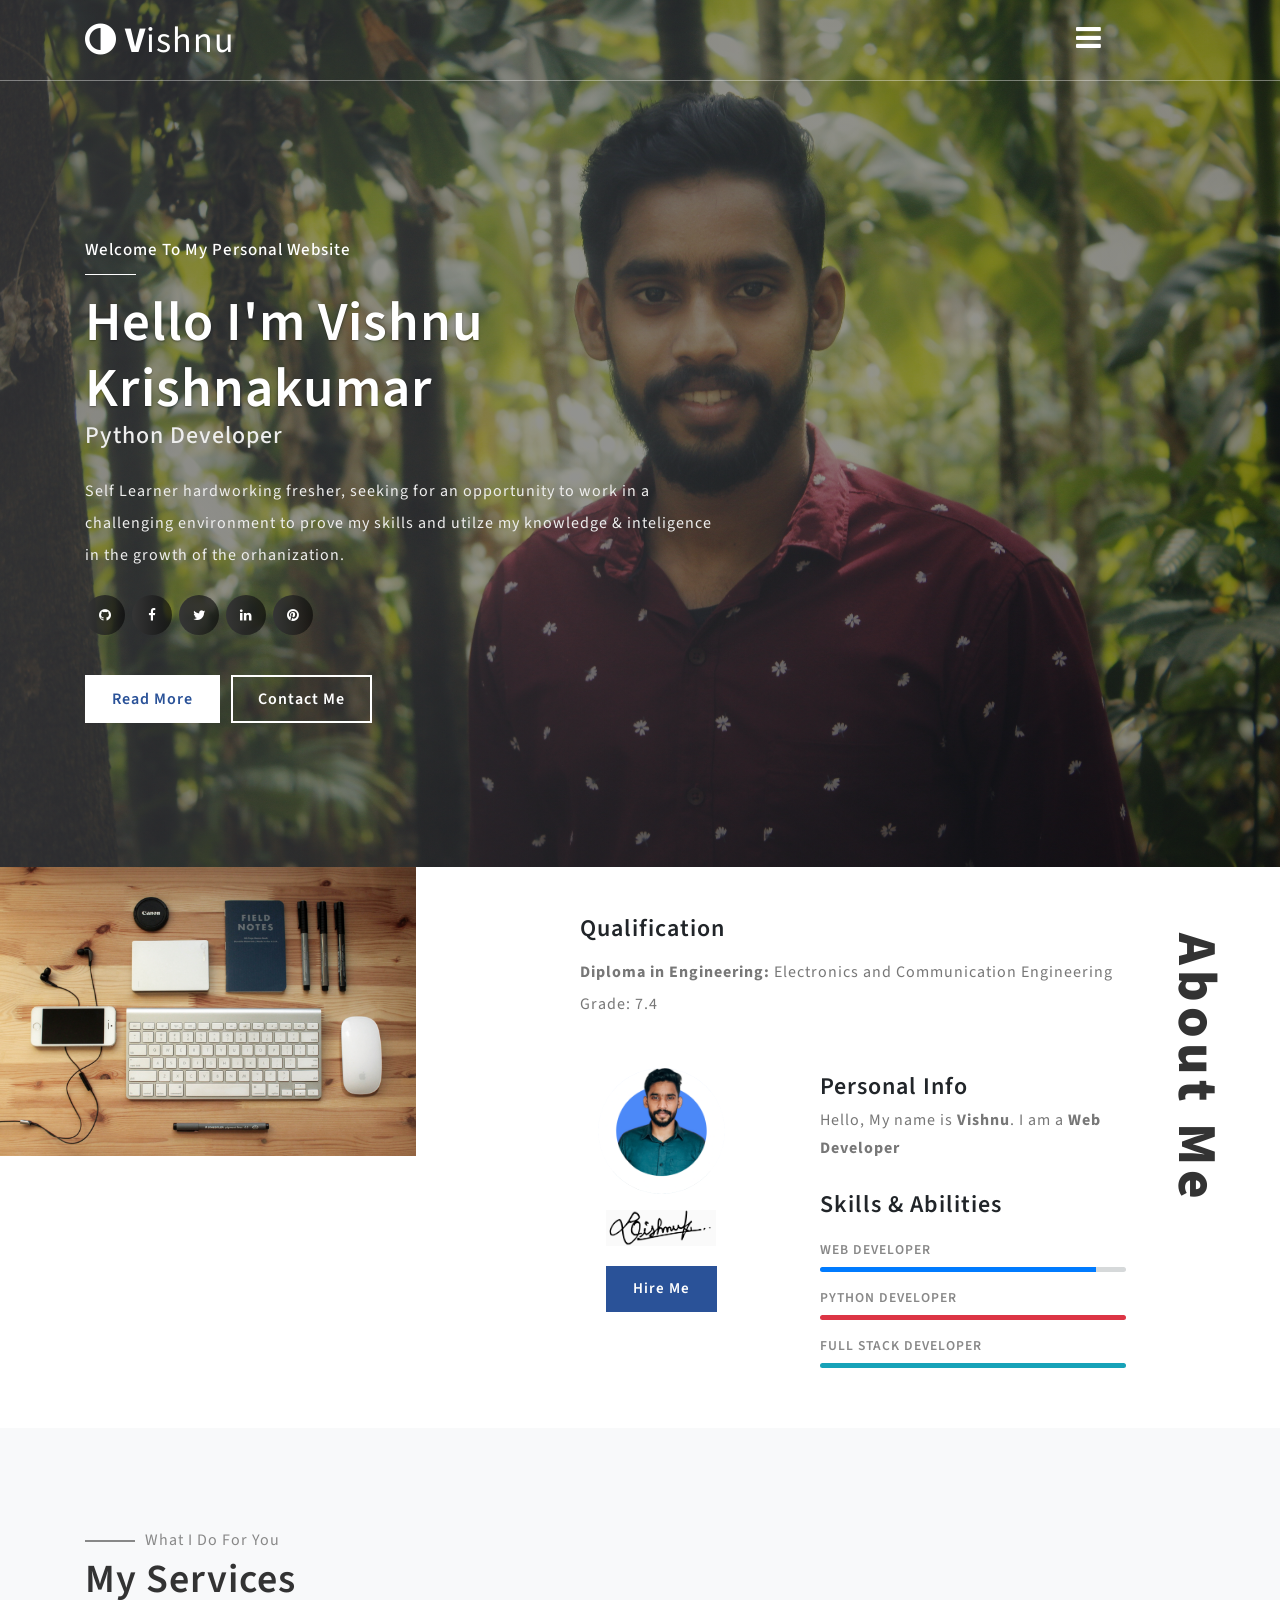
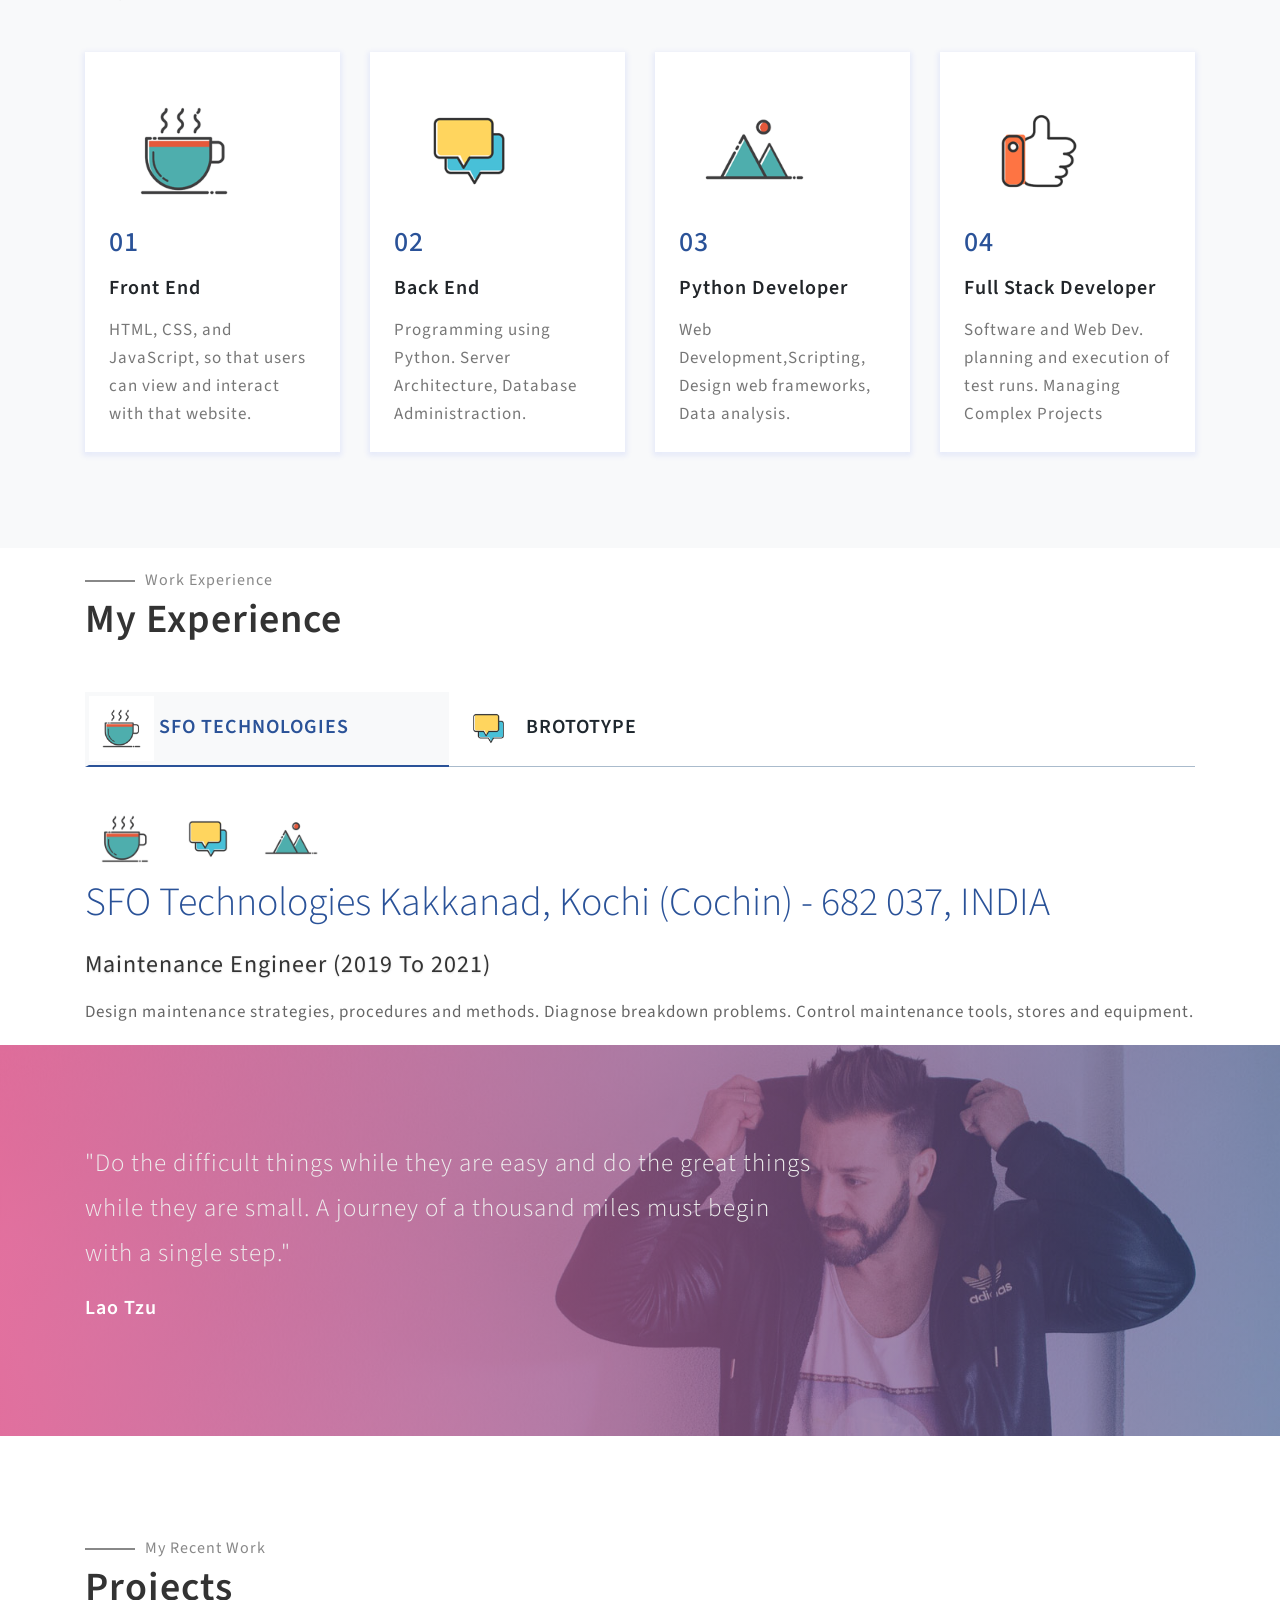
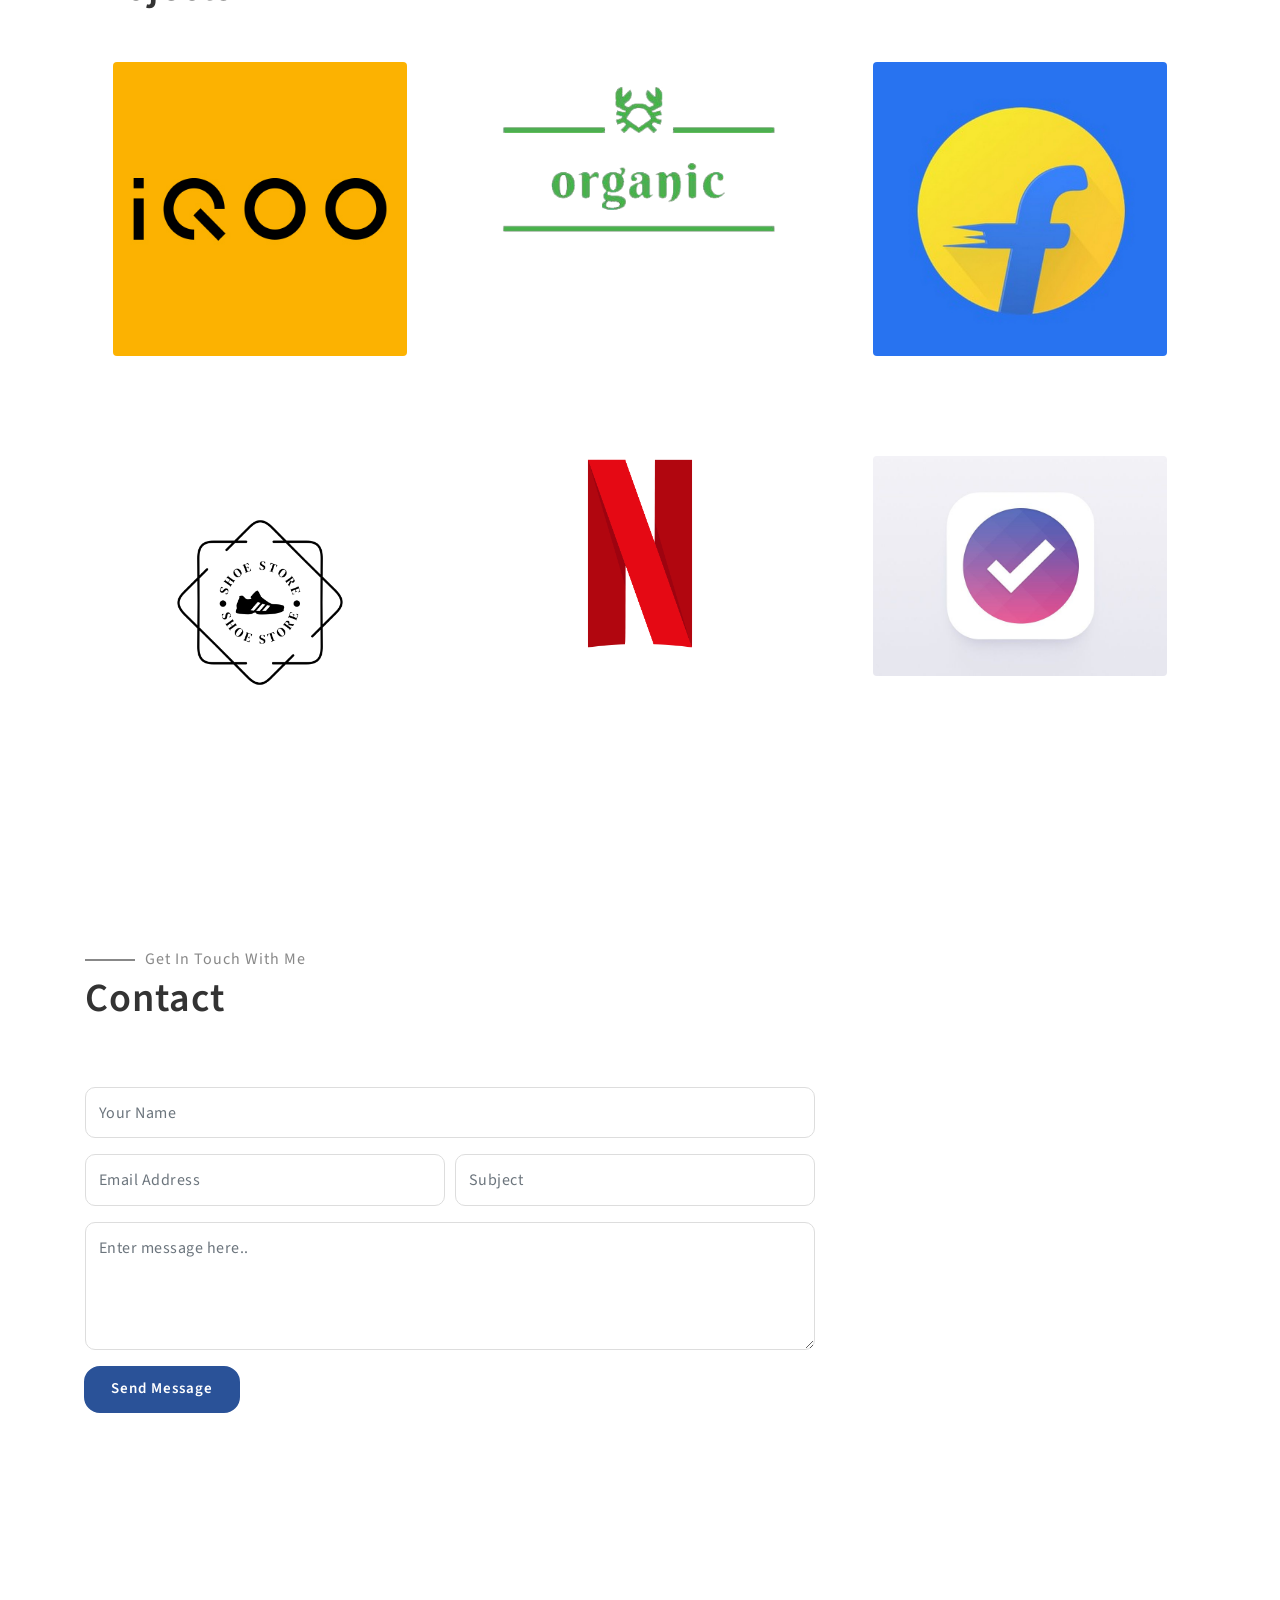
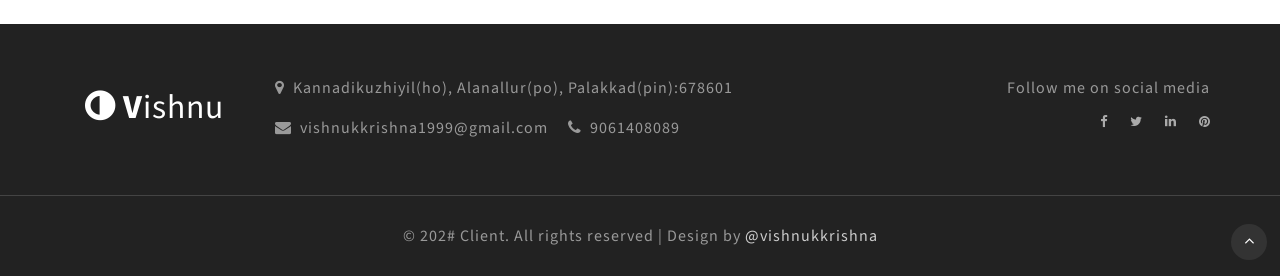
==== index.html @ 96fee119 "some changes" ====
<!DOCTYPE html>
<html lang="en">
  <head>
    <title>Personal Website</title>
    <link rel="icon" href="Images/logo-black.png" />
    <!-- For-Mobile-Apps -->
    <meta name="viewport" content="width=device-width, initial-scale=1" />
    <meta http-equiv="Content-Type" content="text/html; charset=utf-8" />
    <meta
      name="keywords"
      content="Client Responsive web template, Bootstrap Web Templates, Flat Web Templates, Android Compatible web template, 
Smartphone Compatible web template, free webdesigns for Nokia, Samsung, LG, SonyEricsson, Motorola web design"
    />
    <link
      rel="stylesheet"
      href="https://cdnjs.cloudflare.com/ajax/libs/font-awesome/4.7.0/css/font-awesome.min.css"
    />

    <script>
      addEventListener(
        "load",
        function () {
          setTimeout(hideURLbar, 0);
        },
        false
      );

      function hideURLbar() {
        window.scrollTo(0, 1);
      }
    </script>

    <!-- CSS Files -->
    <link href="/Css/bootstrap.css" rel="stylesheet" type="text/css" />
    <!-- Bootstrap CSS -->
    <link href="/Css/style.css" rel="stylesheet" type="text/css" />
    <!-- Custom CSS -->
    <link href="/Css/font-awesome.min.css" rel="stylesheet" />
    <!-- Fontawesome CSS -->
    <!-- CSS Files -->

    <!-- Google Fonts -->
    <link
      href="//fonts.googleapis.com/css?family=Source+Sans+Pro:200,200i,300,300i,400,400i,600,600i,700,700i,900,900i&amp;subset=cyrillic,cyrillic-ext,greek,greek-ext,latin-ext,vietnamese"
      rel="stylesheet"
    />
    <!-- Google Fonts -->
    <!-- Ajax File -->
    <script src="https://ajax.googleapis.com/ajax/libs/jquery/3.5.1/jquery.min.js"></script>
  </head>

  <body>
    <!-- Header -->
    <header>
      <nav class="navbar">
        <div class="container">
          <h1 class="wthree-logo">
            <a href="index.html" id="logoLink"
              ><i class="fa fa-adjust"></i> <span>V</span>ishnu</a
            >
          </h1>

          <!-- Menu -->
          <ul id="menu">
            <li>
              <input id="check02" type="checkbox" name="menu" />
              <label for="check02"
                ><span class="fa fa-bars" aria-hidden="true"></span
              ></label>
              <ul class="submenu">
                <li><a href="index.html" class="active">Home</a></li>
                <li><a href="#about">About Me</a></li>
                <li><a href="#services">Services</a></li>
                <li><a href="#experience">Experience</a></li>
                <li><a href="#portfolio">Projects</a></li>
                <li><a href="#contact">Contact Me</a></li>
              </ul>
            </li>
          </ul>
          <!-- Menu -->
        </div>
      </nav>
    </header>
    <!-- Header -->

    <!-- Banner -->
    <div id="home" class="banner-w3pvt d-flex">
      <div class="container">
        <div class="row">
          <div class="col-lg-7 bnr-txt-w3pvt">
            <div class="bnr-w3pvt-txt mt-sm-5">
              <h6>Welcome to my Personal Website</h6>
              <h2>Hello <span>I'm Vishnu Krishnakumar</span></h2>
              <h4>Python Developer</h4>
              <p class="mt-4">
                Self Learner hardworking fresher, seeking for an opportunity to
                work in a challenging environment to prove my skills and utilze
                my knowledge & inteligence in the growth of the orhanization.
              </p>
              <ul class="social_section_1info mt-4">
                <li class="mb-2 facebook">
                  <a
                    href="https://www.facebook.com/profile.php?id=100008371385629"
                    ><span class="fa fa-github"></span
                  ></a>
                </li>
                <li class="mb-2 facebook">
                  <a
                    href="https://www.facebook.com/profile.php?id=100008371385629"
                    ><span class="fa fa-facebook"></span
                  ></a>
                </li>
                <li class="mb-2 twitter">
                  <a
                    href="https://twitter.com/_v_i_c_h_o_o_z_?t=UkZoMVhnokA70HrqZ5mY7g&s=09"
                    ><span class="fa fa-twitter"></span
                  ></a>
                </li>
                <li class="linkedin">
                  <a href="https://www.linkedin.com/in/vishnukrishnakumar"
                    ><span class="fa fa-linkedin"></span
                  ></a>
                </li>
                <li class="pinterest">
                  <a href="https://pin.it/4A92TUC"
                    ><span class="fa fa-pinterest"></span
                  ></a>
                </li>
              </ul>
              <a href="#about" class="scroll bnr-btn mr-2">Read more </a>
              <a href="#contact" class="scroll bnr-btn1">Contact Me </a>
            </div>
          </div>
        </div>
      </div>
    </div>
    <!-- Banner -->

    <!-- About -->
    <section class="about" id="about">
      <div class="container-fluid">
        <div class="row">
          <div class="col-lg-5 p-0">
            <img
              src="Images/about11.jpeg.jpg"
              alt=""
              class="img-fluid border-5"
            />
          </div>
          <div class="col-lg-6">
            <div class="about-right">
              <h4 class="main">Qualification</h4>
              <p>
                <strong>Diploma in Engineering:</strong> Electronics and
                Communication Engineering<br />
                Grade: 7.4
              </p>
              <div class="row mt-sm-5 mt-4 about-right-inner">
                <div class="col-sm-4 col-6 myphoto-sign text-center">
                  <img
                    src="Images/profile-pic.jpg"
                    alt=""
                    class="img-fluid rounded-circle"
                  />
                  <img
                    src="Images/signature1.png"
                    alt=""
                    class="img-fluid mt-3 vishnu bg-white"
                  />
                  <a href="#contact" class="scroll abt-btn">Hire Me </a>
                </div>
                <div class="col-sm-7 offset-lg-1">
                  <h4>Personal Info</h4>
                  <p>
                    Hello, My name is <strong>Vishnu</strong>. I am a
                    <strong>Web Developer</strong>
                  </p>
                  <h4 class="mt-4">Skills & Abilities</h4>
                  <div class="progress-one mt-3">
                    <h4 class="progress-tittle">Web Developer</h4>
                    <div class="progress">
                      <div
                        class="progress-bar"
                        role="progressbar"
                        style="width: 90%"
                        aria-valuenow="80"
                        aria-valuemin="0"
                        aria-valuemax="100"
                      ></div>
                    </div>
                  </div>
                  <div class="progress-one my-lg-3">
                    <h4 class="progress-tittle">Python Developer</h4>
                    <div class="progress">
                      <div
                        class="progress-bar bg-danger"
                        role="progressbar"
                        style="width: 100%"
                        aria-valuenow="65"
                        aria-valuemin="0"
                        aria-valuemax="100"
                      ></div>
                    </div>
                  </div>
                  <div class="progress-one">
                    <h4 class="progress-tittle">Full Stack Developer</h4>
                    <div class="progress">
                      <div
                        class="progress-bar bg-info"
                        role="progressbar"
                        style="width: 100%"
                        aria-valuenow="100"
                        aria-valuemin="0"
                        aria-valuemax="100"
                      ></div>
                    </div>
                  </div>
                </div>
              </div>
            </div>
          </div>
          <h3 class="position">About Me</h3>
        </div>
      </div>
    </section>
    <!-- About -->

    <!-- Services-->
    <section class="services pt-5" id="services">
      <div class="container py-lg-5">
        <p class="paragraph">What I do for you</p>
        <h3 class="heading mb-sm-5 mb-4">My Services</h3>
        <div class="row">
          <div class="col-lg-3 col-sm-6 mb-5">
            <div class="panel panel-default">
              <div class="panel-thumbnail">
                <img src="Images/s1.png" alt="" class="img-fluid" />
                <h3>01</h3>
                <h4 class="mt-3">Front End</h4>
                <p class="mt-3">
                  HTML, CSS, and JavaScript, so that users can view and interact
                  with that website.
                </p>
              </div>
            </div>
          </div>
          <div class="col-lg-3 col-sm-6 mb-5">
            <div class="panel panel-default">
              <div class="panel-thumbnail">
                <img src="Images/s2.png" alt="" class="img-fluid" />
                <h3>02</h3>
                <h4 class="mt-3">Back End</h4>
                <p class="mt-3">
                  Programming using Python. Server Architecture, Database
                  Administraction.
                </p>
              </div>
            </div>
          </div>
          <div class="col-lg-3 col-sm-6 mb-5">
            <div class="panel panel-default">
              <div class="panel-thumbnail">
                <img src="Images/s3.png" alt="" class="img-fluid" />
                <h3>03</h3>
                <h4 class="mt-3">Python Developer</h4>
                <p class="mt-3">
                  Web Development,Scripting, Design web frameworks, Data
                  analysis.
                </p>
              </div>
            </div>
          </div>
          <div class="col-lg-3 col-sm-6 mb-5">
            <div class="panel panel-default">
              <div class="panel-thumbnail">
                <img src="Images/s4.png" alt="" class="img-fluid" />
                <h3>04</h3>
                <h4 class="mt-3">Full Stack Developer</h4>
                <p class="mt-3">
                  Software and Web Dev. planning and execution of test runs.
                  Managing Complex Projects
                </p>
              </div>
            </div>
          </div>
        </div>
      </div>
    </section>
    <!-- Services -->

    <!-- Process -->
    <section class="experience py-6" id="experience">
      <div class="container py-3">
        <p class="paragraph">work experience</p>
        <h3 class="heading mb-sm-5 mb-4">My Experience</h3>
        <div class="middile-inner-con">
          <div class="tab-main mx-auto">
            <input id="tab1" type="radio" name="tabs" checked />
            <label for="tab1"
              ><img src="Images/s1.png" alt="" class="img-fluid" /> SFO
              Technologies</label
            >

            <input id="tab2" type="radio" name="tabs" />
            <label for="tab2"
              ><img src="Images/s2.png" alt="" class="img-fluid" />
              Brototype</label
            >

            <section id="content1">
              <div class="menu-grids">
                <div class="t-in">
                  <div class="text-info-sec">
                    <div class="service-in text-left">
                      <div class="card">
                        <div class="card-body p-0">
                          <img src="Images/s1.png" alt="" class="img-fluid" />
                          <img src="Images/s2.png" alt="" class="img-fluid" />
                          <img src="Images/s3.png" alt="" class="img-fluid" />
                          <h3 class="mb-md-4">
                            SFO Technologies Kakkanad, Kochi (Cochin) - 682 037,
                            INDIA
                          </h3>
                          <h5 class="my-3 card-title" data-aos="fade-left">
                            Maintenance Engineer (2019 to 2021)
                          </h5>
                          <p class="card-text" data-aos="fade-left">
                            Design maintenance strategies, procedures and
                            methods. Diagnose breakdown problems. Control
                            maintenance tools, stores and equipment.
                          </p>
                        </div>
                      </div>
                    </div>
                  </div>
                </div>
              </div>
            </section>

            <section id="content2">
              <div class="menu-grids">
                <div class="t-in">
                  <div class="text-info-sec">
                    <div class="service-in text-left">
                      <div class="card">
                        <div class="card-body p-0">
                          <img src="Images/s2.png" alt="" class="img-fluid" />
                          <img src="Images/s3.png" alt="" class="img-fluid" />
                          <img src="Images/s4.png" alt="" class="img-fluid" />
                          <h3 class="mb-md-4">Brototype KINFRA Calicut</h3>
                          <h5 class="my-3 card-title">
                            Python Developer Intern
                          </h5>
                          <p class="card-text">
                            Self Learner hardworking fresher, seeking for an
                            opportunity to work in a challenging environment to
                            prove my skills and utilze my knowledge &
                            inteligence in the growth of the orhanization.
                          </p>
                        </div>
                      </div>
                    </div>
                  </div>
                </div>
              </div>
            </section>
          </div>
        </div>
      </div>
    </section>
    <!-- Process -->

    <!-- Quote -->
    <section class="quote py-5">
      <div class="container py-lg-5">
        <div class="row">
          <div class="col-lg-8">
            <h4>
              "Do the difficult things while they are easy and do the great
              things while they are small. A journey of a thousand miles must
              begin with a single step."
            </h4>
            <h5>Lao Tzu</h5>
          </div>
        </div>
      </div>
    </section>
    <!-- Quote -->

    <!-- Projects -->
    <section class="portfolio py-5" id="portfolio">
      <div class="container py-lg-5">
        <p class="paragraph">My recent Work</p>
        <h3 class="heading mb-sm-5 mb-4">Projects</h3>
        <div class="row" style="justify-content: space-around">
          <div class="col-lg-4 col-md-4 col-12 p-0">
            <div class="box9">
              <img
                src="Images/iQOO cards 01.jpg"
                alt="portfolio"
                class="img-fluid rounded"
              />
              <div class="box-content">
                <h3 class="title">iQOO Project</h3>
                <ul class="icon">
                  <li>
                    <!-- <a href="#"><i class="fa fa-search"></i></a> -->
                  </li>
                  <li>
                    <a href="https://github.com/vishnukkrishna/iQOO"
                      ><i class="fa fa-link"></i
                    ></a>
                  </li>
                </ul>
              </div>
            </div>
          </div>
          <div class="col-lg-4 col-md-4 col-6 p-0">
            <div class="box9">
              <img
                src="Images/logo.png"
                alt="portfolio"
                class="img-fluid rounded"
              />
              <div class="box-content">
                <h3 class="title">Organic Vegitables</h3>
                <ul class="icon">
                  <!-- <li>
                    <a href="#"><i class="fa fa-search"></i></a>
                  </li> -->
                  <li>
                    <a
                      href="https://github.com/vishnukkrishna/Organic-Vegetables.git"
                      ><i class="fa fa-link"></i
                    ></a>
                  </li>
                </ul>
              </div>
            </div>
          </div>
          <div class="col-lg-4 col-md-4 col-6 p-0">
            <div class="box9">
              <img
                src="Images/flipkart_profile.jpg"
                alt="portfolio"
                class="img-fluid rounded"
              />
              <div class="box-content">
                <h3 class="title">Flipkart Project</h3>
                <ul class="icon">
                  <li>
                    <!-- <a href="#"><i class="fa fa-search"></i></a> -->
                  </li>
                  <li>
                    <a href="https://github.com/vishnukkrishna/Flipkart-"
                      ><i class="fa fa-link"></i
                    ></a>
                  </li>
                </ul>
              </div>
            </div>
          </div>
        </div>
      </div>
      <!-- .................................. -->
      <div class="container py-lg-5">
        <div class="row" style="justify-content: space-around">
          <div class="col-lg-4 col-md-4 col-12 p-0">
            <div class="box9">
              <img
                src="Images/shoe-logo-black.png"
                alt="portfolio"
                class="img-fluid rounded"
              />
              <div class="box-content">
                <h3 class="title">Shoe Store</h3>
                <ul class="icon">
                  <li>
                    <!-- <a href="#"><i class="fa fa-search"></i></a> -->
                  </li>
                  <li>
                    <a href="https://github.com/vishnukkrishna/ShoeStore.git"
                      ><i class="fa fa-link"></i
                    ></a>
                  </li>
                </ul>
              </div>
            </div>
          </div>
          <div class="col-lg-4 col-md-4 col-6 p-0">
            <div class="box9">
              <img
                src="Images/Netflix-Logo-2006.png"
                alt="portfolio"
                class="img-fluid rounded"
              />
              <div class="box-content">
                <h3 class="title">Netflix React JS</h3>
                <ul class="icon">
                  <!-- <li>
                    <a href="#"><i class="fa fa-search"></i></a>
                  </li> -->
                  <li>
                    <a
                      href="https://github.com/vishnukkrishna/Netflix_ReactJS.git"
                      ><i class="fa fa-link"></i
                    ></a>
                  </li>
                </ul>
              </div>
            </div>
          </div>
          <div class="col-lg-4 col-md-4 col-6 p-0">
            <div class="box9">
              <img
                src="Images/todo-list.jpg"
                alt="portfolio"
                class="img-fluid rounded"
              />
              <div class="box-content">
                <h3 class="title">TODO List</h3>
                <ul class="icon">
                  <li>
                    <!-- <a href="#"><i class="fa fa-search"></i></a> -->
                  </li>
                  <li>
                    <a
                      href="https://github.com/vishnukkrishna/Todo-React-JS.git"
                      ><i class="fa fa-link"></i
                    ></a>
                  </li>
                </ul>
              </div>
            </div>
          </div>
        </div>
      </div>
    </section>
    <!-- Projects -->

    <!-- Contact -->
    <section class="contact py-5" id="contact">
      <div class="container py-lg-5">
        <p class="paragraph">Get in touch with me</p>
        <h3 class="heading mb-sm-5 mb-4">Contact</h3>
        <div class="contact-form">
          <div class="row">
            <div class="col-lg-8">
              <form id="submit-form" action=" " class="vg-contact-form">
                <div class="form-row">
                  <div class="col-12 mt-3 wow fadeInUp">
                    <input
                      class="form-control"
                      type="text"
                      name="Name"
                      placeholder="Your Name"
                      required
                    />
                  </div>
                  <div class="col-6 mt-3 wow fadeInUp">
                    <input
                      class="form-control"
                      type="email"
                      name="Email"
                      placeholder="Email Address"
                      required
                    />
                  </div>
                  <div class="col-6 mt-3 wow fadeInUp">
                    <input
                      class="form-control"
                      type="text"
                      name="Subject"
                      placeholder="Subject"
                    />
                  </div>
                  <div class="col-12 mt-3 wow fadeInUp">
                    <textarea
                      class="form-control"
                      name="Message"
                      rows="6"
                      placeholder="Enter message here.."
                    ></textarea>
                  </div>
                  <button
                    type="submit"
                    class="btn btn-default mt-3 wow fadeInUp ml-1"
                  >
                    Send Message
                  </button>
                </div>
              </form>
            </div>
            <section class="w3layouts-map col-lg-4 mt-lg-0 mt-5">
              <iframe
                src="https://www.google.com/maps/embed?pb=!1m18!1m12!1m3!1d7832.754788098518!2d76.34390827347545!3d11.010285418652208!2m3!1f0!2f0!3f0!3m2!1i1024!2i768!4f13.1!3m3!1m2!1s0x3ba7d341c7f0a67b%3A0x54dc5a855e55698f!2sAlanallur%2C%20Kerala%20678601!5e0!3m2!1sen!2sin!4v1672317649282!5m2!1sen!2sin"
                width="750"
                height="450"
                style="border: 0"
                allowfullscreen=""
                loading="lazy"
                referrerpolicy="no-referrer-when-downgrade"
              ></iframe>
            </section>
          </div>
        </div>
      </div>
    </section>
    <!-- Contact -->

    <!-- Footer -->
    <footer class="py-lg-5 py-4">
      <div class="container">
        <div class="row">
          <div class="col-lg-2">
            <h3 class="wthree-logo mt-3">
              <a href="index.html" id="logoLink1"
                ><span class="fa fa-adjust"></span> <span>V</span>ishnu</a
              >
            </h3>
          </div>
          <div class="col-lg-7 my-lg-0 my-4">
            <p>
              <span class="fa mr-2 fa-map-marker"></span>Kannadikuzhiyil(ho),
              Alanallur(po), Palakkad(pin):678601
            </p>
            <p class="mt-2">
              <span class="fa mr-2 fa-envelope"></span
              ><a href="mailto:info@example.com"
                >vishnukkrishna1999@gmail.com</a
              >
              <span class="fa ml-3 mr-2 fa-phone"></span
              ><a href="tel:+9061408089">9061408089</a>
            </p>
          </div>
          <div class="col-lg-3 copy-right p-0 text-lg-right">
            <p>Follow me on social media</p>
            <ul class="social_section_1info">
              <li class="mb-2 facebook">
                <a
                  href="https://www.facebook.com/profile.php?id=100008371385629"
                  ><span class="fa fa-facebook"></span
                ></a>
              </li>
              <li class="mb-2 twitter">
                <a
                  href="https://twitter.com/_v_i_c_h_o_o_z_?t=UkZoMVhnokA70HrqZ5mY7g&s=09"
                  ><span class="fa fa-twitter"></span
                ></a>
              </li>
              <li class="linkedin">
                <a href="https://www.linkedin.com/in/vishnukrishnakumar"
                  ><span class="fa fa-linkedin"></span
                ></a>
              </li>
              <li class="pinterest">
                <a href="https://pin.it/4A92TUC"
                  ><span class="fa fa-pinterest"></span
                ></a>
              </li>
            </ul>
          </div>
        </div>
      </div>
    </footer>
    <!-- Footer -->

    <!-- Copyright -->
    <div class="copyright py-3 text-center">
      <div class="container">
        <p class="my-2">
          © 202# Client. All rights reserved | Design by
          <a href="http://vishnukrishnakumar.com">@vishnukkrishna</a>
        </p>
      </div>
    </div>
    <!-- Copyright -->

    <!-- Move Top -->
    <div class="move-top text-right">
      <a href="#home" class="move-top">
        <span class="fa fa-angle-up mb-3" aria-hidden="true"></span>
      </a>
    </div>
    <!-- Move Top -->

    <!-- Ajax Script -->
    <script>
      $("#submit-form").submit((e) => {
        e.preventDefault();
        $.ajax({
          url: "https://script.google.com/macros/s/AKfycbxtSYzDKdiF8xdVVs_VVRP2DTp5fQOgh6qrbH05cgFijpYvUh_BZBqx8NzioUMwyo2JpA/exec",
          data: $("#submit-form").serialize(),
          method: "post",
          success: function (response) {
            alert("Conatct Form submitted successfully");
            window.location.reload();
          },
          error: function (err) {
            alert("Something Error");
          },
        });
      });
    </script>
    <!-- Ajax Script -->
  </body>
</html>
---- Css/style.css ----
/*--
Author: W3layouts
Author URL: http://w3layouts.com
License: Creative Commons Attribution 3.0 Unported
License URL: http://creativecommons.org/licenses/by/3.0/
--*/
html,
body {
    margin: 0;
    font-size: 100%;
    background: #fff;
	font-family: 'Source Sans Pro', sans-serif;
}

body a {
    text-decoration: none;
    transition: 0.5s all;
    -webkit-transition: 0.5s all;
    -moz-transition: 0.5s all;
    -o-transition: 0.5s all;
    -ms-transition: 0.5s all;

}
html {
  scroll-behavior: smooth;
}
body img {
    max-width: 100%;
}
.img-fluid {
    max-width: 78%;
    height: auto;
}
a:hover {
    text-decoration: none;
}

input[type="button"],
input[type="submit"],
input[type="text"],
input[type="email"],
input[type="search"] {
    transition: 0.5s all;
    -webkit-transition: 0.5s all;
    -moz-transition: 0.5s all;
    -o-transition: 0.5s all;
    -ms-transition: 0.5s all;
}

h1,
h2,
h3,
h4,
h5,
h6 {
    margin: 0;
    letter-spacing: 1px;
}

p {
    margin: 0;
    line-height: 2em;
    letter-spacing: 1px;
}

ul {
    margin: 0;
    padding: 0;
    list-style-type: none;
}

/*--/navbar--*/
header {
    position: absolute;
    width: 100%;
    z-index: 9;
}

/* menu */
ul#menu {
    position: absolute;
    /* top: 2%; */
    /* width: 3em; */
    /* height: 3em; */
    margin: 0;
    /* background: rgba(21, 30, 37, 0.32); */
    color: #fff;
    z-index: 99;
    right: 14%;
    font-size: 29px;
}

ul#menu>li {
    float: left;
    list-style-type: none;
    position: relative;
    width: 100%;
}

ul#menu label {
    position: relative;
    display: block;
    transition: background 0.3s;
    cursor: pointer;
    text-align: center;
    margin: 0;
}

ul#menu label span {
    line-height: 1em;
}

ul#menu input {
    display: none
}

/*show the second levele menu of the selected voice*/

ul#menu input:checked~ul.submenu {
    max-height: 360px;
    transition: max-height 0.5s ease-in;
}

/*style for the second level menu*/

ul.submenu {
    max-height: 0;
    padding: 0;
    overflow: hidden;
    list-style-type: none;
    background: #f7f7f7;
    transition: max-height 0.5s ease-out;
    position: absolute;
    min-width: 8em;
    right: 0;
    border-radius: 4px;
    -webkit-border-radius: 4px;
    -o-border-radius: 4px;
    -ms-border-radius: 4px;
    -moz-border-radius: 4px;
    box-shadow: 0 1px 8px rgba(20, 21, 21, 0.37);
    -webkit-box-shadow: 0 1px 8px rgba(20, 21, 21, 0.37);
    -moz-box-shadow: 0 1px 8px rgba(20, 21, 21, 0.37);
}

ul.submenu li a {
    display: block;
    padding: 9px;
    color: #000;
    text-align: center;
	text-transform: uppercase;
    color: #3b5fa1;
    letter-spacing: 1px;
    font-size: 16px;
    font-weight: 600;
}

ul.submenu li a:hover,
ul.submenu li a.active {
    color: #2a5298;
}

/* //menu */
.navbar {
	padding: 1em 2em;
	border-bottom: 1px solid rgba(243, 242, 242, 0.41);
}

h1.wthree-logo a {
	text-transform: capitalize;
	font-size: 0.9em;
	font-weight: 400;
	color: #fff;
}

h1.wthree-logo a span {
	font-weight: 800;
}

a.scroll.bnr-btn{
    background: #fff;
    border: 2px solid #fff;
    text-transform: capitalize;
    color: #2a5298;
    padding: 10px 25px;
    display: inline-block;
    margin-top: 2em;
    letter-spacing: 1px;
    font-size: 16px;
    font-weight: 600;
}
a.scroll.bnr-btn1 {
    background: transparent;
    border: 2px solid #fff;
    text-transform: capitalize;
    color: #fff;
    padding: 10px 25px;
    display: inline-block;
    margin-top: 2em;
    letter-spacing: 1px;
    font-size: 16px;
    font-weight: 600;
}

a.scroll.bnr-btn i{
    vertical-align: middle;
}


.bnr-w3pvt-txt {
	margin-left: 0em;
}

/* banner */

.banner-w3pvt {
	background: url(../Images/vk.jpeg.jpg) no-repeat center;
	background-size: cover;
	position: relative;
}

.bnr-txt-w3pvt {
    margin: 12em 0 9em;
}
.banner-w3pvt:before {
	content: '';
	position: absolute;
	width: 100%;
	height: 100%;
	top: 0;
	left: 0;
	background: rgba(0, 0, 0, 0.5);
	background-size: cover;
	opacity: 0.9;
	background: #1e3c72;  /* fallback for old browsers */
	background: -webkit-linear-gradient(to right, #2a5298, rgba(30, 60, 114, 0.59));  /* Chrome 10-25, Safari 5.1-6 */
	/* background: linear-gradient(to right, #2a5298, rgba(30, 60, 114, 0.59)); W3C, IE 10+/ Edge, Firefox 16+, Chrome 26+, Opera 12+, Safari 7+ */
    background: linear-gradient(to right, rgb(64 64 64 / 64%), rgb(0 0 0 / 47%));

}
.bnr-w3pvt-txt h2 {
    font-size: 60px;
    font-weight: 600;
    color: #fff;
	text-shadow: 0 1px 2px rgba(0, 0, 0, 0.37);
}
.bnr-w3pvt-txt p {
    color: #eee;
}

.bnr-w3pvt-txt h6 {
    font-size: 17px;
    color: #fff;
    margin-bottom: 30px;
    position: relative;
    text-transform: capitalize;
}

.bnr-w3pvt-txt h6:after {
    position: absolute;
    content: '';
    width: 8%;
	height: 1px;
    background: #fff;
    left: 0;
	bottom: -70%
}
/* .bnr-w3pvt-txt h2 span{
} */
.bnr-w3pvt-txt h4 {
    text-transform: capitalize;
    color: #eee;
    letter-spacing: 1px;
    font-size: 26px;
}
ul.social_section_1info li {
    display: inline-block;
}
ul.social_section_1info a {
    margin-right: 4px;
    width: 40px;
    height: 40px;
    display: block;
    /* background: #3b5fa1; */
    background: linear-gradient(to right, rgb(53 53 53), rgb(0 0 0 / 59%));
    text-align: center;
    line-height: 40px;
    border-radius: 50%;
    -webkit-border-radius: 50%;
    -moz-border-radius: 50%;
    -ms-border-radius: 50%;
    -o-border-radius: 50%;
}
ul.social_section_1info a span.fa {
    color: #fff;
    font-size: 13.5px;
    line-height: 40px;
}
/* //banner */

/*-- about --*/

.about{
	position: relative;
}
h3.position {
    position: absolute;
    font-size: 60px;
    font-weight: 800;
    letter-spacing: 5px;
    transform: rotate(90deg);
    right: -2%;
    top: 30%;
    color: #333;
}
.about-right h4.main {
    font-size: 24px;
    text-transform: capitalize;
    font-weight: 600;
    margin: 1em 0;
}
.about-right {
    padding: 3em;
}
.about-right p {
    font-size: 16px;
    color: #777;
}
a.abt-btn {
    background: #2a5298;
    border: 2px solid #2a5298;
    text-transform: capitalize;
    color: #fff;
    padding: 10px 25px;
    display: inline-block;
    margin-top: 2em;
    letter-spacing: 1px;
    font-size: 15px;
    font-weight: 600;
}
.about-right-inner h4 {
    font-size: 24px;
    text-transform: capitalize;
    font-weight: 600;
    line-height: 38px;
}
.about-right-inner p {
    line-height: 28px;
}
.progress-one .progress {
    height: 0.3rem;
}
.progress {
    font-size: 0.75em;
    line-height: 8em;
    text-align: center;
    background-color: #d6d9da;
    border-radius: 0.25rem;
    margin-bottom: 1em;
}
.about-right-inner h4.progress-tittle {
    color: #888;
    font-size: 0.85em;
    text-transform: uppercase;
    margin-bottom: .5em;
    letter-spacing: 1px;
    line-height: inherit;
}
.vishnu{
    width: 110px;
    margin-bottom: -10px;
}

/*-- //about --*/

/*-- services --*/
.services{
	background: #f8f9fa;
}
.panel-thumbnail p {
    font-size: 17px;
    color: #777;
    line-height: 28px;
}
.panel-thumbnail h4 {
    font-size: 20px;
    text-transform: capitalize;
    font-weight: 600;
}
.panel-thumbnail h3 {
    color: #2a5298;
}
.panel-thumbnail img {
    width: 150px;
}
.panel.panel-default {
    box-shadow: 0px 2px 5px 2px rgba(76, 110, 245, .1);
	background: #fff;
    padding: 1.5em;
}
h3.heading {
    font-size: 40px;
    font-weight: 600;
	color: #333;
}
/*-- //services --*/


/*--/tabs --*/

.tech-btm h5 {
	font-size: 0.9em;
	line-height: 1.4em;
	font-weight: 600;
}

.menu-img-info h5 {
	font-size: 1.8em;
	color: #7b7d80;
	text-shadow: 0 1px 2px rgba(0, 0, 0, 0.37);
	line-height: 1.4em;
}

p.sub-meta {
	color: #1cbbb4;
	font-size: 1.2em;
	font-weight: 600;
}

.text-info-sec p {
	color: #666;
	font-size: 17px;
}

.text-info-sec h3 {
    font-size: 2.5em;
    color: #2a5298;
    font-weight: 300;
    text-transform: capitalize;
    letter-spacing: 0;
}
.text-info-sec h5 {
	font-size: 1.4em;
	color: #333;
	text-shadow: 0 1px 2px rgba(18, 18, 19, 0.13);
	font-weight: 600;
	text-transform: uppercase;
}
.text-info-sec i {
    color: #333;
    font-size: 50px;
}
.card {
    border: none;
}
.tab-main img {
    width: 65px;
}
.tab-main .card img {
    width: 80px;
}
.middile-inner-con h5 {
    font-size: 24px;
    text-transform: capitalize;
    font-weight: 400;
    color: #333;
}
.tab-main section {
    display: none;
    padding: 2em 0 0;
    border-top: 1px solid #abc;
}

.tab-main input {
    display: none;
}

.tab-main label {
    display: inline-block;
    margin: 0 0 -1px;
    width: 32.8%;
    text-align: left;
    color: #1e272e;
    padding: 0.2em 0em;
    letter-spacing: 1px;
    background: bottom;
    font-size: 20px;
    border-left: 4px solid transparent;
    font-weight: 600;
    text-transform: uppercase;
}

.tab-main span {
    margin-right: 0.5em;
}

.tab-main label:before {
    font-family: fontawesome;
    font-weight: normal;
    margin-right: 10px;
    opacity: 0;
}

.tab-main label:hover {
    cursor: pointer;
}

.tab-main input:checked + label {
    border-bottom: 1px solid #fff;
    color: #2a5298;
    border-bottom: 2px solid;
    background: #f8f9fa;
    font-size: 20px;
    padding: 0.2em 0em;
    font-weight: 600;
    text-transform: uppercase;
}

.tab-main #tab1:checked ~ #content1,
.tab-main #tab2:checked ~ #content2,
.tab-main #tab3:checked ~ #content3,
.tab-main #tab4:checked ~ #content4 {
    display: block;
}

@media screen and (max-width: 800px) {
    .tab-main label:before {
        margin: 0;
        font-size: 18px;
    }
}

@media screen and (max-width: 500px) {
    .tab-main label {
        padding: 15px;
    }
}

/*--//tabs--*/

/*-- gallery --*/

/*********************** Demo - 9 *******************/
.box9 .box-content,.box9 .icon li,.box9 img{transition:all .35s ease 0s}
.box9 .icon,.box9 .title{width:100%;font-size:22px}
.box9{background:#fff;text-align:center;position:relative;padding: 2px}
.box9 img{width:100%;height:auto}
.box9:hover img{opacity:.5}
.box9 .box-content{padding:30px 10px 30px 0;background: rgb(0 0 0 / 46%);position:absolute;top:0;left:0;bottom:0;right:0;opacity:0}
.box9:hover .box-content{top:10px;left:10px;bottom:10px;right:10px;opacity:1}
.box9 .title{color:#fff;line-height:17px;margin:5px 0;position:absolute;bottom:55%}
.box10 .icon li a,.box9 .icon li a{line-height:38px;border-radius:50%}
.box9 .icon{list-style:none;padding:0;margin:0;position:absolute;top:50%}
.box9 .icon li{display:inline-block;opacity:0;transform:translateY(40px)}
.box9:hover .icon li{opacity:1;transform:translateY(0)}
.box9:hover .icon li:first-child{transition-delay:.1s}
.box9:hover .icon li:nth-child(2){transition-delay:.2s}
.box9 .icon li a{display:block;width:38px;height:38px;background:#f39c12;font-size:15px;color:#fff;margin-right:5px;transition:all .35s ease 0s;-webkit-transition:all .35s ease 0s}
.box9 .icon a:hover{background:#fff;color:#f39c12;}
@media only screen and (max-width:990px){}

p.paragraph {
    color: #888;
    font-size: 16px;
    text-transform: capitalize;
	position: relative;
    margin-left: 60px;
}
p.paragraph:after {
    position: absolute;
    content: '';
    width: 50px;
    height: 2px;
    background: #888;
    left: -60px;
    top: 50%;
}
/*-- //gallery --*/

/*-- quote --*/
.quote{
    background: url(../Images/banner.jpg) 0px 0px;
    background-size: cover;
    position: relative;
}

.quote:before {
	content: '';
	position: absolute;
	width: 100%;
	height: 100%;
	top: 0;
	left: 0;
	background: rgba(0, 0, 0, 0.5);
	background-size: cover;
	opacity: 0.9;
	background: #1e3c72;  /* fallback for old browsers */
	background: -webkit-linear-gradient(to right, #e36596, rgba(30, 60, 114, 0.59));  /* Chrome 10-25, Safari 5.1-6 */
	background: linear-gradient(to right, #e36596, rgba(30, 60, 114, 0.59)); /* W3C, IE 10+/ Edge, Firefox 16+, Chrome 26+, Opera 12+, Safari 7+ */

}
.quote h4 {
    font-size: 25px;
    color: #eee;
    line-height: 45px;
    font-weight: 300;
}
.quote h5 {
    text-transform: capitalize;
    color: #fff;
    letter-spacing: 1px;
    font-size: 20px;
    margin: 20px 0;
    font-weight: 600;
}

/*-- quote --*/


/*-- clients --*/
.client{
	background: #f8f9fa;
}
.clients-info-grid p{
    color: #666;
    font-size: 17px;
}
.clients-txt-info p{
    font-size: 16px;
}
.clients-info-grid h4{
    font-size: 20px;
    text-transform: capitalize;
    font-weight: 600;
}
.clients-info-grid {
    background: #fff;
    padding: 1.5em;
	box-shadow: 0px 2px 15px 0px rgba(76, 110, 245, .1);
}
.img-position img {
	border-radius: 50%;
    width: 100px;
}
/*-- //clients --*/

/*-- contact --*/
.contact-form label {
    font-weight: 600;
    letter-spacing: 1px;
    color: #333;
}
.contact-form .form-control {
    padding: 0.8rem;
    color: #495057;
    border: 1px solid #ddd;
    border-radius: 0rem;
    letter-spacing: .5px;
    font-size: 16px;
    border-radius: 10px;
}
.contact-form textarea {
    overflow: auto;
    resize: vertical;
    height: 8em;
}
.contact-form button.btn.btn-default {
    background: #2a5298;
    border: 2px solid #2a5298;
    text-transform: capitalize;
    color: #fff;
    padding: 10px 25px;
    display: inline-block;
    letter-spacing: 1px;
    font-size: 15px;
    font-weight: 600;
    border-radius: 1rem;
    margin-left: 1em;
}

.w3layouts-map iframe {
    width: 100%;
    min-height: 420px;
    padding: 10px;
    border: 4px solid #eee;
}

/*-- //contact --*/


/*-- footer --*/

footer {
    background: #222;
}
.copyright {
    background: #222;
    border-top: 1px solid #444;
}
footer p ,footer p a,.copyright p{
    color: #999;
}
.copyright p a{
    color: #ccc;
}
footer ul.social_section_1info a {
    background: none;
    margin: 0;
    line-height: initial;
    width: auto;
    height: auto;
    font-size: 13px;
    margin-left: 20px;
}
footer ul.social_section_1info a span.fa{
    color: #aaa;
    line-height: 35px;
    font-size: 13px;
}
h3.wthree-logo a {
    text-transform: capitalize;
    font-size: 1.2em;
    font-weight: 400;
    color: #fff;
}
h3.wthree-logo a span {
    font-weight: 800;
}
/*-- //footer --*/

/*-- move top --*/
.move-top {
    position: relative;
}

a.move-top {
    text-align: center;
    position: absolute;
    right: 1%;
    bottom: 0%;
}

a.move-top span{
    color: #fff;
    width: 36px;
    height: 36px;
    border: transparent;
    line-height: 2em;
    background: #333;
    border-radius: 50px;
    -webkit-border-radius: 50px;
    -o-border-radius: 50px;
    -moz-border-radius: 50px;
    -ms-border-radius: 50px;
}

/*-- //move top --*/


/*-- responsive design --*/

@media(max-width:1440px) {
    
}
@media(max-width:1280px) {
    .about-right h4.main {
		margin: 0em 0 .5em;
	}
	.bnr-w3pvt-txt h2 {
		font-size: 55px;
	}
	.bnr-w3pvt-txt h4 {
		font-size: 24px;
	}
	.about-right {
		padding: 3em 2em;
	}
	h3.position {
		font-size: 55px;
		right: -4%;
	}
}
@media(max-width:1080px) {
	.text-info-sec h3 {
		font-size: 2.3em;
	}
	.middile-inner-con h5 {
		font-size: 22px;
	}
	.quote h4 {
		font-size: 21px;
	}
}
@media(max-width:1024px) {
    .bnr-w3pvt-txt h2 {
		font-size: 50px;
	}
	.bnr-w3pvt-txt h4 {
		font-size: 21px;
	}
	.bnr-w3pvt-txt p {
		font-size: 15px;
	}
	.bnr-txt-w3pvt {
		margin: 10em 0 8em;
	}
	.about-right h4.main {
		font-size: 22px;
		letter-spacing: 0px;
	}
	.about-right {
		padding: 3em 0em 3em 2em;
	}
	h3.position {
		font-size: 50px;
		right: -6%;
	}
	.about-right-inner h4 {
		font-size: 21px;
		letter-spacing: 0px;
	}
}
@media(max-width:991px) {
    h3.position {
		font-size: 50px;
		right: 0%;
	}
	.tab-main img {
		width: 50px;
	}
	.tab-main label,.tab-main input:checked + label {
		font-size: 16px;
	}
	.text-info-sec p {
		font-size: 16px;
	}
	.clients-info-grid p {
		font-size: 16px;
	}
	footer {
		text-align: center;
	}
	.w3layouts-map iframe {
		min-height: 380px;
	}
}
@media(max-width:800px) {
    h3.position {
		right: -5%;
		top: 20%;
	}
}
@media(max-width:768px) {
    .bnr-w3pvt-txt h2 {
		font-size: 45px;
	}
	.bnr-txt-w3pvt {
		margin: 9em 0 6em;
	}
	a.scroll.bnr-btn,a.scroll.bnr-btn1 {
		font-size: 15px;
	}
	h3.position {
		right: -9%;
		top: 20%;
	}
}
@media(max-width:736px) {
    .about .col-lg-5 img {
		width: 80%;
	}
	.panel-thumbnail img {
		width: 100px;
	}
	.tab-main label img {
		display: block;
		margin: auto;
		text-align:center;
	}
	.middile-inner-con h5 {
		font-size: 20px;
		letter-spacing: 0px;
	}
	.text-info-sec h3 {
		font-size: 2em;
	}
	.clients-info-grid h4 {
		font-size: 18px;
		letter-spacing: 0px;
	}
	h3.heading {
		font-size: 35px;
	}
	h1.wthree-logo a {
		font-size: 0.8em;
	}
	h3.wthree-logo a {
		font-size: 1.1em;
	}
	.w3layouts-map iframe {
		min-height: 350px;
	}
}
@media(max-width:667px) {
    .bnr-txt-w3pvt {
		margin: 8em 0 5em;
	}
	.bnr-w3pvt-txt h2 {
		font-size: 40px;
	}
	.bnr-w3pvt-txt h4 {
		font-size: 19px;
	}
	a.scroll.bnr-btn, a.scroll.bnr-btn1 {
		margin-top: 1em;
	}
	.w3layouts-map iframe {
		min-height: 300px;
	}
}
@media(max-width:600px) {
	.quote {
		background: url(../Images/banner.jpg) center;
		background-size: cover;
	}
}
@media(max-width:568px) {
    .navbar {
		padding: 1em 1em;
	}
	ul#menu {
		right: 8%;
	}
	.bnr-txt-w3pvt {
		margin: 9em 0 4em;
	}
	.bnr-w3pvt-txt h6 {
		margin-bottom: 25px;
	}
	h3.position {
		right: -8%;
		top: 14%;
		font-size: 40px;
	}
	.myphoto-sign {
		width: 40%;
		margin-bottom: 2em;
	}
	a.abt-btn {
		background: #2a5298;
		margin-top: 1em;
	}
}
@media(max-width:480px) {
    .bnr-w3pvt-txt h2 {
		font-size: 35px;
	}
	.bnr-w3pvt-txt h4 {
		font-size: 18px;
	}
	.bnr-w3pvt-txt h6 {
		margin-bottom: 20px;
		font-size: 16px;
	}
	h3.position {
		right: -11%;
	}
	.tab-main label, .tab-main input:checked + label {
		font-size: 16px;
		padding: 10px;
		text-align: center;
	}
	.text-info-sec h3 {
		font-size: 1.8em;
	}
	.quote h4 {
		font-size: 20px;
		line-height: 35px;
	}
	.quote h5 {
		font-size: 18px;
		margin: 15px 0;
	}
	h3.heading {
		font-size: 30px;
	}
}
@media(max-width:415px) {
    .navbar {
		padding: .5em 0em;
	}
	h1.wthree-logo a {
		font-size: 0.7em;
	}
	ul#menu {
		right: 5%;
	}
	.bnr-w3pvt-txt h2 {
		font-size: 30px;
	}
	.bnr-w3pvt-txt h6 {
		font-size: 15px;
	}
	h3.position {
		font-size: 35px;
		letter-spacing: 1px;
		right: -10%;
	}
	.about-right {
		padding: 2em 0em 2em 1em;
	}
	.about-right h4.main {
		font-size: 19px;
	}
	.about-right p {
		font-size: 15px;
	}
	.tab-main label, .tab-main input:checked + label {
		font-size: 15px;
		padding: 10px;
		border-left: none;
		width: 32.6%;
	}
	.tab-main section {
		padding: 1em 0 0;
	}
	.quote h4 {
		font-size: 19px;
	}
	.box9 .icon, .box9 .title {
		font-size: 17px;
        border-radius: 50px;
	}
	.clients-info-grid p {
		font-size: 15px;
		line-height: 1.8em;
	}
	p {
		line-height: 1.8em;
	}
	footer p, footer p a, .copyright p {
		font-size: 15px;
	}
	h3.wthree-logo a {
		font-size: 1em;
	}
	a.scroll.bnr-btn, a.scroll.bnr-btn1 {
		font-size: 14px;
	}
	ul.submenu li a {
		font-size: 15px;
	}
}
@media(max-width:384px) {
    a.scroll.bnr-btn, a.scroll.bnr-btn1 {
		font-size: 13px;
	}
	.bnr-w3pvt-txt h4 {
		font-size: 16px;
		letter-spacing: 0.5px;
	}
	.bnr-w3pvt-txt h6 {
		margin-bottom: 15px;
		font-size: 14px;
	}
	.bnr-txt-w3pvt {
		margin: 8em 0 3em;
	}
	ul.submenu li a {
		letter-spacing: .5px;
		font-size: 14px;
	}
	ul.submenu {
		min-width: 6em;
	}
	.about-right {
		padding: 2em 0em 2em 0em;
	}
	h3.position {
		top: 13%;
	}
}
@media(max-width:375px) {
    
}
@media(max-width:320px) {
    
}

/*-- //responsive design --*/
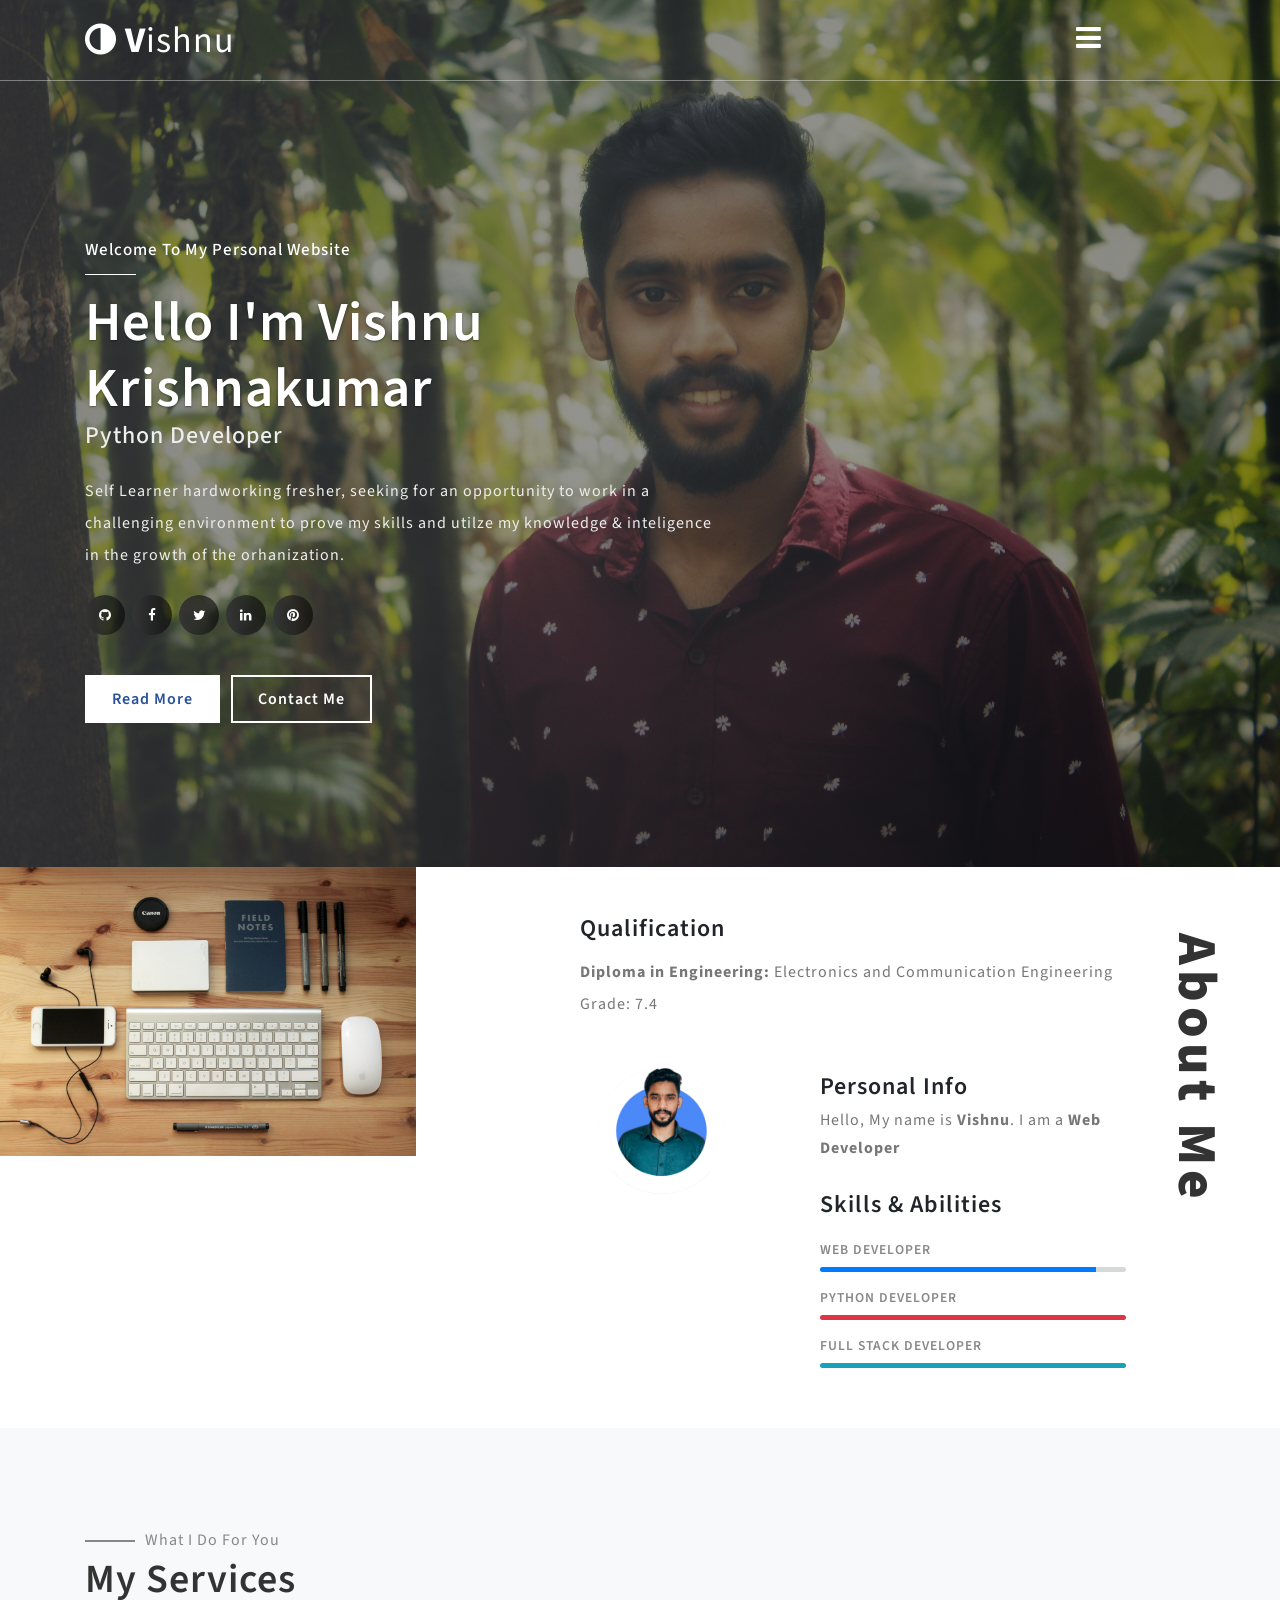
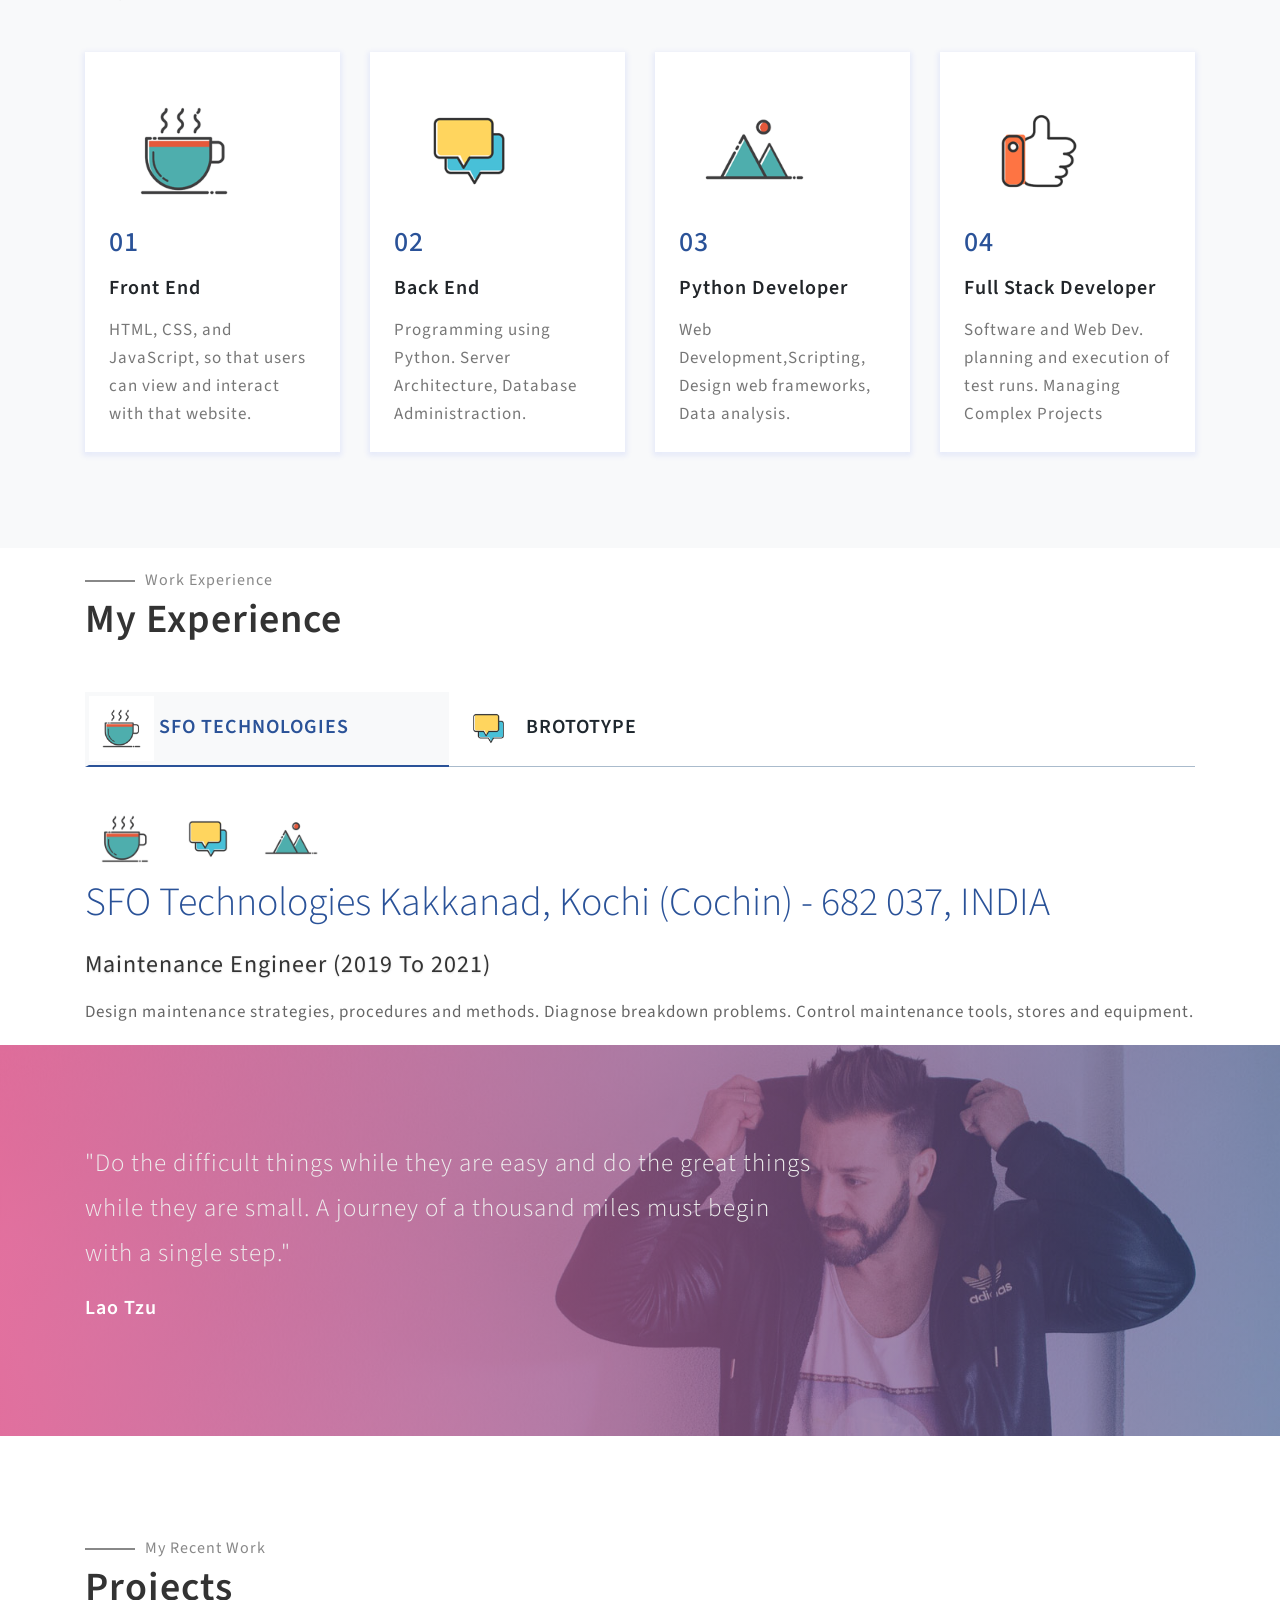
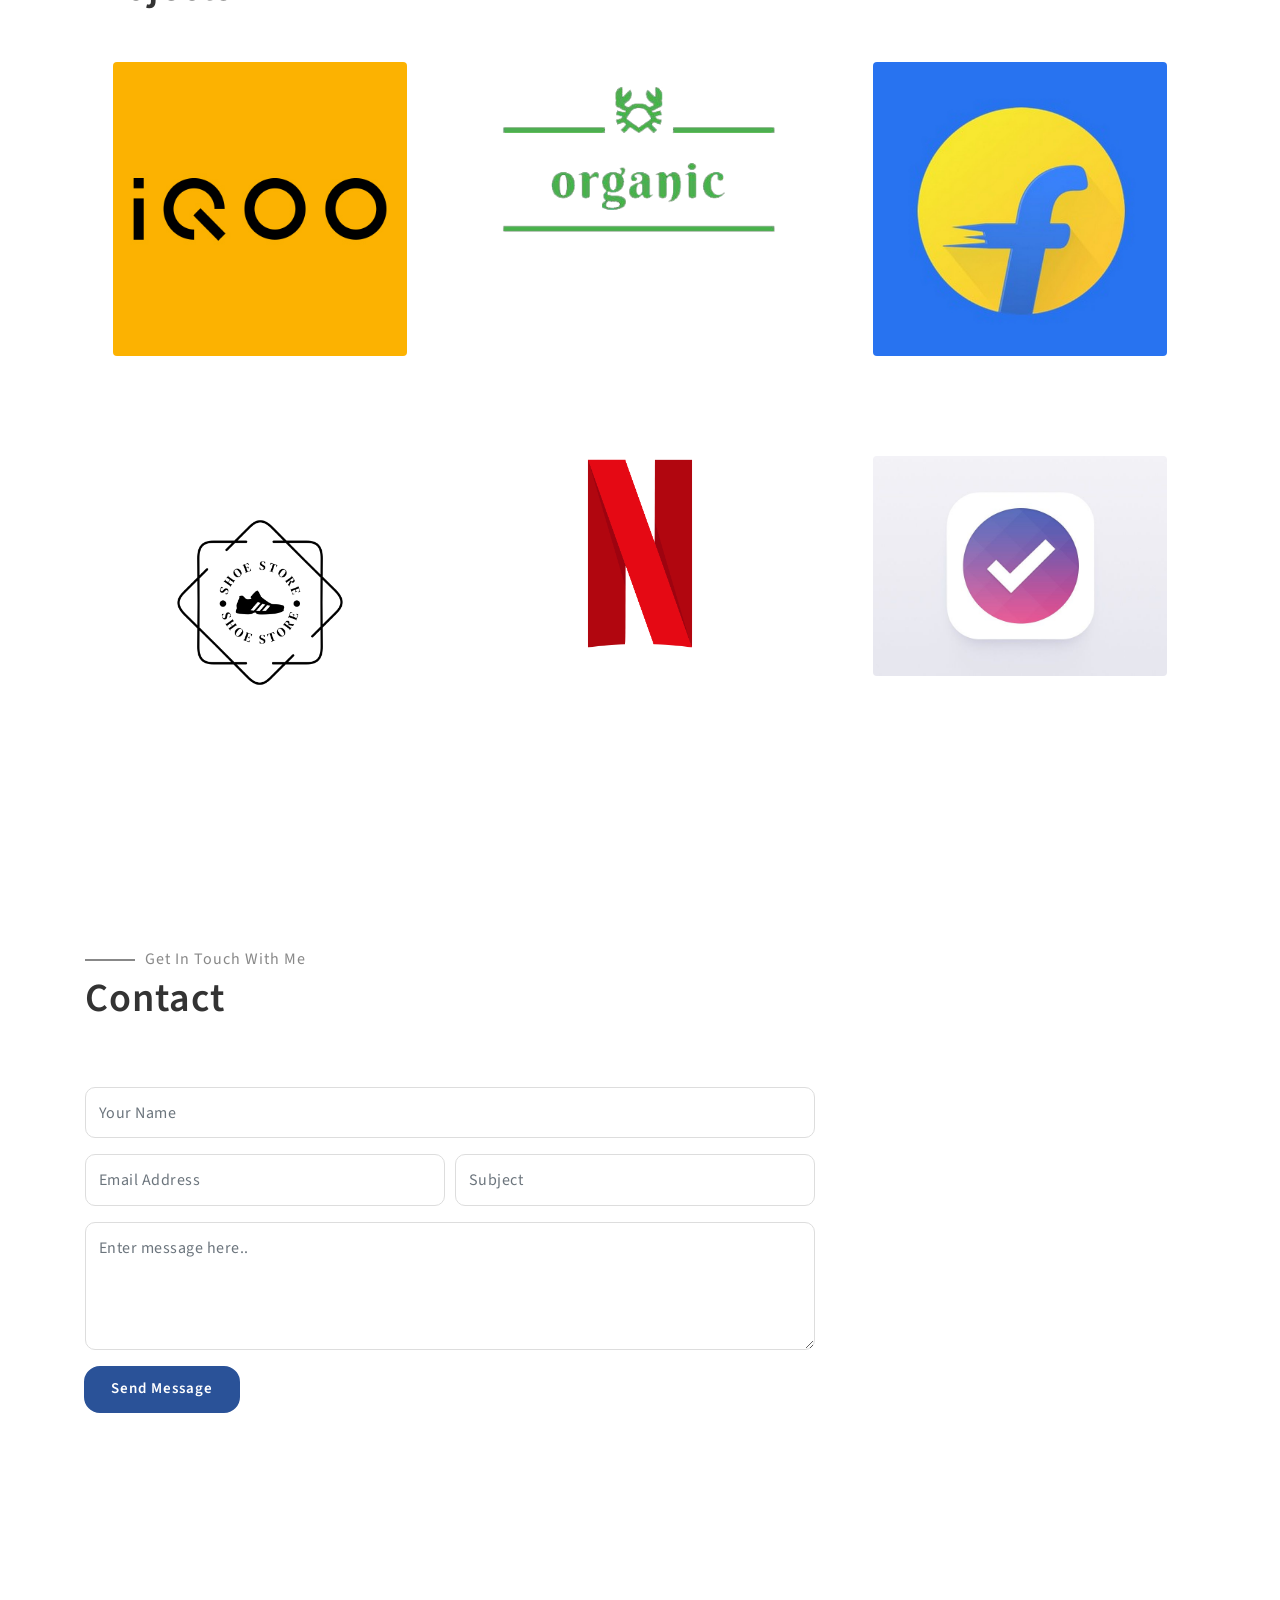
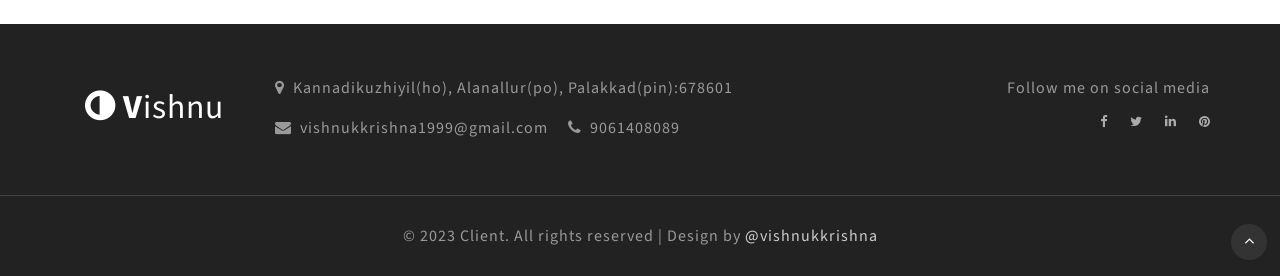
==== commit 012d54aa: "some desing changing" ====
--- a/index.html
+++ b/index.html
@@ -1,707 +1,798 @@
 <!DOCTYPE html>
 <html lang="en">
-  <head>
-    <title>Personal Website</title>
-    <link rel="icon" href="Images/logo-black.png" />
-    <!-- For-Mobile-Apps -->
-    <meta name="viewport" content="width=device-width, initial-scale=1" />
-    <meta http-equiv="Content-Type" content="text/html; charset=utf-8" />
-    <meta
-      name="keywords"
-      content="Client Responsive web template, Bootstrap Web Templates, Flat Web Templates, Android Compatible web template, 
+    <head>
+        <title>Personal Website</title>
+        <link rel="icon" href="Images/logo-black.png" />
+        <!-- For-Mobile-Apps -->
+        <meta name="viewport" content="width=device-width, initial-scale=1" />
+        <meta http-equiv="Content-Type" content="text/html; charset=utf-8" />
+        <meta
+            name="keywords"
+            content="Client Responsive web template, Bootstrap Web Templates, Flat Web Templates, Android Compatible web template, 
 Smartphone Compatible web template, free webdesigns for Nokia, Samsung, LG, SonyEricsson, Motorola web design"
-    />
-    <link
-      rel="stylesheet"
-      href="https://cdnjs.cloudflare.com/ajax/libs/font-awesome/4.7.0/css/font-awesome.min.css"
-    />
-
-    <script>
-      addEventListener(
-        "load",
-        function () {
-          setTimeout(hideURLbar, 0);
-        },
-        false
-      );
-
-      function hideURLbar() {
-        window.scrollTo(0, 1);
-      }
-    </script>
-
-    <!-- CSS Files -->
-    <link href="/Css/bootstrap.css" rel="stylesheet" type="text/css" />
-    <!-- Bootstrap CSS -->
-    <link href="/Css/style.css" rel="stylesheet" type="text/css" />
-    <!-- Custom CSS -->
-    <link href="/Css/font-awesome.min.css" rel="stylesheet" />
-    <!-- Fontawesome CSS -->
-    <!-- CSS Files -->
-
-    <!-- Google Fonts -->
-    <link
-      href="//fonts.googleapis.com/css?family=Source+Sans+Pro:200,200i,300,300i,400,400i,600,600i,700,700i,900,900i&amp;subset=cyrillic,cyrillic-ext,greek,greek-ext,latin-ext,vietnamese"
-      rel="stylesheet"
-    />
-    <!-- Google Fonts -->
-    <!-- Ajax File -->
-    <script src="https://ajax.googleapis.com/ajax/libs/jquery/3.5.1/jquery.min.js"></script>
-  </head>
-
-  <body>
-    <!-- Header -->
-    <header>
-      <nav class="navbar">
-        <div class="container">
-          <h1 class="wthree-logo">
-            <a href="index.html" id="logoLink"
-              ><i class="fa fa-adjust"></i> <span>V</span>ishnu</a
-            >
-          </h1>
-
-          <!-- Menu -->
-          <ul id="menu">
-            <li>
-              <input id="check02" type="checkbox" name="menu" />
-              <label for="check02"
-                ><span class="fa fa-bars" aria-hidden="true"></span
-              ></label>
-              <ul class="submenu">
-                <li><a href="index.html" class="active">Home</a></li>
-                <li><a href="#about">About Me</a></li>
-                <li><a href="#services">Services</a></li>
-                <li><a href="#experience">Experience</a></li>
-                <li><a href="#portfolio">Projects</a></li>
-                <li><a href="#contact">Contact Me</a></li>
-              </ul>
-            </li>
-          </ul>
-          <!-- Menu -->
+        />
+        <link
+            rel="stylesheet"
+            href="https://cdnjs.cloudflare.com/ajax/libs/font-awesome/4.7.0/css/font-awesome.min.css"
+        />
+
+        <script>
+            addEventListener(
+                "load",
+                function () {
+                    setTimeout(hideURLbar, 0);
+                },
+                false
+            );
+
+            function hideURLbar() {
+                window.scrollTo(0, 1);
+            }
+        </script>
+
+        <!-- CSS Files -->
+        <link href="/Css/bootstrap.css" rel="stylesheet" type="text/css" />
+        <!-- Bootstrap CSS -->
+        <link href="/Css/style.css" rel="stylesheet" type="text/css" />
+        <!-- Custom CSS -->
+        <link href="/Css/font-awesome.min.css" rel="stylesheet" />
+        <!-- Fontawesome CSS -->
+        <!-- CSS Files -->
+
+        <!-- Google Fonts -->
+        <link
+            href="//fonts.googleapis.com/css?family=Source+Sans+Pro:200,200i,300,300i,400,400i,600,600i,700,700i,900,900i&amp;subset=cyrillic,cyrillic-ext,greek,greek-ext,latin-ext,vietnamese"
+            rel="stylesheet"
+        />
+        <!-- Google Fonts -->
+        <!-- Ajax File -->
+        <script src="https://ajax.googleapis.com/ajax/libs/jquery/3.5.1/jquery.min.js"></script>
+    </head>
+
+    <body>
+        <!-- Header -->
+        <header>
+            <nav class="navbar">
+                <div class="container">
+                    <h1 class="wthree-logo">
+                        <a href="index.html" id="logoLink"
+                            ><i class="fa fa-adjust"></i> <span>V</span>ishnu</a
+                        >
+                    </h1>
+
+                    <!-- Menu -->
+                    <ul id="menu">
+                        <li>
+                            <input id="check02" type="checkbox" name="menu" />
+                            <label for="check02"
+                                ><span
+                                    class="fa fa-bars"
+                                    aria-hidden="true"
+                                ></span
+                            ></label>
+                            <ul class="submenu">
+                                <li>
+                                    <a href="index.html" class="active">Home</a>
+                                </li>
+                                <li><a href="#about">About Me</a></li>
+                                <li><a href="#services">Services</a></li>
+                                <li><a href="#experience">Experience</a></li>
+                                <li><a href="#portfolio">Projects</a></li>
+                                <li><a href="#contact">Contact Me</a></li>
+                            </ul>
+                        </li>
+                    </ul>
+                    <!-- Menu -->
+                </div>
+            </nav>
+        </header>
+        <!-- Header -->
+
+        <!-- Banner -->
+        <div id="home" class="banner-w3pvt d-flex">
+            <div class="container">
+                <div class="row">
+                    <div class="col-lg-7 bnr-txt-w3pvt">
+                        <div class="bnr-w3pvt-txt mt-sm-5">
+                            <h6>Welcome to my Personal Website</h6>
+                            <h2>Hello <span>I'm Vishnu Krishnakumar</span></h2>
+                            <h4>Python Developer</h4>
+                            <p class="mt-4">
+                                Self Learner hardworking fresher, seeking for an
+                                opportunity to work in a challenging environment
+                                to prove my skills and utilze my knowledge &
+                                inteligence in the growth of the orhanization.
+                            </p>
+                            <ul class="social_section_1info mt-4">
+                                <li class="mb-2 facebook">
+                                    <a
+                                        href="https://www.facebook.com/profile.php?id=100008371385629"
+                                        ><span class="fa fa-github"></span
+                                    ></a>
+                                </li>
+                                <li class="mb-2 facebook">
+                                    <a
+                                        href="https://www.facebook.com/profile.php?id=100008371385629"
+                                        ><span class="fa fa-facebook"></span
+                                    ></a>
+                                </li>
+                                <li class="mb-2 twitter">
+                                    <a
+                                        href="https://twitter.com/_v_i_c_h_o_o_z_?t=UkZoMVhnokA70HrqZ5mY7g&s=09"
+                                        ><span class="fa fa-twitter"></span
+                                    ></a>
+                                </li>
+                                <li class="linkedin">
+                                    <a
+                                        href="https://www.linkedin.com/in/vishnukrishnakumar"
+                                        ><span class="fa fa-linkedin"></span
+                                    ></a>
+                                </li>
+                                <li class="pinterest">
+                                    <a href="https://pin.it/4A92TUC"
+                                        ><span class="fa fa-pinterest"></span
+                                    ></a>
+                                </li>
+                            </ul>
+                            <a href="#about" class="scroll bnr-btn mr-2"
+                                >Read more
+                            </a>
+                            <a href="#contact" class="scroll bnr-btn1"
+                                >Contact Me
+                            </a>
+                        </div>
+                    </div>
+                </div>
+            </div>
         </div>
-      </nav>
-    </header>
-    <!-- Header -->
-
-    <!-- Banner -->
-    <div id="home" class="banner-w3pvt d-flex">
-      <div class="container">
-        <div class="row">
-          <div class="col-lg-7 bnr-txt-w3pvt">
-            <div class="bnr-w3pvt-txt mt-sm-5">
-              <h6>Welcome to my Personal Website</h6>
-              <h2>Hello <span>I'm Vishnu Krishnakumar</span></h2>
-              <h4>Python Developer</h4>
-              <p class="mt-4">
-                Self Learner hardworking fresher, seeking for an opportunity to
-                work in a challenging environment to prove my skills and utilze
-                my knowledge & inteligence in the growth of the orhanization.
-              </p>
-              <ul class="social_section_1info mt-4">
-                <li class="mb-2 facebook">
-                  <a
-                    href="https://www.facebook.com/profile.php?id=100008371385629"
-                    ><span class="fa fa-github"></span
-                  ></a>
-                </li>
-                <li class="mb-2 facebook">
-                  <a
-                    href="https://www.facebook.com/profile.php?id=100008371385629"
-                    ><span class="fa fa-facebook"></span
-                  ></a>
-                </li>
-                <li class="mb-2 twitter">
-                  <a
-                    href="https://twitter.com/_v_i_c_h_o_o_z_?t=UkZoMVhnokA70HrqZ5mY7g&s=09"
-                    ><span class="fa fa-twitter"></span
-                  ></a>
-                </li>
-                <li class="linkedin">
-                  <a href="https://www.linkedin.com/in/vishnukrishnakumar"
-                    ><span class="fa fa-linkedin"></span
-                  ></a>
-                </li>
-                <li class="pinterest">
-                  <a href="https://pin.it/4A92TUC"
-                    ><span class="fa fa-pinterest"></span
-                  ></a>
-                </li>
-              </ul>
-              <a href="#about" class="scroll bnr-btn mr-2">Read more </a>
-              <a href="#contact" class="scroll bnr-btn1">Contact Me </a>
-            </div>
-          </div>
-        </div>
-      </div>
-    </div>
-    <!-- Banner -->
-
-    <!-- About -->
-    <section class="about" id="about">
-      <div class="container-fluid">
-        <div class="row">
-          <div class="col-lg-5 p-0">
-            <img
-              src="Images/about11.jpeg.jpg"
-              alt=""
-              class="img-fluid border-5"
-            />
-          </div>
-          <div class="col-lg-6">
-            <div class="about-right">
-              <h4 class="main">Qualification</h4>
-              <p>
-                <strong>Diploma in Engineering:</strong> Electronics and
-                Communication Engineering<br />
-                Grade: 7.4
-              </p>
-              <div class="row mt-sm-5 mt-4 about-right-inner">
-                <div class="col-sm-4 col-6 myphoto-sign text-center">
-                  <img
-                    src="Images/profile-pic.jpg"
-                    alt=""
-                    class="img-fluid rounded-circle"
-                  />
-                  <img
-                    src="Images/signature1.png"
-                    alt=""
-                    class="img-fluid mt-3 vishnu bg-white"
-                  />
-                  <a href="#contact" class="scroll abt-btn">Hire Me </a>
-                </div>
-                <div class="col-sm-7 offset-lg-1">
-                  <h4>Personal Info</h4>
-                  <p>
-                    Hello, My name is <strong>Vishnu</strong>. I am a
-                    <strong>Web Developer</strong>
-                  </p>
-                  <h4 class="mt-4">Skills & Abilities</h4>
-                  <div class="progress-one mt-3">
-                    <h4 class="progress-tittle">Web Developer</h4>
-                    <div class="progress">
-                      <div
-                        class="progress-bar"
-                        role="progressbar"
-                        style="width: 90%"
-                        aria-valuenow="80"
-                        aria-valuemin="0"
-                        aria-valuemax="100"
-                      ></div>
-                    </div>
-                  </div>
-                  <div class="progress-one my-lg-3">
-                    <h4 class="progress-tittle">Python Developer</h4>
-                    <div class="progress">
-                      <div
-                        class="progress-bar bg-danger"
-                        role="progressbar"
-                        style="width: 100%"
-                        aria-valuenow="65"
-                        aria-valuemin="0"
-                        aria-valuemax="100"
-                      ></div>
-                    </div>
-                  </div>
-                  <div class="progress-one">
-                    <h4 class="progress-tittle">Full Stack Developer</h4>
-                    <div class="progress">
-                      <div
-                        class="progress-bar bg-info"
-                        role="progressbar"
-                        style="width: 100%"
-                        aria-valuenow="100"
-                        aria-valuemin="0"
-                        aria-valuemax="100"
-                      ></div>
-                    </div>
-                  </div>
-                </div>
-              </div>
-            </div>
-          </div>
-          <h3 class="position">About Me</h3>
-        </div>
-      </div>
-    </section>
-    <!-- About -->
-
-    <!-- Services-->
-    <section class="services pt-5" id="services">
-      <div class="container py-lg-5">
-        <p class="paragraph">What I do for you</p>
-        <h3 class="heading mb-sm-5 mb-4">My Services</h3>
-        <div class="row">
-          <div class="col-lg-3 col-sm-6 mb-5">
-            <div class="panel panel-default">
-              <div class="panel-thumbnail">
-                <img src="Images/s1.png" alt="" class="img-fluid" />
-                <h3>01</h3>
-                <h4 class="mt-3">Front End</h4>
-                <p class="mt-3">
-                  HTML, CSS, and JavaScript, so that users can view and interact
-                  with that website.
-                </p>
-              </div>
-            </div>
-          </div>
-          <div class="col-lg-3 col-sm-6 mb-5">
-            <div class="panel panel-default">
-              <div class="panel-thumbnail">
-                <img src="Images/s2.png" alt="" class="img-fluid" />
-                <h3>02</h3>
-                <h4 class="mt-3">Back End</h4>
-                <p class="mt-3">
-                  Programming using Python. Server Architecture, Database
-                  Administraction.
-                </p>
-              </div>
-            </div>
-          </div>
-          <div class="col-lg-3 col-sm-6 mb-5">
-            <div class="panel panel-default">
-              <div class="panel-thumbnail">
-                <img src="Images/s3.png" alt="" class="img-fluid" />
-                <h3>03</h3>
-                <h4 class="mt-3">Python Developer</h4>
-                <p class="mt-3">
-                  Web Development,Scripting, Design web frameworks, Data
-                  analysis.
-                </p>
-              </div>
-            </div>
-          </div>
-          <div class="col-lg-3 col-sm-6 mb-5">
-            <div class="panel panel-default">
-              <div class="panel-thumbnail">
-                <img src="Images/s4.png" alt="" class="img-fluid" />
-                <h3>04</h3>
-                <h4 class="mt-3">Full Stack Developer</h4>
-                <p class="mt-3">
-                  Software and Web Dev. planning and execution of test runs.
-                  Managing Complex Projects
-                </p>
-              </div>
-            </div>
-          </div>
-        </div>
-      </div>
-    </section>
-    <!-- Services -->
-
-    <!-- Process -->
-    <section class="experience py-6" id="experience">
-      <div class="container py-3">
-        <p class="paragraph">work experience</p>
-        <h3 class="heading mb-sm-5 mb-4">My Experience</h3>
-        <div class="middile-inner-con">
-          <div class="tab-main mx-auto">
-            <input id="tab1" type="radio" name="tabs" checked />
-            <label for="tab1"
-              ><img src="Images/s1.png" alt="" class="img-fluid" /> SFO
-              Technologies</label
-            >
-
-            <input id="tab2" type="radio" name="tabs" />
-            <label for="tab2"
-              ><img src="Images/s2.png" alt="" class="img-fluid" />
-              Brototype</label
-            >
-
-            <section id="content1">
-              <div class="menu-grids">
-                <div class="t-in">
-                  <div class="text-info-sec">
-                    <div class="service-in text-left">
-                      <div class="card">
-                        <div class="card-body p-0">
-                          <img src="Images/s1.png" alt="" class="img-fluid" />
-                          <img src="Images/s2.png" alt="" class="img-fluid" />
-                          <img src="Images/s3.png" alt="" class="img-fluid" />
-                          <h3 class="mb-md-4">
-                            SFO Technologies Kakkanad, Kochi (Cochin) - 682 037,
-                            INDIA
-                          </h3>
-                          <h5 class="my-3 card-title" data-aos="fade-left">
-                            Maintenance Engineer (2019 to 2021)
-                          </h5>
-                          <p class="card-text" data-aos="fade-left">
-                            Design maintenance strategies, procedures and
-                            methods. Diagnose breakdown problems. Control
-                            maintenance tools, stores and equipment.
-                          </p>
-                        </div>
-                      </div>
-                    </div>
-                  </div>
-                </div>
-              </div>
-            </section>
-
-            <section id="content2">
-              <div class="menu-grids">
-                <div class="t-in">
-                  <div class="text-info-sec">
-                    <div class="service-in text-left">
-                      <div class="card">
-                        <div class="card-body p-0">
-                          <img src="Images/s2.png" alt="" class="img-fluid" />
-                          <img src="Images/s3.png" alt="" class="img-fluid" />
-                          <img src="Images/s4.png" alt="" class="img-fluid" />
-                          <h3 class="mb-md-4">Brototype KINFRA Calicut</h3>
-                          <h5 class="my-3 card-title">
-                            Python Developer Intern
-                          </h5>
-                          <p class="card-text">
-                            Self Learner hardworking fresher, seeking for an
-                            opportunity to work in a challenging environment to
-                            prove my skills and utilze my knowledge &
-                            inteligence in the growth of the orhanization.
-                          </p>
-                        </div>
-                      </div>
-                    </div>
-                  </div>
-                </div>
-              </div>
-            </section>
-          </div>
-        </div>
-      </div>
-    </section>
-    <!-- Process -->
-
-    <!-- Quote -->
-    <section class="quote py-5">
-      <div class="container py-lg-5">
-        <div class="row">
-          <div class="col-lg-8">
-            <h4>
-              "Do the difficult things while they are easy and do the great
-              things while they are small. A journey of a thousand miles must
-              begin with a single step."
-            </h4>
-            <h5>Lao Tzu</h5>
-          </div>
-        </div>
-      </div>
-    </section>
-    <!-- Quote -->
-
-    <!-- Projects -->
-    <section class="portfolio py-5" id="portfolio">
-      <div class="container py-lg-5">
-        <p class="paragraph">My recent Work</p>
-        <h3 class="heading mb-sm-5 mb-4">Projects</h3>
-        <div class="row" style="justify-content: space-around">
-          <div class="col-lg-4 col-md-4 col-12 p-0">
-            <div class="box9">
-              <img
-                src="Images/iQOO cards 01.jpg"
-                alt="portfolio"
-                class="img-fluid rounded"
-              />
-              <div class="box-content">
-                <h3 class="title">iQOO Project</h3>
-                <ul class="icon">
-                  <li>
-                    <!-- <a href="#"><i class="fa fa-search"></i></a> -->
-                  </li>
-                  <li>
-                    <a href="https://github.com/vishnukkrishna/iQOO"
-                      ><i class="fa fa-link"></i
-                    ></a>
-                  </li>
-                </ul>
-              </div>
-            </div>
-          </div>
-          <div class="col-lg-4 col-md-4 col-6 p-0">
-            <div class="box9">
-              <img
-                src="Images/logo.png"
-                alt="portfolio"
-                class="img-fluid rounded"
-              />
-              <div class="box-content">
-                <h3 class="title">Organic Vegitables</h3>
-                <ul class="icon">
-                  <!-- <li>
+        <!-- Banner -->
+
+        <!-- About -->
+        <section class="about" id="about">
+            <div class="container-fluid">
+                <div class="row">
+                    <div class="col-lg-5 p-0">
+                        <img
+                            src="Images/about11.jpeg.jpg"
+                            alt=""
+                            class="img-fluid border-5"
+                        />
+                    </div>
+                    <div class="col-lg-6">
+                        <div class="about-right">
+                            <h4 class="main">Qualification</h4>
+                            <p>
+                                <strong>Diploma in Engineering:</strong>
+                                Electronics and Communication Engineering<br />
+                                Grade: 7.4
+                            </p>
+                            <div class="row mt-sm-5 mt-4 about-right-inner">
+                                <div
+                                    class="col-sm-4 col-6 myphoto-sign text-center"
+                                >
+                                    <img
+                                        src="Images/profile-pic.jpg"
+                                        alt=""
+                                        class="img-fluid rounded-circle"
+                                    />
+                                </div>
+                                <div class="col-sm-7 offset-lg-1">
+                                    <h4>Personal Info</h4>
+                                    <p>
+                                        Hello, My name is
+                                        <strong>Vishnu</strong>. I am a
+                                        <strong>Web Developer</strong>
+                                    </p>
+                                    <h4 class="mt-4">Skills & Abilities</h4>
+                                    <div class="progress-one mt-3">
+                                        <h4 class="progress-tittle">
+                                            Web Developer
+                                        </h4>
+                                        <div class="progress">
+                                            <div
+                                                class="progress-bar"
+                                                role="progressbar"
+                                                style="width: 90%"
+                                                aria-valuenow="80"
+                                                aria-valuemin="0"
+                                                aria-valuemax="100"
+                                            ></div>
+                                        </div>
+                                    </div>
+                                    <div class="progress-one my-lg-3">
+                                        <h4 class="progress-tittle">
+                                            Python Developer
+                                        </h4>
+                                        <div class="progress">
+                                            <div
+                                                class="progress-bar bg-danger"
+                                                role="progressbar"
+                                                style="width: 100%"
+                                                aria-valuenow="65"
+                                                aria-valuemin="0"
+                                                aria-valuemax="100"
+                                            ></div>
+                                        </div>
+                                    </div>
+                                    <div class="progress-one">
+                                        <h4 class="progress-tittle">
+                                            Full Stack Developer
+                                        </h4>
+                                        <div class="progress">
+                                            <div
+                                                class="progress-bar bg-info"
+                                                role="progressbar"
+                                                style="width: 100%"
+                                                aria-valuenow="100"
+                                                aria-valuemin="0"
+                                                aria-valuemax="100"
+                                            ></div>
+                                        </div>
+                                    </div>
+                                </div>
+                            </div>
+                        </div>
+                    </div>
+                    <h3 class="position">About Me</h3>
+                </div>
+            </div>
+        </section>
+        <!-- About -->
+
+        <!-- Services-->
+        <section class="services pt-5" id="services">
+            <div class="container py-lg-5">
+                <p class="paragraph">What I do for you</p>
+                <h3 class="heading mb-sm-5 mb-4">My Services</h3>
+                <div class="row">
+                    <div class="col-lg-3 col-sm-6 mb-5">
+                        <div class="panel panel-default">
+                            <div class="panel-thumbnail">
+                                <img
+                                    src="Images/s1.png"
+                                    alt=""
+                                    class="img-fluid"
+                                />
+                                <h3>01</h3>
+                                <h4 class="mt-3">Front End</h4>
+                                <p class="mt-3">
+                                    HTML, CSS, and JavaScript, so that users can
+                                    view and interact with that website.
+                                </p>
+                            </div>
+                        </div>
+                    </div>
+                    <div class="col-lg-3 col-sm-6 mb-5">
+                        <div class="panel panel-default">
+                            <div class="panel-thumbnail">
+                                <img
+                                    src="Images/s2.png"
+                                    alt=""
+                                    class="img-fluid"
+                                />
+                                <h3>02</h3>
+                                <h4 class="mt-3">Back End</h4>
+                                <p class="mt-3">
+                                    Programming using Python. Server
+                                    Architecture, Database Administraction.
+                                </p>
+                            </div>
+                        </div>
+                    </div>
+                    <div class="col-lg-3 col-sm-6 mb-5">
+                        <div class="panel panel-default">
+                            <div class="panel-thumbnail">
+                                <img
+                                    src="Images/s3.png"
+                                    alt=""
+                                    class="img-fluid"
+                                />
+                                <h3>03</h3>
+                                <h4 class="mt-3">Python Developer</h4>
+                                <p class="mt-3">
+                                    Web Development,Scripting, Design web
+                                    frameworks, Data analysis.
+                                </p>
+                            </div>
+                        </div>
+                    </div>
+                    <div class="col-lg-3 col-sm-6 mb-5">
+                        <div class="panel panel-default">
+                            <div class="panel-thumbnail">
+                                <img
+                                    src="Images/s4.png"
+                                    alt=""
+                                    class="img-fluid"
+                                />
+                                <h3>04</h3>
+                                <h4 class="mt-3">Full Stack Developer</h4>
+                                <p class="mt-3">
+                                    Software and Web Dev. planning and execution
+                                    of test runs. Managing Complex Projects
+                                </p>
+                            </div>
+                        </div>
+                    </div>
+                </div>
+            </div>
+        </section>
+        <!-- Services -->
+
+        <!-- Process -->
+        <section class="experience py-6" id="experience">
+            <div class="container py-3">
+                <p class="paragraph">work experience</p>
+                <h3 class="heading mb-sm-5 mb-4">My Experience</h3>
+                <div class="middile-inner-con">
+                    <div class="tab-main mx-auto">
+                        <input id="tab1" type="radio" name="tabs" checked />
+                        <label for="tab1"
+                            ><img
+                                src="Images/s1.png"
+                                alt=""
+                                class="img-fluid"
+                            />
+                            SFO Technologies</label
+                        >
+
+                        <input id="tab2" type="radio" name="tabs" />
+                        <label for="tab2"
+                            ><img
+                                src="Images/s2.png"
+                                alt=""
+                                class="img-fluid"
+                            />
+                            Brototype</label
+                        >
+
+                        <section id="content1">
+                            <div class="menu-grids">
+                                <div class="t-in">
+                                    <div class="text-info-sec">
+                                        <div class="service-in text-left">
+                                            <div class="card">
+                                                <div class="card-body p-0">
+                                                    <img
+                                                        src="Images/s1.png"
+                                                        alt=""
+                                                        class="img-fluid"
+                                                    />
+                                                    <img
+                                                        src="Images/s2.png"
+                                                        alt=""
+                                                        class="img-fluid"
+                                                    />
+                                                    <img
+                                                        src="Images/s3.png"
+                                                        alt=""
+                                                        class="img-fluid"
+                                                    />
+                                                    <h3 class="mb-md-4">
+                                                        SFO Technologies
+                                                        Kakkanad, Kochi (Cochin)
+                                                        - 682 037, INDIA
+                                                    </h3>
+                                                    <h5
+                                                        class="my-3 card-title"
+                                                        data-aos="fade-left"
+                                                    >
+                                                        Maintenance Engineer
+                                                        (2019 to 2021)
+                                                    </h5>
+                                                    <p
+                                                        class="card-text"
+                                                        data-aos="fade-left"
+                                                    >
+                                                        Design maintenance
+                                                        strategies, procedures
+                                                        and methods. Diagnose
+                                                        breakdown problems.
+                                                        Control maintenance
+                                                        tools, stores and
+                                                        equipment.
+                                                    </p>
+                                                </div>
+                                            </div>
+                                        </div>
+                                    </div>
+                                </div>
+                            </div>
+                        </section>
+
+                        <section id="content2">
+                            <div class="menu-grids">
+                                <div class="t-in">
+                                    <div class="text-info-sec">
+                                        <div class="service-in text-left">
+                                            <div class="card">
+                                                <div class="card-body p-0">
+                                                    <img
+                                                        src="Images/s2.png"
+                                                        alt=""
+                                                        class="img-fluid"
+                                                    />
+                                                    <img
+                                                        src="Images/s3.png"
+                                                        alt=""
+                                                        class="img-fluid"
+                                                    />
+                                                    <img
+                                                        src="Images/s4.png"
+                                                        alt=""
+                                                        class="img-fluid"
+                                                    />
+                                                    <h3 class="mb-md-4">
+                                                        Brototype KINFRA Calicut
+                                                    </h3>
+                                                    <h5 class="my-3 card-title">
+                                                        Python Developer Intern
+                                                    </h5>
+                                                    <p class="card-text">
+                                                        Self Learner hardworking
+                                                        fresher, seeking for an
+                                                        opportunity to work in a
+                                                        challenging environment
+                                                        to prove my skills and
+                                                        utilze my knowledge &
+                                                        inteligence in the
+                                                        growth of the
+                                                        orhanization.
+                                                    </p>
+                                                </div>
+                                            </div>
+                                        </div>
+                                    </div>
+                                </div>
+                            </div>
+                        </section>
+                    </div>
+                </div>
+            </div>
+        </section>
+        <!-- Process -->
+
+        <!-- Quote -->
+        <section class="quote py-5">
+            <div class="container py-lg-5">
+                <div class="row">
+                    <div class="col-lg-8">
+                        <h4>
+                            "Do the difficult things while they are easy and do
+                            the great things while they are small. A journey of
+                            a thousand miles must begin with a single step."
+                        </h4>
+                        <h5>Lao Tzu</h5>
+                    </div>
+                </div>
+            </div>
+        </section>
+        <!-- Quote -->
+
+        <!-- Projects -->
+        <section class="portfolio py-5" id="portfolio">
+            <div class="container py-lg-5">
+                <p class="paragraph">My recent Work</p>
+                <h3 class="heading mb-sm-5 mb-4">Projects</h3>
+                <div class="row" style="justify-content: space-around">
+                    <div class="col-lg-4 col-md-4 col-12 p-0">
+                        <div class="box9">
+                            <img
+                                src="Images/iQOO cards 01.jpg"
+                                alt="portfolio"
+                                class="img-fluid rounded"
+                            />
+                            <div class="box-content">
+                                <h3 class="title">iQOO Project</h3>
+                                <ul class="icon">
+                                    <li>
+                                        <!-- <a href="#"><i class="fa fa-search"></i></a> -->
+                                    </li>
+                                    <li>
+                                        <a
+                                            href="https://github.com/vishnukkrishna/iQOO"
+                                            ><i class="fa fa-link"></i
+                                        ></a>
+                                    </li>
+                                </ul>
+                            </div>
+                        </div>
+                    </div>
+                    <div class="col-lg-4 col-md-4 col-6 p-0">
+                        <div class="box9">
+                            <img
+                                src="Images/logo.png"
+                                alt="portfolio"
+                                class="img-fluid rounded"
+                            />
+                            <div class="box-content">
+                                <h3 class="title">Organic Vegitables</h3>
+                                <ul class="icon">
+                                    <!-- <li>
                     <a href="#"><i class="fa fa-search"></i></a>
                   </li> -->
-                  <li>
-                    <a
-                      href="https://github.com/vishnukkrishna/Organic-Vegetables.git"
-                      ><i class="fa fa-link"></i
-                    ></a>
-                  </li>
-                </ul>
-              </div>
-            </div>
-          </div>
-          <div class="col-lg-4 col-md-4 col-6 p-0">
-            <div class="box9">
-              <img
-                src="Images/flipkart_profile.jpg"
-                alt="portfolio"
-                class="img-fluid rounded"
-              />
-              <div class="box-content">
-                <h3 class="title">Flipkart Project</h3>
-                <ul class="icon">
-                  <li>
-                    <!-- <a href="#"><i class="fa fa-search"></i></a> -->
-                  </li>
-                  <li>
-                    <a href="https://github.com/vishnukkrishna/Flipkart-"
-                      ><i class="fa fa-link"></i
-                    ></a>
-                  </li>
-                </ul>
-              </div>
-            </div>
-          </div>
-        </div>
-      </div>
-      <!-- .................................. -->
-      <div class="container py-lg-5">
-        <div class="row" style="justify-content: space-around">
-          <div class="col-lg-4 col-md-4 col-12 p-0">
-            <div class="box9">
-              <img
-                src="Images/shoe-logo-black.png"
-                alt="portfolio"
-                class="img-fluid rounded"
-              />
-              <div class="box-content">
-                <h3 class="title">Shoe Store</h3>
-                <ul class="icon">
-                  <li>
-                    <!-- <a href="#"><i class="fa fa-search"></i></a> -->
-                  </li>
-                  <li>
-                    <a href="https://github.com/vishnukkrishna/ShoeStore.git"
-                      ><i class="fa fa-link"></i
-                    ></a>
-                  </li>
-                </ul>
-              </div>
-            </div>
-          </div>
-          <div class="col-lg-4 col-md-4 col-6 p-0">
-            <div class="box9">
-              <img
-                src="Images/Netflix-Logo-2006.png"
-                alt="portfolio"
-                class="img-fluid rounded"
-              />
-              <div class="box-content">
-                <h3 class="title">Netflix React JS</h3>
-                <ul class="icon">
-                  <!-- <li>
+                                    <li>
+                                        <a
+                                            href="https://github.com/vishnukkrishna/Organic-Vegetables.git"
+                                            ><i class="fa fa-link"></i
+                                        ></a>
+                                    </li>
+                                </ul>
+                            </div>
+                        </div>
+                    </div>
+                    <div class="col-lg-4 col-md-4 col-6 p-0">
+                        <div class="box9">
+                            <img
+                                src="Images/flipkart_profile.jpg"
+                                alt="portfolio"
+                                class="img-fluid rounded"
+                            />
+                            <div class="box-content">
+                                <h3 class="title">Flipkart Project</h3>
+                                <ul class="icon">
+                                    <li>
+                                        <!-- <a href="#"><i class="fa fa-search"></i></a> -->
+                                    </li>
+                                    <li>
+                                        <a
+                                            href="https://github.com/vishnukkrishna/Flipkart-"
+                                            ><i class="fa fa-link"></i
+                                        ></a>
+                                    </li>
+                                </ul>
+                            </div>
+                        </div>
+                    </div>
+                </div>
+            </div>
+            <!-- .................................. -->
+            <div class="container py-lg-5">
+                <div class="row" style="justify-content: space-around">
+                    <div class="col-lg-4 col-md-4 col-12 p-0">
+                        <div class="box9">
+                            <img
+                                src="Images/shoe-logo-black.png"
+                                alt="portfolio"
+                                class="img-fluid rounded"
+                            />
+                            <div class="box-content">
+                                <h3 class="title">Shoe Store</h3>
+                                <ul class="icon">
+                                    <li>
+                                        <!-- <a href="#"><i class="fa fa-search"></i></a> -->
+                                    </li>
+                                    <li>
+                                        <a
+                                            href="https://github.com/vishnukkrishna/ShoeStore.git"
+                                            ><i class="fa fa-link"></i
+                                        ></a>
+                                    </li>
+                                </ul>
+                            </div>
+                        </div>
+                    </div>
+                    <div class="col-lg-4 col-md-4 col-6 p-0">
+                        <div class="box9">
+                            <img
+                                src="Images/Netflix-Logo-2006.png"
+                                alt="portfolio"
+                                class="img-fluid rounded"
+                            />
+                            <div class="box-content">
+                                <h3 class="title">Netflix React JS</h3>
+                                <ul class="icon">
+                                    <!-- <li>
                     <a href="#"><i class="fa fa-search"></i></a>
                   </li> -->
-                  <li>
-                    <a
-                      href="https://github.com/vishnukkrishna/Netflix_ReactJS.git"
-                      ><i class="fa fa-link"></i
-                    ></a>
-                  </li>
-                </ul>
-              </div>
-            </div>
-          </div>
-          <div class="col-lg-4 col-md-4 col-6 p-0">
-            <div class="box9">
-              <img
-                src="Images/todo-list.jpg"
-                alt="portfolio"
-                class="img-fluid rounded"
-              />
-              <div class="box-content">
-                <h3 class="title">TODO List</h3>
-                <ul class="icon">
-                  <li>
-                    <!-- <a href="#"><i class="fa fa-search"></i></a> -->
-                  </li>
-                  <li>
-                    <a
-                      href="https://github.com/vishnukkrishna/Todo-React-JS.git"
-                      ><i class="fa fa-link"></i
-                    ></a>
-                  </li>
-                </ul>
-              </div>
-            </div>
-          </div>
+                                    <li>
+                                        <a
+                                            href="https://github.com/vishnukkrishna/Netflix_ReactJS.git"
+                                            ><i class="fa fa-link"></i
+                                        ></a>
+                                    </li>
+                                </ul>
+                            </div>
+                        </div>
+                    </div>
+                    <div class="col-lg-4 col-md-4 col-6 p-0">
+                        <div class="box9">
+                            <img
+                                src="Images/todo-list.jpg"
+                                alt="portfolio"
+                                class="img-fluid rounded"
+                            />
+                            <div class="box-content">
+                                <h3 class="title">TODO List</h3>
+                                <ul class="icon">
+                                    <li>
+                                        <!-- <a href="#"><i class="fa fa-search"></i></a> -->
+                                    </li>
+                                    <li>
+                                        <a
+                                            href="https://github.com/vishnukkrishna/Todo-React-JS.git"
+                                            ><i class="fa fa-link"></i
+                                        ></a>
+                                    </li>
+                                </ul>
+                            </div>
+                        </div>
+                    </div>
+                </div>
+            </div>
+        </section>
+        <!-- Projects -->
+
+        <!-- Contact -->
+        <section class="contact py-5" id="contact">
+            <div class="container py-lg-5">
+                <p class="paragraph">Get in touch with me</p>
+                <h3 class="heading mb-sm-5 mb-4">Contact</h3>
+                <div class="contact-form">
+                    <div class="row">
+                        <div class="col-lg-8">
+                            <form
+                                id="submit-form"
+                                action=" "
+                                class="vg-contact-form"
+                            >
+                                <div class="form-row">
+                                    <div class="col-12 mt-3 wow fadeInUp">
+                                        <input
+                                            class="form-control"
+                                            type="text"
+                                            name="Name"
+                                            placeholder="Your Name"
+                                            required
+                                        />
+                                    </div>
+                                    <div class="col-6 mt-3 wow fadeInUp">
+                                        <input
+                                            class="form-control"
+                                            type="email"
+                                            name="Email"
+                                            placeholder="Email Address"
+                                            required
+                                        />
+                                    </div>
+                                    <div class="col-6 mt-3 wow fadeInUp">
+                                        <input
+                                            class="form-control"
+                                            type="text"
+                                            name="Subject"
+                                            placeholder="Subject"
+                                        />
+                                    </div>
+                                    <div class="col-12 mt-3 wow fadeInUp">
+                                        <textarea
+                                            class="form-control"
+                                            name="Message"
+                                            rows="6"
+                                            placeholder="Enter message here.."
+                                        ></textarea>
+                                    </div>
+                                    <button
+                                        type="submit"
+                                        class="btn btn-default mt-3 wow fadeInUp ml-1"
+                                    >
+                                        Send Message
+                                    </button>
+                                </div>
+                            </form>
+                        </div>
+                        <section class="w3layouts-map col-lg-4 mt-lg-0 mt-5">
+                            <iframe
+                                src="https://www.google.com/maps/embed?pb=!1m18!1m12!1m3!1d7832.754788098518!2d76.34390827347545!3d11.010285418652208!2m3!1f0!2f0!3f0!3m2!1i1024!2i768!4f13.1!3m3!1m2!1s0x3ba7d341c7f0a67b%3A0x54dc5a855e55698f!2sAlanallur%2C%20Kerala%20678601!5e0!3m2!1sen!2sin!4v1672317649282!5m2!1sen!2sin"
+                                width="750"
+                                height="450"
+                                style="border: 0"
+                                allowfullscreen=""
+                                loading="lazy"
+                                referrerpolicy="no-referrer-when-downgrade"
+                            ></iframe>
+                        </section>
+                    </div>
+                </div>
+            </div>
+        </section>
+        <!-- Contact -->
+
+        <!-- Footer -->
+        <footer class="py-lg-5 py-4">
+            <div class="container">
+                <div class="row">
+                    <div class="col-lg-2">
+                        <h3 class="wthree-logo mt-3">
+                            <a href="index.html" id="logoLink1"
+                                ><span class="fa fa-adjust"></span>
+                                <span>V</span>ishnu</a
+                            >
+                        </h3>
+                    </div>
+                    <div class="col-lg-7 my-lg-0 my-4">
+                        <p>
+                            <span class="fa mr-2 fa-map-marker"></span
+                            >Kannadikuzhiyil(ho), Alanallur(po),
+                            Palakkad(pin):678601
+                        </p>
+                        <p class="mt-2">
+                            <span class="fa mr-2 fa-envelope"></span
+                            ><a href="mailto:info@example.com"
+                                >vishnukkrishna1999@gmail.com</a
+                            >
+                            <span class="fa ml-3 mr-2 fa-phone"></span
+                            ><a href="tel:+9061408089">9061408089</a>
+                        </p>
+                    </div>
+                    <div class="col-lg-3 copy-right p-0 text-lg-right">
+                        <p>Follow me on social media</p>
+                        <ul class="social_section_1info">
+                            <li class="mb-2 facebook">
+                                <a
+                                    href="https://www.facebook.com/profile.php?id=100008371385629"
+                                    ><span class="fa fa-facebook"></span
+                                ></a>
+                            </li>
+                            <li class="mb-2 twitter">
+                                <a
+                                    href="https://twitter.com/_v_i_c_h_o_o_z_?t=UkZoMVhnokA70HrqZ5mY7g&s=09"
+                                    ><span class="fa fa-twitter"></span
+                                ></a>
+                            </li>
+                            <li class="linkedin">
+                                <a
+                                    href="https://www.linkedin.com/in/vishnukrishnakumar"
+                                    ><span class="fa fa-linkedin"></span
+                                ></a>
+                            </li>
+                            <li class="pinterest">
+                                <a href="https://pin.it/4A92TUC"
+                                    ><span class="fa fa-pinterest"></span
+                                ></a>
+                            </li>
+                        </ul>
+                    </div>
+                </div>
+            </div>
+        </footer>
+        <!-- Footer -->
+
+        <!-- Copyright -->
+        <div class="copyright py-3 text-center">
+            <div class="container">
+                <p class="my-2">
+                    © 2023 Client. All rights reserved | Design by
+                    <a href="http://vishnukrishnakumar.com">@vishnukkrishna</a>
+                </p>
+            </div>
         </div>
-      </div>
-    </section>
-    <!-- Projects -->
-
-    <!-- Contact -->
-    <section class="contact py-5" id="contact">
-      <div class="container py-lg-5">
-        <p class="paragraph">Get in touch with me</p>
-        <h3 class="heading mb-sm-5 mb-4">Contact</h3>
-        <div class="contact-form">
-          <div class="row">
-            <div class="col-lg-8">
-              <form id="submit-form" action=" " class="vg-contact-form">
-                <div class="form-row">
-                  <div class="col-12 mt-3 wow fadeInUp">
-                    <input
-                      class="form-control"
-                      type="text"
-                      name="Name"
-                      placeholder="Your Name"
-                      required
-                    />
-                  </div>
-                  <div class="col-6 mt-3 wow fadeInUp">
-                    <input
-                      class="form-control"
-                      type="email"
-                      name="Email"
-                      placeholder="Email Address"
-                      required
-                    />
-                  </div>
-                  <div class="col-6 mt-3 wow fadeInUp">
-                    <input
-                      class="form-control"
-                      type="text"
-                      name="Subject"
-                      placeholder="Subject"
-                    />
-                  </div>
-                  <div class="col-12 mt-3 wow fadeInUp">
-                    <textarea
-                      class="form-control"
-                      name="Message"
-                      rows="6"
-                      placeholder="Enter message here.."
-                    ></textarea>
-                  </div>
-                  <button
-                    type="submit"
-                    class="btn btn-default mt-3 wow fadeInUp ml-1"
-                  >
-                    Send Message
-                  </button>
-                </div>
-              </form>
-            </div>
-            <section class="w3layouts-map col-lg-4 mt-lg-0 mt-5">
-              <iframe
-                src="https://www.google.com/maps/embed?pb=!1m18!1m12!1m3!1d7832.754788098518!2d76.34390827347545!3d11.010285418652208!2m3!1f0!2f0!3f0!3m2!1i1024!2i768!4f13.1!3m3!1m2!1s0x3ba7d341c7f0a67b%3A0x54dc5a855e55698f!2sAlanallur%2C%20Kerala%20678601!5e0!3m2!1sen!2sin!4v1672317649282!5m2!1sen!2sin"
-                width="750"
-                height="450"
-                style="border: 0"
-                allowfullscreen=""
-                loading="lazy"
-                referrerpolicy="no-referrer-when-downgrade"
-              ></iframe>
-            </section>
-          </div>
+        <!-- Copyright -->
+
+        <!-- Move Top -->
+        <div class="move-top text-right">
+            <a href="#home" class="move-top">
+                <span class="fa fa-angle-up mb-3" aria-hidden="true"></span>
+            </a>
         </div>
-      </div>
-    </section>
-    <!-- Contact -->
-
-    <!-- Footer -->
-    <footer class="py-lg-5 py-4">
-      <div class="container">
-        <div class="row">
-          <div class="col-lg-2">
-            <h3 class="wthree-logo mt-3">
-              <a href="index.html" id="logoLink1"
-                ><span class="fa fa-adjust"></span> <span>V</span>ishnu</a
-              >
-            </h3>
-          </div>
-          <div class="col-lg-7 my-lg-0 my-4">
-            <p>
-              <span class="fa mr-2 fa-map-marker"></span>Kannadikuzhiyil(ho),
-              Alanallur(po), Palakkad(pin):678601
-            </p>
-            <p class="mt-2">
-              <span class="fa mr-2 fa-envelope"></span
-              ><a href="mailto:info@example.com"
-                >vishnukkrishna1999@gmail.com</a
-              >
-              <span class="fa ml-3 mr-2 fa-phone"></span
-              ><a href="tel:+9061408089">9061408089</a>
-            </p>
-          </div>
-          <div class="col-lg-3 copy-right p-0 text-lg-right">
-            <p>Follow me on social media</p>
-            <ul class="social_section_1info">
-              <li class="mb-2 facebook">
-                <a
-                  href="https://www.facebook.com/profile.php?id=100008371385629"
-                  ><span class="fa fa-facebook"></span
-                ></a>
-              </li>
-              <li class="mb-2 twitter">
-                <a
-                  href="https://twitter.com/_v_i_c_h_o_o_z_?t=UkZoMVhnokA70HrqZ5mY7g&s=09"
-                  ><span class="fa fa-twitter"></span
-                ></a>
-              </li>
-              <li class="linkedin">
-                <a href="https://www.linkedin.com/in/vishnukrishnakumar"
-                  ><span class="fa fa-linkedin"></span
-                ></a>
-              </li>
-              <li class="pinterest">
-                <a href="https://pin.it/4A92TUC"
-                  ><span class="fa fa-pinterest"></span
-                ></a>
-              </li>
-            </ul>
-          </div>
-        </div>
-      </div>
-    </footer>
-    <!-- Footer -->
-
-    <!-- Copyright -->
-    <div class="copyright py-3 text-center">
-      <div class="container">
-        <p class="my-2">
-          © 202# Client. All rights reserved | Design by
-          <a href="http://vishnukrishnakumar.com">@vishnukkrishna</a>
-        </p>
-      </div>
-    </div>
-    <!-- Copyright -->
-
-    <!-- Move Top -->
-    <div class="move-top text-right">
-      <a href="#home" class="move-top">
-        <span class="fa fa-angle-up mb-3" aria-hidden="true"></span>
-      </a>
-    </div>
-    <!-- Move Top -->
-
-    <!-- Ajax Script -->
-    <script>
-      $("#submit-form").submit((e) => {
-        e.preventDefault();
-        $.ajax({
-          url: "https://script.google.com/macros/s/AKfycbxtSYzDKdiF8xdVVs_VVRP2DTp5fQOgh6qrbH05cgFijpYvUh_BZBqx8NzioUMwyo2JpA/exec",
-          data: $("#submit-form").serialize(),
-          method: "post",
-          success: function (response) {
-            alert("Conatct Form submitted successfully");
-            window.location.reload();
-          },
-          error: function (err) {
-            alert("Something Error");
-          },
-        });
-      });
-    </script>
-    <!-- Ajax Script -->
-  </body>
+        <!-- Move Top -->
+
+        <!-- Ajax Script -->
+        <script>
+            $("#submit-form").submit((e) => {
+                e.preventDefault();
+                $.ajax({
+                    url: "https://script.google.com/macros/s/AKfycbxtSYzDKdiF8xdVVs_VVRP2DTp5fQOgh6qrbH05cgFijpYvUh_BZBqx8NzioUMwyo2JpA/exec",
+                    data: $("#submit-form").serialize(),
+                    method: "post",
+                    success: function (response) {
+                        alert("Conatct Form submitted successfully");
+                        window.location.reload();
+                    },
+                    error: function (err) {
+                        alert("Something Error");
+                    },
+                });
+            });
+        </script>
+        <!-- Ajax Script -->
+    </body>
 </html>
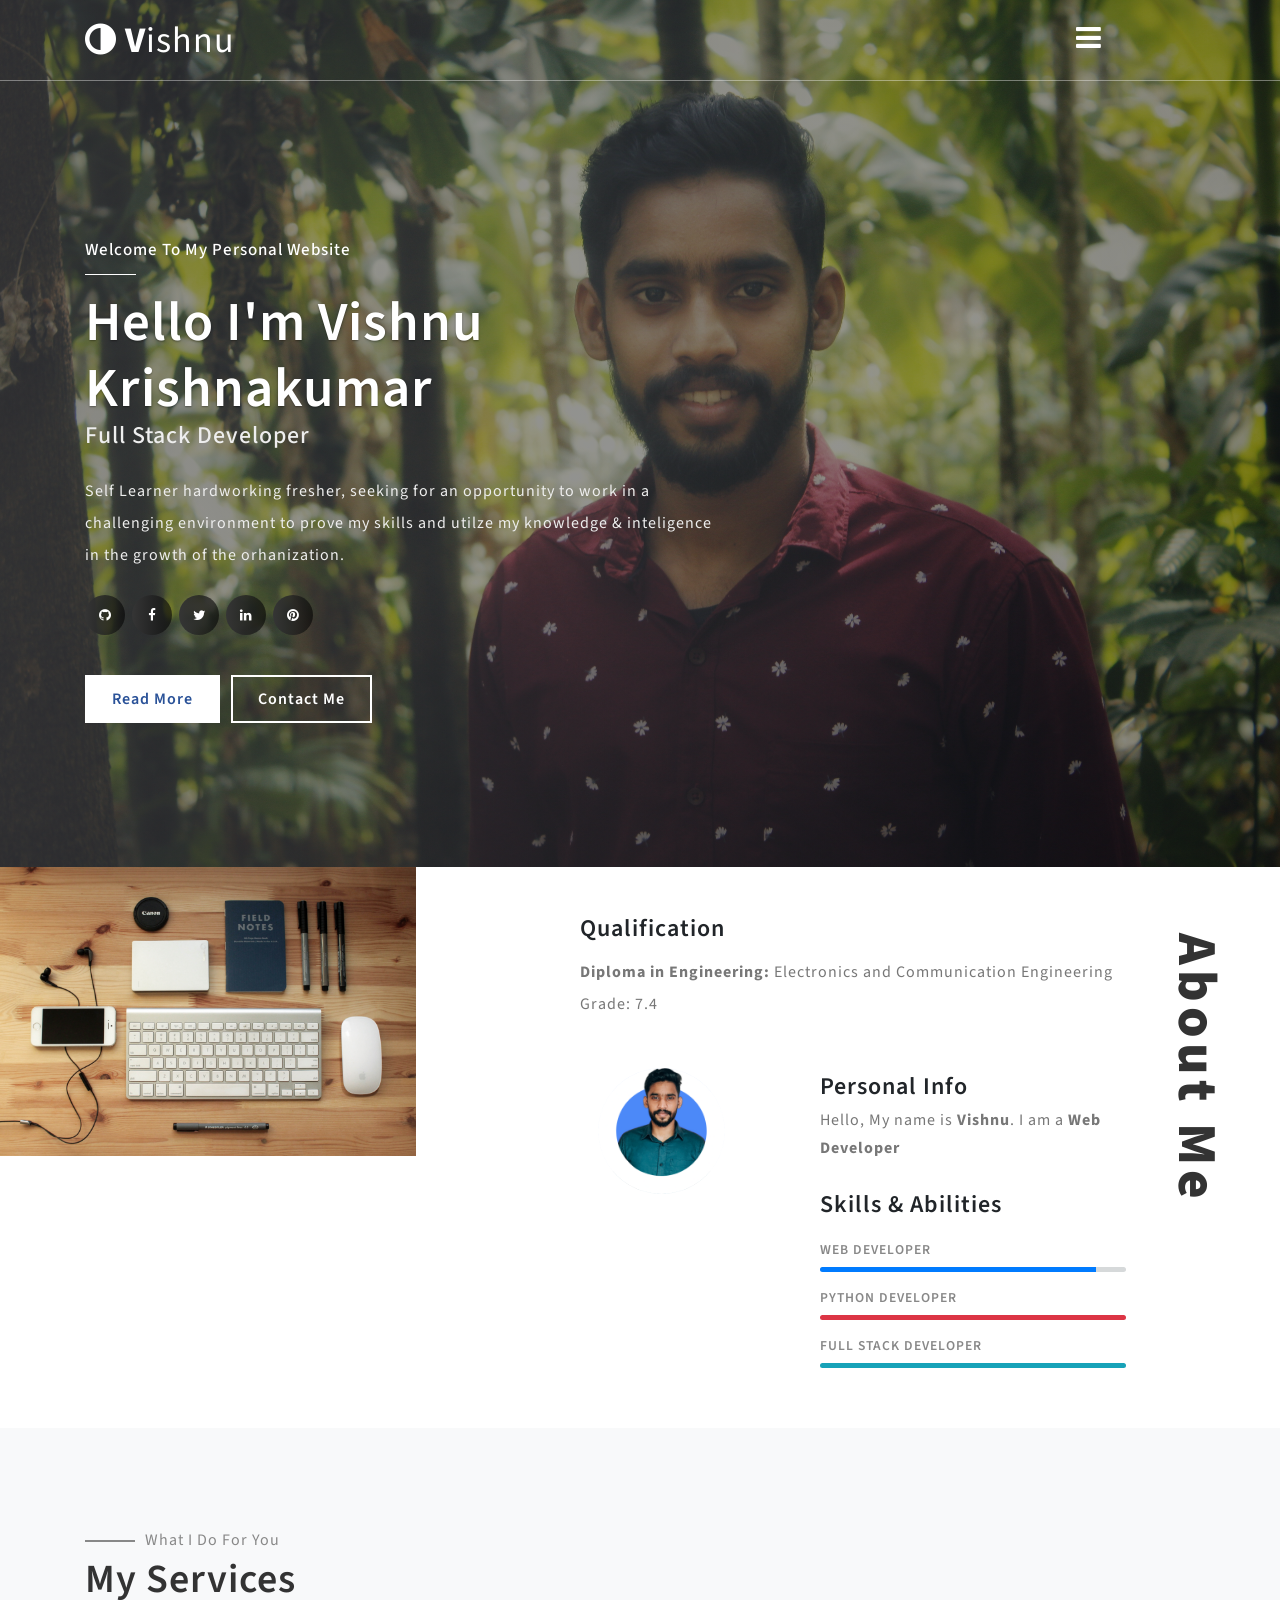
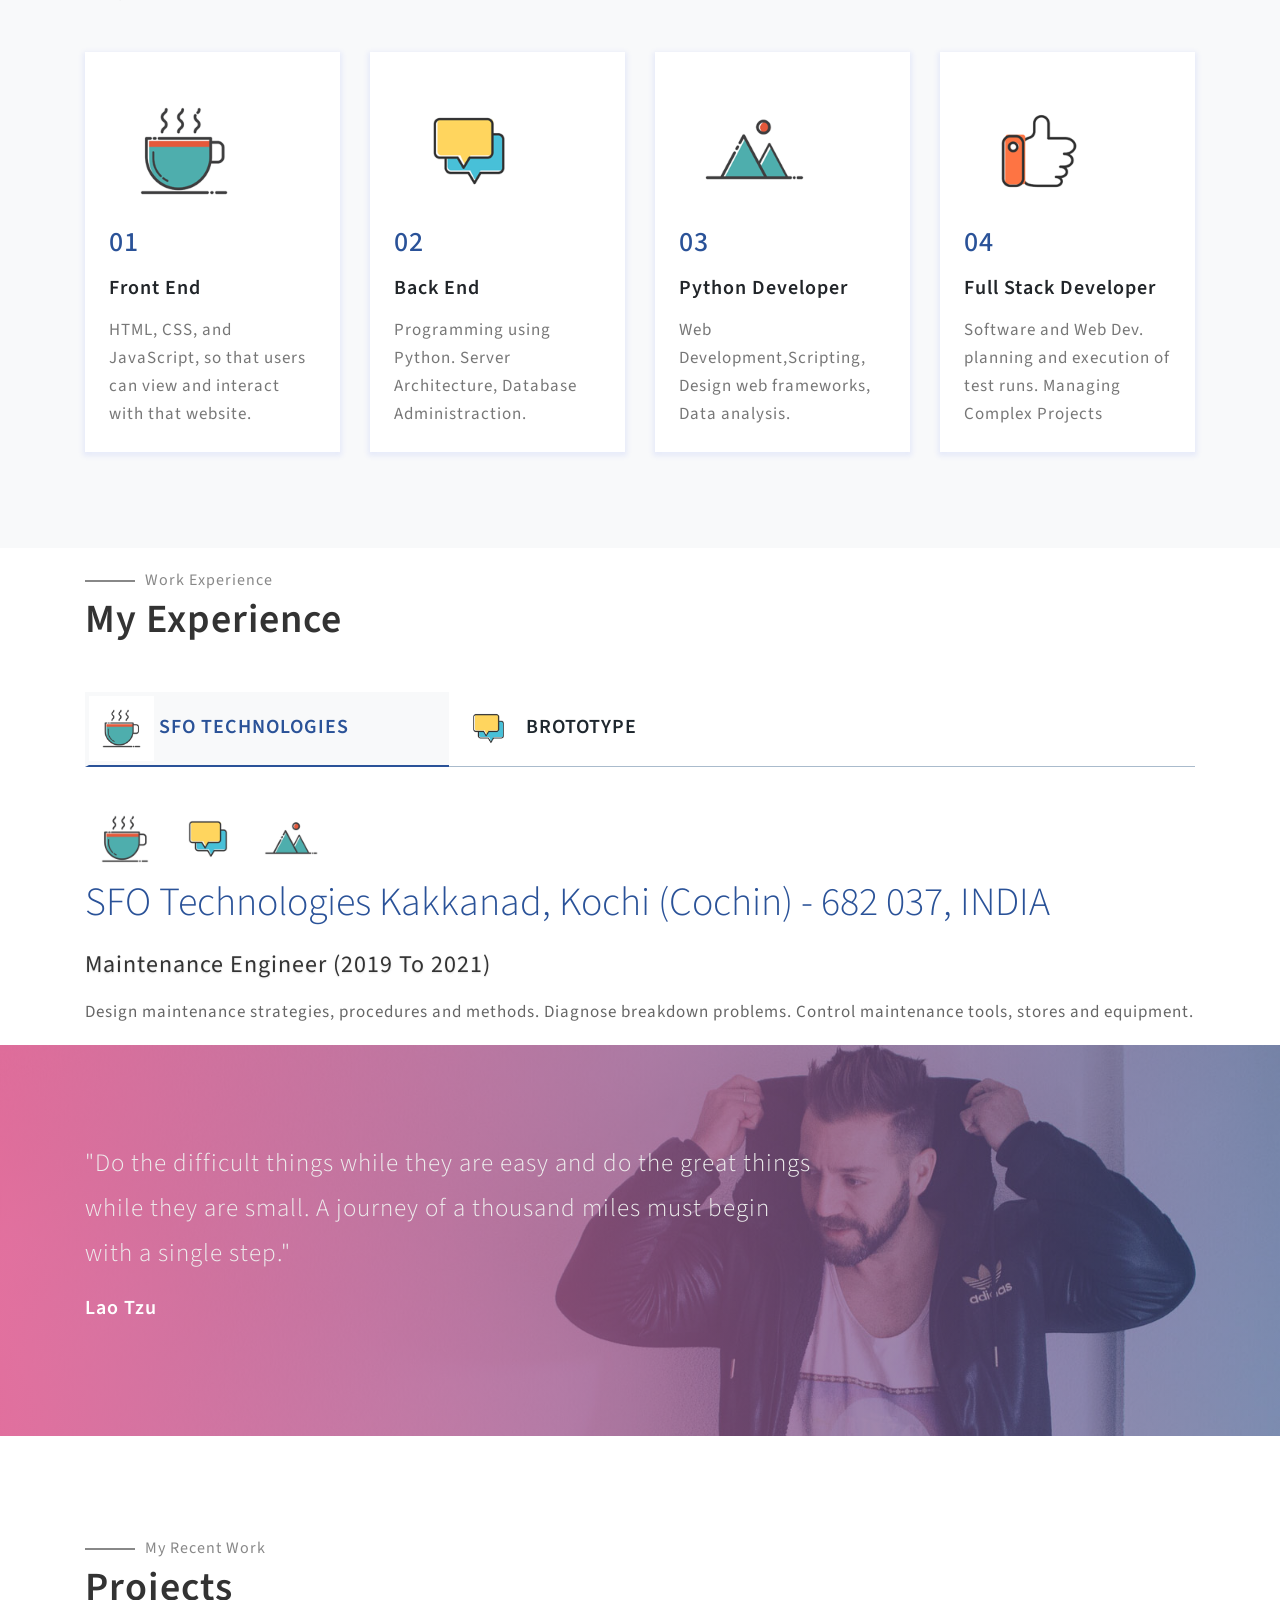
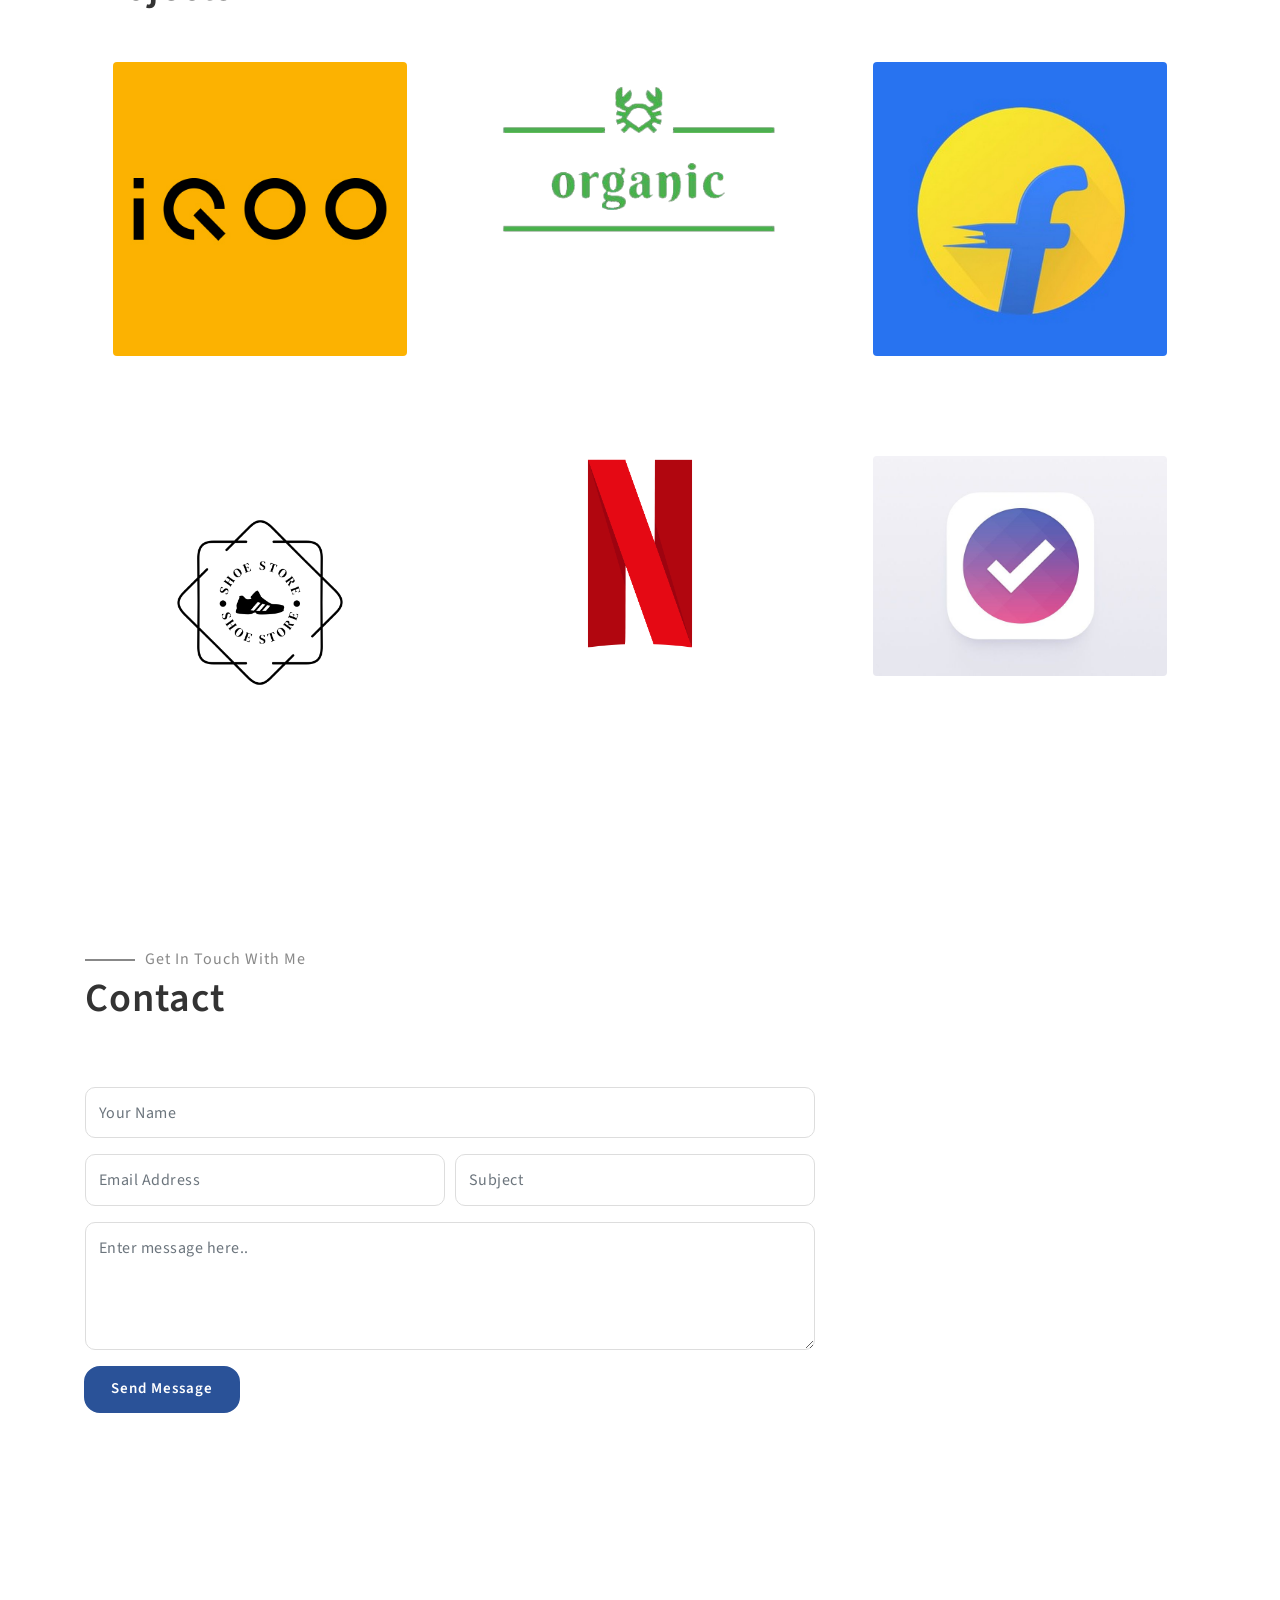
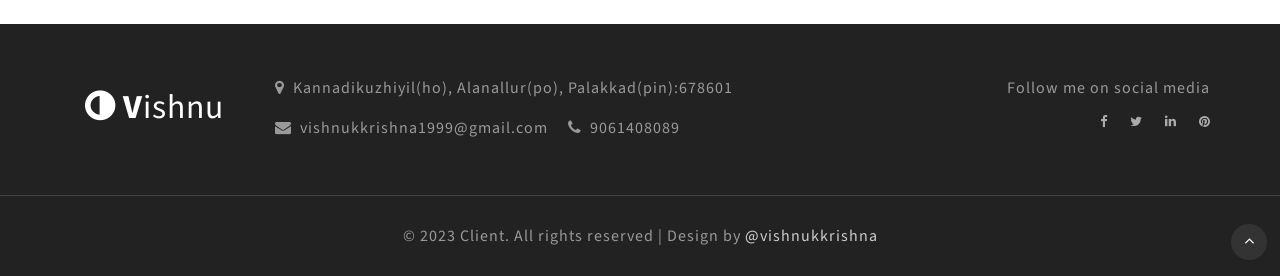
==== commit 2b5e5964: "Update index.html" ====
--- a/index.html
+++ b/index.html
@@ -1,8 +1,8 @@
 <!DOCTYPE html>
 <html lang="en">
     <head>
-        <title>Personal Website</title>
-        <link rel="icon" href="Images/logo-black.png" />
+        <title>vk portfolio</title>
+        <link rel="icon" href="images/logo-black.png" />
         <!-- For-Mobile-Apps -->
         <meta name="viewport" content="width=device-width, initial-scale=1" />
         <meta http-equiv="Content-Type" content="text/html; charset=utf-8" />
@@ -31,11 +31,11 @@
         </script>
 
         <!-- CSS Files -->
-        <link href="/Css/bootstrap.css" rel="stylesheet" type="text/css" />
+        <link href="/css/bootstrap.css" rel="stylesheet" type="text/css" />
         <!-- Bootstrap CSS -->
-        <link href="/Css/style.css" rel="stylesheet" type="text/css" />
+        <link href="/css/style.css" rel="stylesheet" type="text/css" />
         <!-- Custom CSS -->
-        <link href="/Css/font-awesome.min.css" rel="stylesheet" />
+        <link href="/css/font-awesome.min.css" rel="stylesheet" />
         <!-- Fontawesome CSS -->
         <!-- CSS Files -->
 
@@ -96,7 +96,7 @@
                         <div class="bnr-w3pvt-txt mt-sm-5">
                             <h6>Welcome to my Personal Website</h6>
                             <h2>Hello <span>I'm Vishnu Krishnakumar</span></h2>
-                            <h4>Python Developer</h4>
+                            <h4>Full Stack Developer</h4>
                             <p class="mt-4">
                                 Self Learner hardworking fresher, seeking for an
                                 opportunity to work in a challenging environment
@@ -153,7 +153,7 @@
                 <div class="row">
                     <div class="col-lg-5 p-0">
                         <img
-                            src="Images/about11.jpeg.jpg"
+                            src="images/about11.jpeg.jpg"
                             alt=""
                             class="img-fluid border-5"
                         />
@@ -171,7 +171,7 @@
                                     class="col-sm-4 col-6 myphoto-sign text-center"
                                 >
                                     <img
-                                        src="Images/profile-pic.jpg"
+                                        src="images/profile-pic.jpg"
                                         alt=""
                                         class="img-fluid rounded-circle"
                                     />
@@ -249,7 +249,7 @@
                         <div class="panel panel-default">
                             <div class="panel-thumbnail">
                                 <img
-                                    src="Images/s1.png"
+                                    src="images/s1.png"
                                     alt=""
                                     class="img-fluid"
                                 />
@@ -266,7 +266,7 @@
                         <div class="panel panel-default">
                             <div class="panel-thumbnail">
                                 <img
-                                    src="Images/s2.png"
+                                    src="images/s2.png"
                                     alt=""
                                     class="img-fluid"
                                 />
@@ -283,7 +283,7 @@
                         <div class="panel panel-default">
                             <div class="panel-thumbnail">
                                 <img
-                                    src="Images/s3.png"
+                                    src="images/s3.png"
                                     alt=""
                                     class="img-fluid"
                                 />
@@ -300,7 +300,7 @@
                         <div class="panel panel-default">
                             <div class="panel-thumbnail">
                                 <img
-                                    src="Images/s4.png"
+                                    src="images/s4.png"
                                     alt=""
                                     class="img-fluid"
                                 />
@@ -328,7 +328,7 @@
                         <input id="tab1" type="radio" name="tabs" checked />
                         <label for="tab1"
                             ><img
-                                src="Images/s1.png"
+                                src="images/s1.png"
                                 alt=""
                                 class="img-fluid"
                             />
@@ -338,7 +338,7 @@
                         <input id="tab2" type="radio" name="tabs" />
                         <label for="tab2"
                             ><img
-                                src="Images/s2.png"
+                                src="images/s2.png"
                                 alt=""
                                 class="img-fluid"
                             />
@@ -353,17 +353,17 @@
                                             <div class="card">
                                                 <div class="card-body p-0">
                                                     <img
-                                                        src="Images/s1.png"
+                                                        src="images/s1.png"
                                                         alt=""
                                                         class="img-fluid"
                                                     />
                                                     <img
-                                                        src="Images/s2.png"
+                                                        src="images/s2.png"
                                                         alt=""
                                                         class="img-fluid"
                                                     />
                                                     <img
-                                                        src="Images/s3.png"
+                                                        src="images/s3.png"
                                                         alt=""
                                                         class="img-fluid"
                                                     />
@@ -407,17 +407,17 @@
                                             <div class="card">
                                                 <div class="card-body p-0">
                                                     <img
-                                                        src="Images/s2.png"
+                                                        src="images/s2.png"
                                                         alt=""
                                                         class="img-fluid"
                                                     />
                                                     <img
-                                                        src="Images/s3.png"
+                                                        src="images/s3.png"
                                                         alt=""
                                                         class="img-fluid"
                                                     />
                                                     <img
-                                                        src="Images/s4.png"
+                                                        src="images/s4.png"
                                                         alt=""
                                                         class="img-fluid"
                                                     />
@@ -477,7 +477,7 @@
                     <div class="col-lg-4 col-md-4 col-12 p-0">
                         <div class="box9">
                             <img
-                                src="Images/iQOO cards 01.jpg"
+                                src="images/iQOO cards 01.jpg"
                                 alt="portfolio"
                                 class="img-fluid rounded"
                             />
@@ -500,7 +500,7 @@
                     <div class="col-lg-4 col-md-4 col-6 p-0">
                         <div class="box9">
                             <img
-                                src="Images/logo.png"
+                                src="images/logo.png"
                                 alt="portfolio"
                                 class="img-fluid rounded"
                             />
@@ -523,7 +523,7 @@
                     <div class="col-lg-4 col-md-4 col-6 p-0">
                         <div class="box9">
                             <img
-                                src="Images/flipkart_profile.jpg"
+                                src="images/flipkart_profile.jpg"
                                 alt="portfolio"
                                 class="img-fluid rounded"
                             />
@@ -551,7 +551,7 @@
                     <div class="col-lg-4 col-md-4 col-12 p-0">
                         <div class="box9">
                             <img
-                                src="Images/shoe-logo-black.png"
+                                src="images/shoe-logo-black.png"
                                 alt="portfolio"
                                 class="img-fluid rounded"
                             />
@@ -574,7 +574,7 @@
                     <div class="col-lg-4 col-md-4 col-6 p-0">
                         <div class="box9">
                             <img
-                                src="Images/Netflix-Logo-2006.png"
+                                src="images/Netflix-Logo-2006.png"
                                 alt="portfolio"
                                 class="img-fluid rounded"
                             />
@@ -597,7 +597,7 @@
                     <div class="col-lg-4 col-md-4 col-6 p-0">
                         <div class="box9">
                             <img
-                                src="Images/todo-list.jpg"
+                                src="images/todo-list.jpg"
                                 alt="portfolio"
                                 class="img-fluid rounded"
                             />
--- a/css/style.css
+++ b/css/style.css
@@ -0,0 +1,1090 @@
+/*--
+Author: W3layouts
+Author URL: http://w3layouts.com
+License: Creative Commons Attribution 3.0 Unported
+License URL: http://creativecommons.org/licenses/by/3.0/
+--*/
+html,
+body {
+    margin: 0;
+    font-size: 100%;
+    background: #fff;
+	font-family: 'Source Sans Pro', sans-serif;
+}
+
+body a {
+    text-decoration: none;
+    transition: 0.5s all;
+    -webkit-transition: 0.5s all;
+    -moz-transition: 0.5s all;
+    -o-transition: 0.5s all;
+    -ms-transition: 0.5s all;
+
+}
+html {
+  scroll-behavior: smooth;
+}
+body img {
+    max-width: 100%;
+}
+.img-fluid {
+    max-width: 78%;
+    height: auto;
+}
+a:hover {
+    text-decoration: none;
+}
+
+input[type="button"],
+input[type="submit"],
+input[type="text"],
+input[type="email"],
+input[type="search"] {
+    transition: 0.5s all;
+    -webkit-transition: 0.5s all;
+    -moz-transition: 0.5s all;
+    -o-transition: 0.5s all;
+    -ms-transition: 0.5s all;
+}
+
+h1,
+h2,
+h3,
+h4,
+h5,
+h6 {
+    margin: 0;
+    letter-spacing: 1px;
+}
+
+p {
+    margin: 0;
+    line-height: 2em;
+    letter-spacing: 1px;
+}
+
+ul {
+    margin: 0;
+    padding: 0;
+    list-style-type: none;
+}
+
+/*--/navbar--*/
+header {
+    position: absolute;
+    width: 100%;
+    z-index: 9;
+}
+
+/* menu */
+ul#menu {
+    position: absolute;
+    /* top: 2%; */
+    /* width: 3em; */
+    /* height: 3em; */
+    margin: 0;
+    /* background: rgba(21, 30, 37, 0.32); */
+    color: #fff;
+    z-index: 99;
+    right: 14%;
+    font-size: 29px;
+}
+
+ul#menu>li {
+    float: left;
+    list-style-type: none;
+    position: relative;
+    width: 100%;
+}
+
+ul#menu label {
+    position: relative;
+    display: block;
+    transition: background 0.3s;
+    cursor: pointer;
+    text-align: center;
+    margin: 0;
+}
+
+ul#menu label span {
+    line-height: 1em;
+}
+
+ul#menu input {
+    display: none
+}
+
+/*show the second levele menu of the selected voice*/
+
+ul#menu input:checked~ul.submenu {
+    max-height: 360px;
+    transition: max-height 0.5s ease-in;
+}
+
+/*style for the second level menu*/
+
+ul.submenu {
+    max-height: 0;
+    padding: 0;
+    overflow: hidden;
+    list-style-type: none;
+    background: #f7f7f7;
+    transition: max-height 0.5s ease-out;
+    position: absolute;
+    min-width: 8em;
+    right: 0;
+    border-radius: 4px;
+    -webkit-border-radius: 4px;
+    -o-border-radius: 4px;
+    -ms-border-radius: 4px;
+    -moz-border-radius: 4px;
+    box-shadow: 0 1px 8px rgba(20, 21, 21, 0.37);
+    -webkit-box-shadow: 0 1px 8px rgba(20, 21, 21, 0.37);
+    -moz-box-shadow: 0 1px 8px rgba(20, 21, 21, 0.37);
+}
+
+ul.submenu li a {
+    display: block;
+    padding: 9px;
+    color: #000;
+    text-align: center;
+	text-transform: uppercase;
+    color: #3b5fa1;
+    letter-spacing: 1px;
+    font-size: 16px;
+    font-weight: 600;
+}
+
+ul.submenu li a:hover,
+ul.submenu li a.active {
+    color: #2a5298;
+}
+
+/* //menu */
+.navbar {
+	padding: 1em 2em;
+	border-bottom: 1px solid rgba(243, 242, 242, 0.41);
+}
+
+h1.wthree-logo a {
+	text-transform: capitalize;
+	font-size: 0.9em;
+	font-weight: 400;
+	color: #fff;
+}
+
+h1.wthree-logo a span {
+	font-weight: 800;
+}
+
+a.scroll.bnr-btn{
+    background: #fff;
+    border: 2px solid #fff;
+    text-transform: capitalize;
+    color: #2a5298;
+    padding: 10px 25px;
+    display: inline-block;
+    margin-top: 2em;
+    letter-spacing: 1px;
+    font-size: 16px;
+    font-weight: 600;
+}
+a.scroll.bnr-btn1 {
+    background: transparent;
+    border: 2px solid #fff;
+    text-transform: capitalize;
+    color: #fff;
+    padding: 10px 25px;
+    display: inline-block;
+    margin-top: 2em;
+    letter-spacing: 1px;
+    font-size: 16px;
+    font-weight: 600;
+}
+
+a.scroll.bnr-btn i{
+    vertical-align: middle;
+}
+
+
+.bnr-w3pvt-txt {
+	margin-left: 0em;
+}
+
+/* banner */
+
+.banner-w3pvt {
+	background: url(../Images/vk.jpeg.jpg) no-repeat center;
+	background-size: cover;
+	position: relative;
+}
+
+.bnr-txt-w3pvt {
+    margin: 12em 0 9em;
+}
+.banner-w3pvt:before {
+	content: '';
+	position: absolute;
+	width: 100%;
+	height: 100%;
+	top: 0;
+	left: 0;
+	background: rgba(0, 0, 0, 0.5);
+	background-size: cover;
+	opacity: 0.9;
+	background: #1e3c72;  /* fallback for old browsers */
+	background: -webkit-linear-gradient(to right, #2a5298, rgba(30, 60, 114, 0.59));  /* Chrome 10-25, Safari 5.1-6 */
+	/* background: linear-gradient(to right, #2a5298, rgba(30, 60, 114, 0.59)); W3C, IE 10+/ Edge, Firefox 16+, Chrome 26+, Opera 12+, Safari 7+ */
+    background: linear-gradient(to right, rgb(64 64 64 / 64%), rgb(0 0 0 / 47%));
+
+}
+.bnr-w3pvt-txt h2 {
+    font-size: 60px;
+    font-weight: 600;
+    color: #fff;
+	text-shadow: 0 1px 2px rgba(0, 0, 0, 0.37);
+}
+.bnr-w3pvt-txt p {
+    color: #eee;
+}
+
+.bnr-w3pvt-txt h6 {
+    font-size: 17px;
+    color: #fff;
+    margin-bottom: 30px;
+    position: relative;
+    text-transform: capitalize;
+}
+
+.bnr-w3pvt-txt h6:after {
+    position: absolute;
+    content: '';
+    width: 8%;
+	height: 1px;
+    background: #fff;
+    left: 0;
+	bottom: -70%
+}
+/* .bnr-w3pvt-txt h2 span{
+} */
+.bnr-w3pvt-txt h4 {
+    text-transform: capitalize;
+    color: #eee;
+    letter-spacing: 1px;
+    font-size: 26px;
+}
+ul.social_section_1info li {
+    display: inline-block;
+}
+ul.social_section_1info a {
+    margin-right: 4px;
+    width: 40px;
+    height: 40px;
+    display: block;
+    /* background: #3b5fa1; */
+    background: linear-gradient(to right, rgb(53 53 53), rgb(0 0 0 / 59%));
+    text-align: center;
+    line-height: 40px;
+    border-radius: 50%;
+    -webkit-border-radius: 50%;
+    -moz-border-radius: 50%;
+    -ms-border-radius: 50%;
+    -o-border-radius: 50%;
+}
+ul.social_section_1info a span.fa {
+    color: #fff;
+    font-size: 13.5px;
+    line-height: 40px;
+}
+/* //banner */
+
+/*-- about --*/
+
+.about{
+	position: relative;
+}
+h3.position {
+    position: absolute;
+    font-size: 60px;
+    font-weight: 800;
+    letter-spacing: 5px;
+    transform: rotate(90deg);
+    right: -2%;
+    top: 30%;
+    color: #333;
+}
+.about-right h4.main {
+    font-size: 24px;
+    text-transform: capitalize;
+    font-weight: 600;
+    margin: 1em 0;
+}
+.about-right {
+    padding: 3em;
+}
+.about-right p {
+    font-size: 16px;
+    color: #777;
+}
+a.abt-btn {
+    background: #2a5298;
+    border: 2px solid #2a5298;
+    text-transform: capitalize;
+    color: #fff;
+    padding: 10px 25px;
+    display: inline-block;
+    margin-top: 2em;
+    letter-spacing: 1px;
+    font-size: 15px;
+    font-weight: 600;
+}
+.about-right-inner h4 {
+    font-size: 24px;
+    text-transform: capitalize;
+    font-weight: 600;
+    line-height: 38px;
+}
+.about-right-inner p {
+    line-height: 28px;
+}
+.progress-one .progress {
+    height: 0.3rem;
+}
+.progress {
+    font-size: 0.75em;
+    line-height: 8em;
+    text-align: center;
+    background-color: #d6d9da;
+    border-radius: 0.25rem;
+    margin-bottom: 1em;
+}
+.about-right-inner h4.progress-tittle {
+    color: #888;
+    font-size: 0.85em;
+    text-transform: uppercase;
+    margin-bottom: .5em;
+    letter-spacing: 1px;
+    line-height: inherit;
+}
+.vishnu{
+    width: 110px;
+    margin-bottom: -10px;
+}
+
+/*-- //about --*/
+
+/*-- services --*/
+.services{
+	background: #f8f9fa;
+}
+.panel-thumbnail p {
+    font-size: 17px;
+    color: #777;
+    line-height: 28px;
+}
+.panel-thumbnail h4 {
+    font-size: 20px;
+    text-transform: capitalize;
+    font-weight: 600;
+}
+.panel-thumbnail h3 {
+    color: #2a5298;
+}
+.panel-thumbnail img {
+    width: 150px;
+}
+.panel.panel-default {
+    box-shadow: 0px 2px 5px 2px rgba(76, 110, 245, .1);
+	background: #fff;
+    padding: 1.5em;
+}
+h3.heading {
+    font-size: 40px;
+    font-weight: 600;
+	color: #333;
+}
+/*-- //services --*/
+
+
+/*--/tabs --*/
+
+.tech-btm h5 {
+	font-size: 0.9em;
+	line-height: 1.4em;
+	font-weight: 600;
+}
+
+.menu-img-info h5 {
+	font-size: 1.8em;
+	color: #7b7d80;
+	text-shadow: 0 1px 2px rgba(0, 0, 0, 0.37);
+	line-height: 1.4em;
+}
+
+p.sub-meta {
+	color: #1cbbb4;
+	font-size: 1.2em;
+	font-weight: 600;
+}
+
+.text-info-sec p {
+	color: #666;
+	font-size: 17px;
+}
+
+.text-info-sec h3 {
+    font-size: 2.5em;
+    color: #2a5298;
+    font-weight: 300;
+    text-transform: capitalize;
+    letter-spacing: 0;
+}
+.text-info-sec h5 {
+	font-size: 1.4em;
+	color: #333;
+	text-shadow: 0 1px 2px rgba(18, 18, 19, 0.13);
+	font-weight: 600;
+	text-transform: uppercase;
+}
+.text-info-sec i {
+    color: #333;
+    font-size: 50px;
+}
+.card {
+    border: none;
+}
+.tab-main img {
+    width: 65px;
+}
+.tab-main .card img {
+    width: 80px;
+}
+.middile-inner-con h5 {
+    font-size: 24px;
+    text-transform: capitalize;
+    font-weight: 400;
+    color: #333;
+}
+.tab-main section {
+    display: none;
+    padding: 2em 0 0;
+    border-top: 1px solid #abc;
+}
+
+.tab-main input {
+    display: none;
+}
+
+.tab-main label {
+    display: inline-block;
+    margin: 0 0 -1px;
+    width: 32.8%;
+    text-align: left;
+    color: #1e272e;
+    padding: 0.2em 0em;
+    letter-spacing: 1px;
+    background: bottom;
+    font-size: 20px;
+    border-left: 4px solid transparent;
+    font-weight: 600;
+    text-transform: uppercase;
+}
+
+.tab-main span {
+    margin-right: 0.5em;
+}
+
+.tab-main label:before {
+    font-family: fontawesome;
+    font-weight: normal;
+    margin-right: 10px;
+    opacity: 0;
+}
+
+.tab-main label:hover {
+    cursor: pointer;
+}
+
+.tab-main input:checked + label {
+    border-bottom: 1px solid #fff;
+    color: #2a5298;
+    border-bottom: 2px solid;
+    background: #f8f9fa;
+    font-size: 20px;
+    padding: 0.2em 0em;
+    font-weight: 600;
+    text-transform: uppercase;
+}
+
+.tab-main #tab1:checked ~ #content1,
+.tab-main #tab2:checked ~ #content2,
+.tab-main #tab3:checked ~ #content3,
+.tab-main #tab4:checked ~ #content4 {
+    display: block;
+}
+
+@media screen and (max-width: 800px) {
+    .tab-main label:before {
+        margin: 0;
+        font-size: 18px;
+    }
+}
+
+@media screen and (max-width: 500px) {
+    .tab-main label {
+        padding: 15px;
+    }
+}
+
+/*--//tabs--*/
+
+/*-- gallery --*/
+
+/*********************** Demo - 9 *******************/
+.box9 .box-content,.box9 .icon li,.box9 img{transition:all .35s ease 0s}
+.box9 .icon,.box9 .title{width:100%;font-size:22px}
+.box9{background:#fff;text-align:center;position:relative;padding: 2px}
+.box9 img{width:100%;height:auto}
+.box9:hover img{opacity:.5}
+.box9 .box-content{padding:30px 10px 30px 0;background: rgb(0 0 0 / 46%);position:absolute;top:0;left:0;bottom:0;right:0;opacity:0}
+.box9:hover .box-content{top:10px;left:10px;bottom:10px;right:10px;opacity:1}
+.box9 .title{color:#fff;line-height:17px;margin:5px 0;position:absolute;bottom:55%}
+.box10 .icon li a,.box9 .icon li a{line-height:38px;border-radius:50%}
+.box9 .icon{list-style:none;padding:0;margin:0;position:absolute;top:50%}
+.box9 .icon li{display:inline-block;opacity:0;transform:translateY(40px)}
+.box9:hover .icon li{opacity:1;transform:translateY(0)}
+.box9:hover .icon li:first-child{transition-delay:.1s}
+.box9:hover .icon li:nth-child(2){transition-delay:.2s}
+.box9 .icon li a{display:block;width:38px;height:38px;background:#f39c12;font-size:15px;color:#fff;margin-right:5px;transition:all .35s ease 0s;-webkit-transition:all .35s ease 0s}
+.box9 .icon a:hover{background:#fff;color:#f39c12;}
+@media only screen and (max-width:990px){}
+
+p.paragraph {
+    color: #888;
+    font-size: 16px;
+    text-transform: capitalize;
+	position: relative;
+    margin-left: 60px;
+}
+p.paragraph:after {
+    position: absolute;
+    content: '';
+    width: 50px;
+    height: 2px;
+    background: #888;
+    left: -60px;
+    top: 50%;
+}
+/*-- //gallery --*/
+
+/*-- quote --*/
+.quote{
+    background: url(../Images/banner.jpg) 0px 0px;
+    background-size: cover;
+    position: relative;
+}
+
+.quote:before {
+	content: '';
+	position: absolute;
+	width: 100%;
+	height: 100%;
+	top: 0;
+	left: 0;
+	background: rgba(0, 0, 0, 0.5);
+	background-size: cover;
+	opacity: 0.9;
+	background: #1e3c72;  /* fallback for old browsers */
+	background: -webkit-linear-gradient(to right, #e36596, rgba(30, 60, 114, 0.59));  /* Chrome 10-25, Safari 5.1-6 */
+	background: linear-gradient(to right, #e36596, rgba(30, 60, 114, 0.59)); /* W3C, IE 10+/ Edge, Firefox 16+, Chrome 26+, Opera 12+, Safari 7+ */
+
+}
+.quote h4 {
+    font-size: 25px;
+    color: #eee;
+    line-height: 45px;
+    font-weight: 300;
+}
+.quote h5 {
+    text-transform: capitalize;
+    color: #fff;
+    letter-spacing: 1px;
+    font-size: 20px;
+    margin: 20px 0;
+    font-weight: 600;
+}
+
+/*-- quote --*/
+
+
+/*-- clients --*/
+.client{
+	background: #f8f9fa;
+}
+.clients-info-grid p{
+    color: #666;
+    font-size: 17px;
+}
+.clients-txt-info p{
+    font-size: 16px;
+}
+.clients-info-grid h4{
+    font-size: 20px;
+    text-transform: capitalize;
+    font-weight: 600;
+}
+.clients-info-grid {
+    background: #fff;
+    padding: 1.5em;
+	box-shadow: 0px 2px 15px 0px rgba(76, 110, 245, .1);
+}
+.img-position img {
+	border-radius: 50%;
+    width: 100px;
+}
+/*-- //clients --*/
+
+/*-- contact --*/
+.contact-form label {
+    font-weight: 600;
+    letter-spacing: 1px;
+    color: #333;
+}
+.contact-form .form-control {
+    padding: 0.8rem;
+    color: #495057;
+    border: 1px solid #ddd;
+    border-radius: 0rem;
+    letter-spacing: .5px;
+    font-size: 16px;
+    border-radius: 10px;
+}
+.contact-form textarea {
+    overflow: auto;
+    resize: vertical;
+    height: 8em;
+}
+.contact-form button.btn.btn-default {
+    background: #2a5298;
+    border: 2px solid #2a5298;
+    text-transform: capitalize;
+    color: #fff;
+    padding: 10px 25px;
+    display: inline-block;
+    letter-spacing: 1px;
+    font-size: 15px;
+    font-weight: 600;
+    border-radius: 1rem;
+    margin-left: 1em;
+}
+
+.w3layouts-map iframe {
+    width: 100%;
+    min-height: 420px;
+    padding: 10px;
+    border: 4px solid #eee;
+}
+
+/*-- //contact --*/
+
+
+/*-- footer --*/
+
+footer {
+    background: #222;
+}
+.copyright {
+    background: #222;
+    border-top: 1px solid #444;
+}
+footer p ,footer p a,.copyright p{
+    color: #999;
+}
+.copyright p a{
+    color: #ccc;
+}
+footer ul.social_section_1info a {
+    background: none;
+    margin: 0;
+    line-height: initial;
+    width: auto;
+    height: auto;
+    font-size: 13px;
+    margin-left: 20px;
+}
+footer ul.social_section_1info a span.fa{
+    color: #aaa;
+    line-height: 35px;
+    font-size: 13px;
+}
+h3.wthree-logo a {
+    text-transform: capitalize;
+    font-size: 1.2em;
+    font-weight: 400;
+    color: #fff;
+}
+h3.wthree-logo a span {
+    font-weight: 800;
+}
+/*-- //footer --*/
+
+/*-- move top --*/
+.move-top {
+    position: relative;
+}
+
+a.move-top {
+    text-align: center;
+    position: absolute;
+    right: 1%;
+    bottom: 0%;
+}
+
+a.move-top span{
+    color: #fff;
+    width: 36px;
+    height: 36px;
+    border: transparent;
+    line-height: 2em;
+    background: #333;
+    border-radius: 50px;
+    -webkit-border-radius: 50px;
+    -o-border-radius: 50px;
+    -moz-border-radius: 50px;
+    -ms-border-radius: 50px;
+}
+
+/*-- //move top --*/
+
+
+/*-- responsive design --*/
+
+@media(max-width:1440px) {
+    
+}
+@media(max-width:1280px) {
+    .about-right h4.main {
+		margin: 0em 0 .5em;
+	}
+	.bnr-w3pvt-txt h2 {
+		font-size: 55px;
+	}
+	.bnr-w3pvt-txt h4 {
+		font-size: 24px;
+	}
+	.about-right {
+		padding: 3em 2em;
+	}
+	h3.position {
+		font-size: 55px;
+		right: -4%;
+	}
+}
+@media(max-width:1080px) {
+	.text-info-sec h3 {
+		font-size: 2.3em;
+	}
+	.middile-inner-con h5 {
+		font-size: 22px;
+	}
+	.quote h4 {
+		font-size: 21px;
+	}
+}
+@media(max-width:1024px) {
+    .bnr-w3pvt-txt h2 {
+		font-size: 50px;
+	}
+	.bnr-w3pvt-txt h4 {
+		font-size: 21px;
+	}
+	.bnr-w3pvt-txt p {
+		font-size: 15px;
+	}
+	.bnr-txt-w3pvt {
+		margin: 10em 0 8em;
+	}
+	.about-right h4.main {
+		font-size: 22px;
+		letter-spacing: 0px;
+	}
+	.about-right {
+		padding: 3em 0em 3em 2em;
+	}
+	h3.position {
+		font-size: 50px;
+		right: -6%;
+	}
+	.about-right-inner h4 {
+		font-size: 21px;
+		letter-spacing: 0px;
+	}
+}
+@media(max-width:991px) {
+    h3.position {
+		font-size: 50px;
+		right: 0%;
+	}
+	.tab-main img {
+		width: 50px;
+	}
+	.tab-main label,.tab-main input:checked + label {
+		font-size: 16px;
+	}
+	.text-info-sec p {
+		font-size: 16px;
+	}
+	.clients-info-grid p {
+		font-size: 16px;
+	}
+	footer {
+		text-align: center;
+	}
+	.w3layouts-map iframe {
+		min-height: 380px;
+	}
+}
+@media(max-width:800px) {
+    h3.position {
+		right: -5%;
+		top: 20%;
+	}
+}
+@media(max-width:768px) {
+    .bnr-w3pvt-txt h2 {
+		font-size: 45px;
+	}
+	.bnr-txt-w3pvt {
+		margin: 9em 0 6em;
+	}
+	a.scroll.bnr-btn,a.scroll.bnr-btn1 {
+		font-size: 15px;
+	}
+	h3.position {
+		right: -9%;
+		top: 20%;
+	}
+}
+@media(max-width:736px) {
+    .about .col-lg-5 img {
+		width: 80%;
+	}
+	.panel-thumbnail img {
+		width: 100px;
+	}
+	.tab-main label img {
+		display: block;
+		margin: auto;
+		text-align:center;
+	}
+	.middile-inner-con h5 {
+		font-size: 20px;
+		letter-spacing: 0px;
+	}
+	.text-info-sec h3 {
+		font-size: 2em;
+	}
+	.clients-info-grid h4 {
+		font-size: 18px;
+		letter-spacing: 0px;
+	}
+	h3.heading {
+		font-size: 35px;
+	}
+	h1.wthree-logo a {
+		font-size: 0.8em;
+	}
+	h3.wthree-logo a {
+		font-size: 1.1em;
+	}
+	.w3layouts-map iframe {
+		min-height: 350px;
+	}
+}
+@media(max-width:667px) {
+    .bnr-txt-w3pvt {
+		margin: 8em 0 5em;
+	}
+	.bnr-w3pvt-txt h2 {
+		font-size: 40px;
+	}
+	.bnr-w3pvt-txt h4 {
+		font-size: 19px;
+	}
+	a.scroll.bnr-btn, a.scroll.bnr-btn1 {
+		margin-top: 1em;
+	}
+	.w3layouts-map iframe {
+		min-height: 300px;
+	}
+}
+@media(max-width:600px) {
+	.quote {
+		background: url(../Images/banner.jpg) center;
+		background-size: cover;
+	}
+}
+@media(max-width:568px) {
+    .navbar {
+		padding: 1em 1em;
+	}
+	ul#menu {
+		right: 8%;
+	}
+	.bnr-txt-w3pvt {
+		margin: 9em 0 4em;
+	}
+	.bnr-w3pvt-txt h6 {
+		margin-bottom: 25px;
+	}
+	h3.position {
+		right: -8%;
+		top: 14%;
+		font-size: 40px;
+	}
+	.myphoto-sign {
+		width: 40%;
+		margin-bottom: 2em;
+	}
+	a.abt-btn {
+		background: #2a5298;
+		margin-top: 1em;
+	}
+}
+@media(max-width:480px) {
+    .bnr-w3pvt-txt h2 {
+		font-size: 35px;
+	}
+	.bnr-w3pvt-txt h4 {
+		font-size: 18px;
+	}
+	.bnr-w3pvt-txt h6 {
+		margin-bottom: 20px;
+		font-size: 16px;
+	}
+	h3.position {
+		right: -11%;
+	}
+	.tab-main label, .tab-main input:checked + label {
+		font-size: 16px;
+		padding: 10px;
+		text-align: center;
+	}
+	.text-info-sec h3 {
+		font-size: 1.8em;
+	}
+	.quote h4 {
+		font-size: 20px;
+		line-height: 35px;
+	}
+	.quote h5 {
+		font-size: 18px;
+		margin: 15px 0;
+	}
+	h3.heading {
+		font-size: 30px;
+	}
+}
+@media(max-width:415px) {
+    .navbar {
+		padding: .5em 0em;
+	}
+	h1.wthree-logo a {
+		font-size: 0.7em;
+	}
+	ul#menu {
+		right: 5%;
+	}
+	.bnr-w3pvt-txt h2 {
+		font-size: 30px;
+	}
+	.bnr-w3pvt-txt h6 {
+		font-size: 15px;
+	}
+	h3.position {
+		font-size: 35px;
+		letter-spacing: 1px;
+		right: -10%;
+	}
+	.about-right {
+		padding: 2em 0em 2em 1em;
+	}
+	.about-right h4.main {
+		font-size: 19px;
+	}
+	.about-right p {
+		font-size: 15px;
+	}
+	.tab-main label, .tab-main input:checked + label {
+		font-size: 15px;
+		padding: 10px;
+		border-left: none;
+		width: 32.6%;
+	}
+	.tab-main section {
+		padding: 1em 0 0;
+	}
+	.quote h4 {
+		font-size: 19px;
+	}
+	.box9 .icon, .box9 .title {
+		font-size: 17px;
+        border-radius: 50px;
+	}
+	.clients-info-grid p {
+		font-size: 15px;
+		line-height: 1.8em;
+	}
+	p {
+		line-height: 1.8em;
+	}
+	footer p, footer p a, .copyright p {
+		font-size: 15px;
+	}
+	h3.wthree-logo a {
+		font-size: 1em;
+	}
+	a.scroll.bnr-btn, a.scroll.bnr-btn1 {
+		font-size: 14px;
+	}
+	ul.submenu li a {
+		font-size: 15px;
+	}
+}
+@media(max-width:384px) {
+    a.scroll.bnr-btn, a.scroll.bnr-btn1 {
+		font-size: 13px;
+	}
+	.bnr-w3pvt-txt h4 {
+		font-size: 16px;
+		letter-spacing: 0.5px;
+	}
+	.bnr-w3pvt-txt h6 {
+		margin-bottom: 15px;
+		font-size: 14px;
+	}
+	.bnr-txt-w3pvt {
+		margin: 8em 0 3em;
+	}
+	ul.submenu li a {
+		letter-spacing: .5px;
+		font-size: 14px;
+	}
+	ul.submenu {
+		min-width: 6em;
+	}
+	.about-right {
+		padding: 2em 0em 2em 0em;
+	}
+	h3.position {
+		top: 13%;
+	}
+}
+@media(max-width:375px) {
+    
+}
+@media(max-width:320px) {
+    
+}
+
+/*-- //responsive design --*/
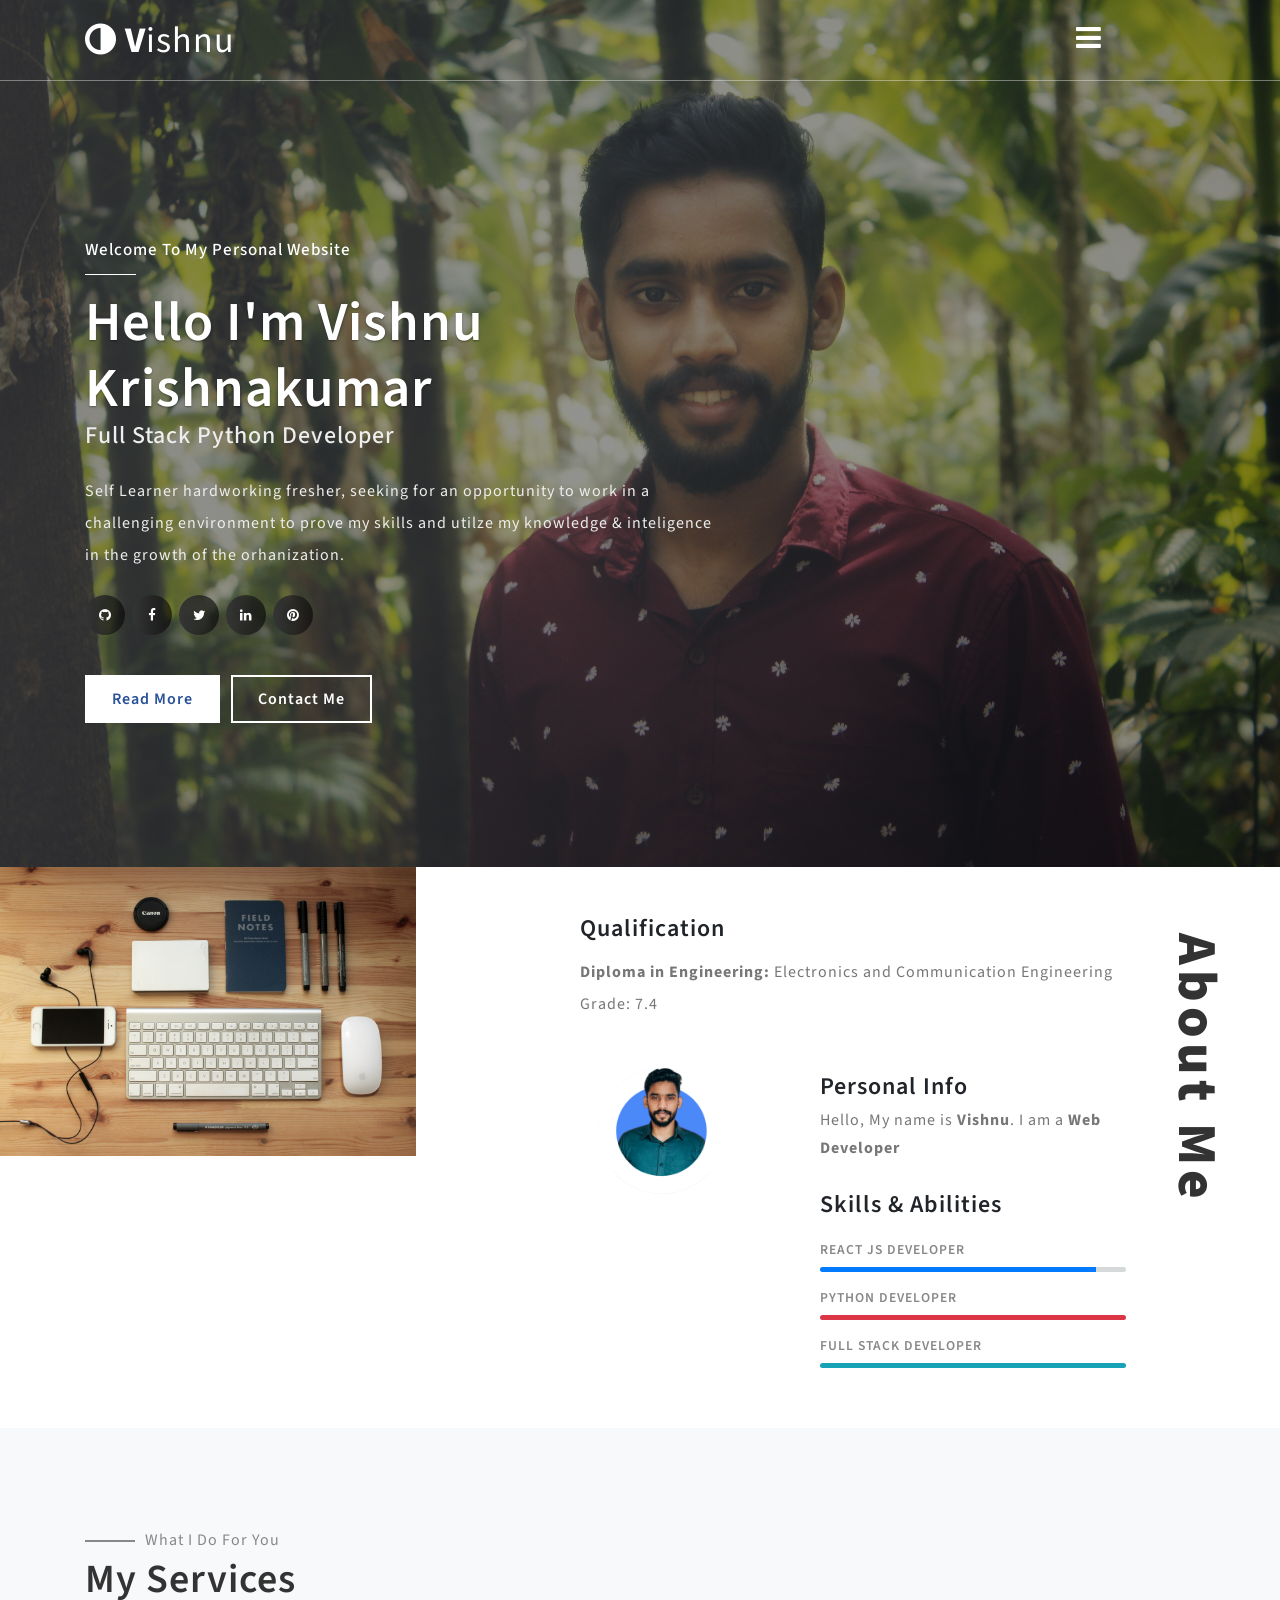
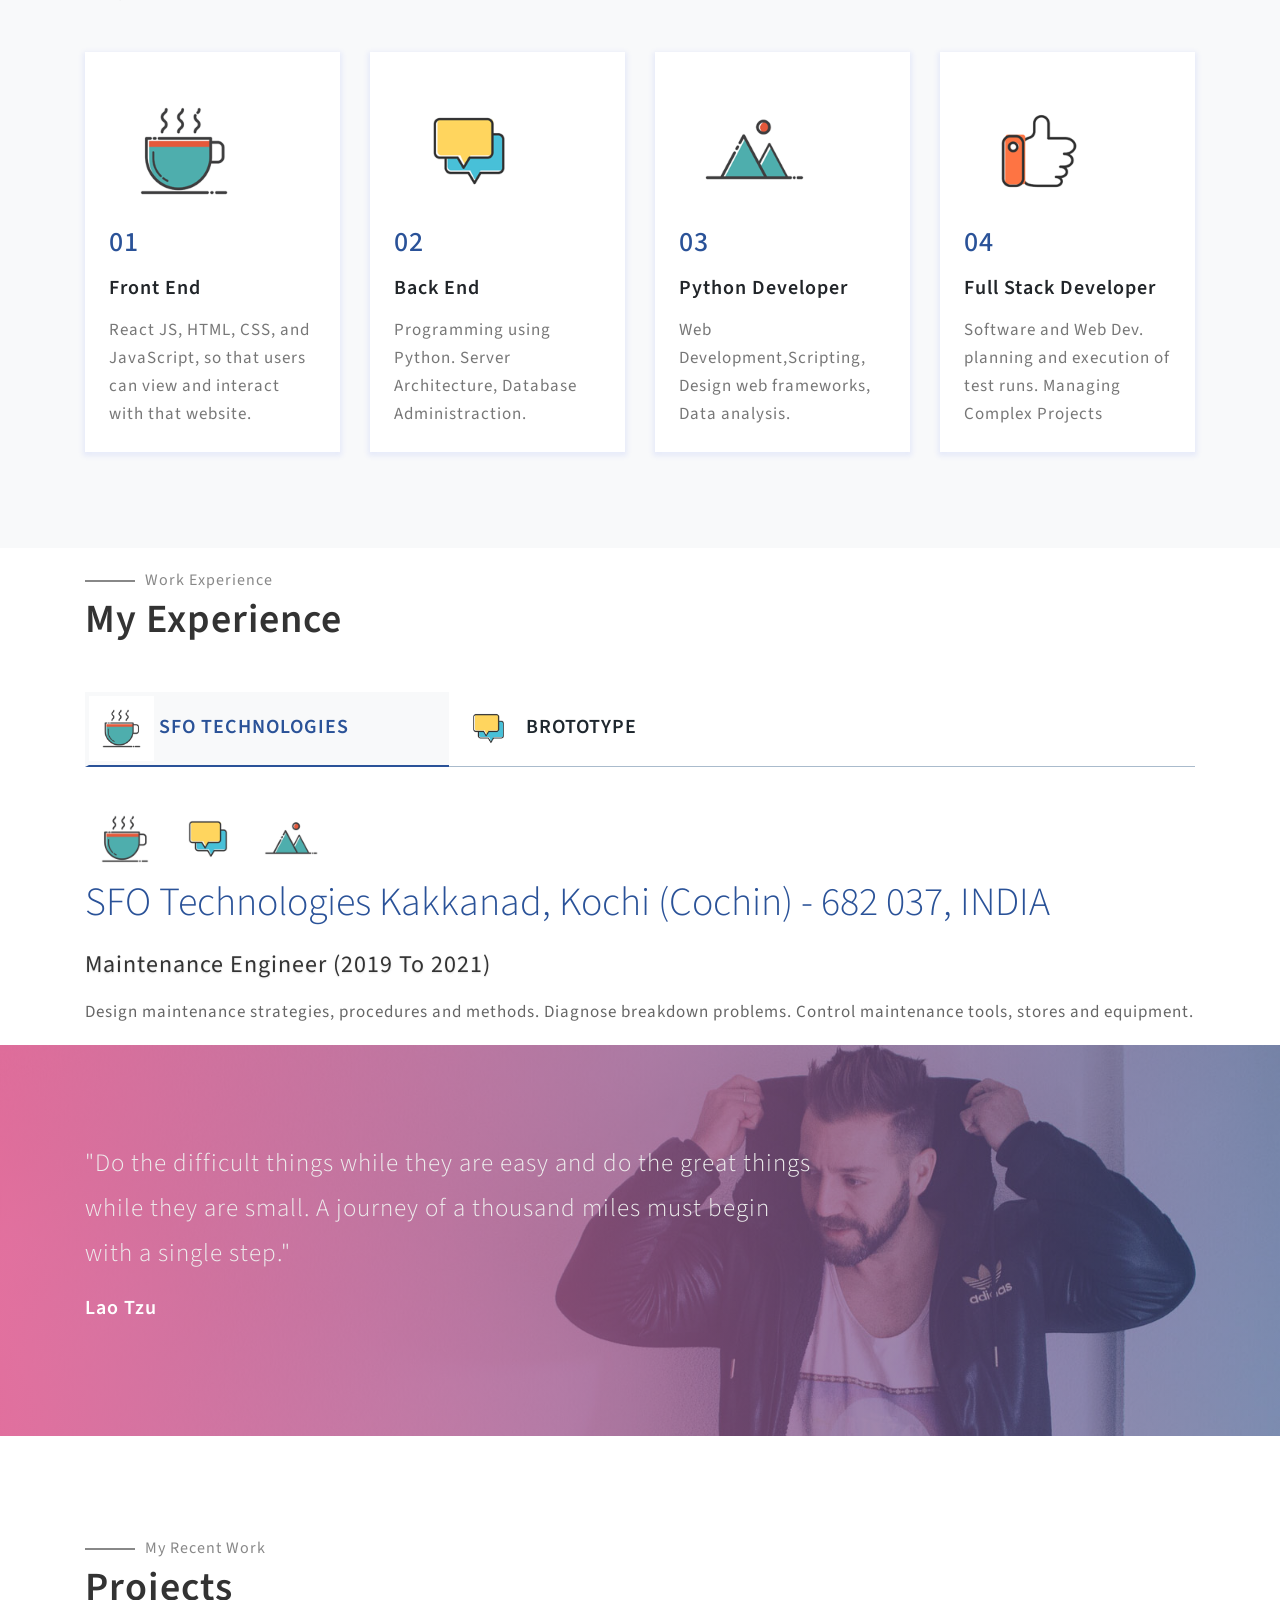
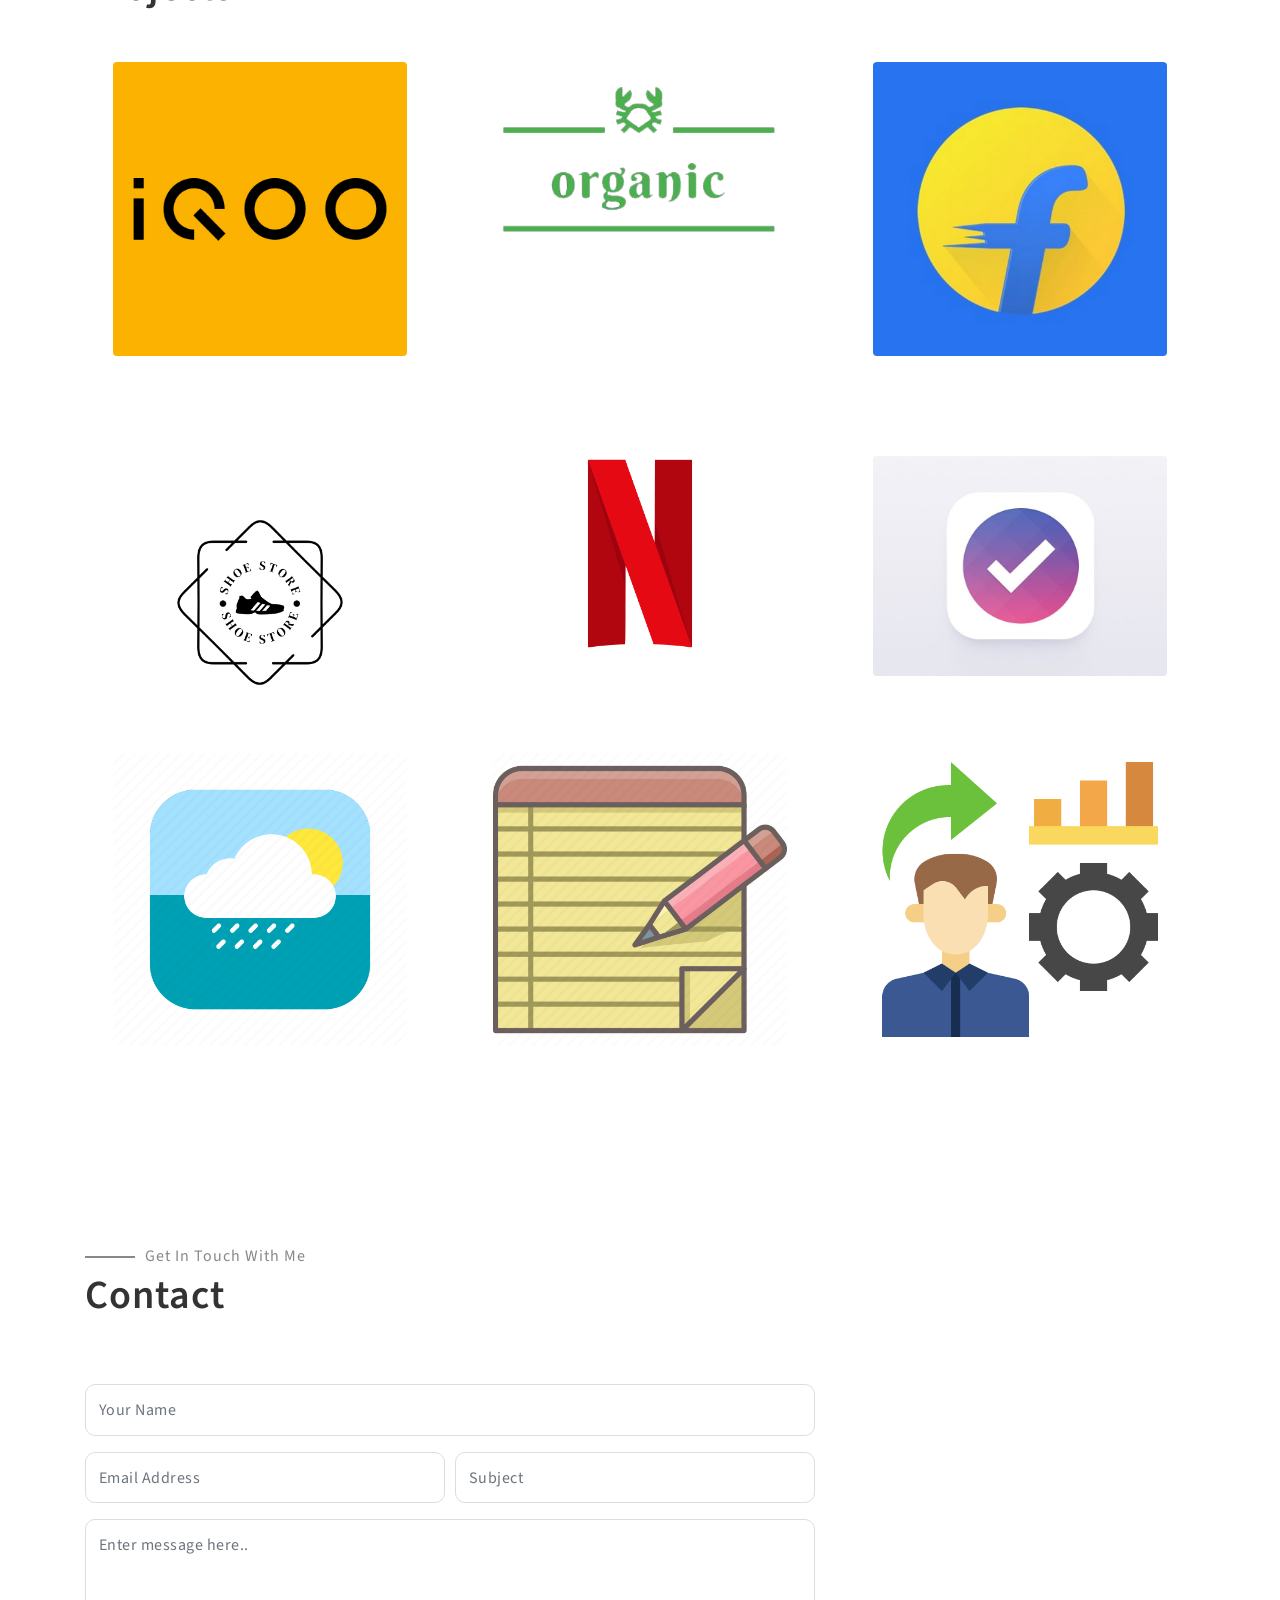
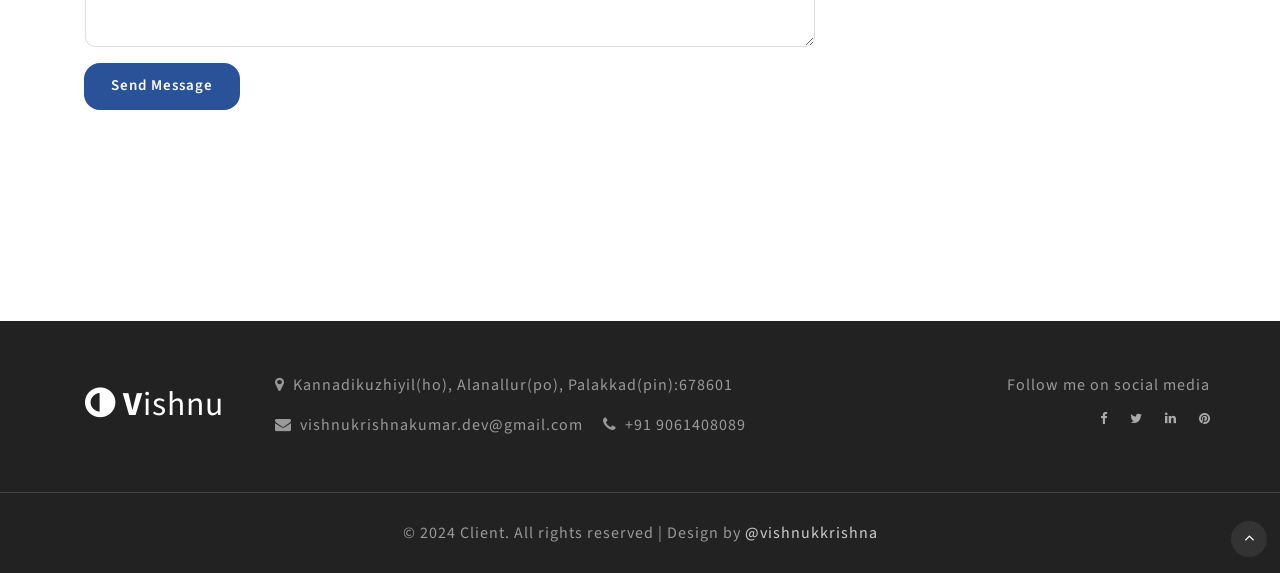
==== commit 2e43c4e4: "ui changed" ====
--- a/index.html
+++ b/index.html
@@ -1,798 +1,771 @@
 <!DOCTYPE html>
 <html lang="en">
-    <head>
-        <title>vk portfolio</title>
-        <link rel="icon" href="images/logo-black.png" />
-        <!-- For-Mobile-Apps -->
-        <meta name="viewport" content="width=device-width, initial-scale=1" />
-        <meta http-equiv="Content-Type" content="text/html; charset=utf-8" />
-        <meta
-            name="keywords"
-            content="Client Responsive web template, Bootstrap Web Templates, Flat Web Templates, Android Compatible web template, 
+  <head>
+    <title>vk portfolio</title>
+    <link rel="icon" href="images/logo-black.png" />
+    <!-- For-Mobile-Apps -->
+    <meta name="viewport" content="width=device-width, initial-scale=1" />
+    <meta http-equiv="Content-Type" content="text/html; charset=utf-8" />
+    <meta
+      name="keywords"
+      content="Client Responsive web template, Bootstrap Web Templates, Flat Web Templates, Android Compatible web template, 
 Smartphone Compatible web template, free webdesigns for Nokia, Samsung, LG, SonyEricsson, Motorola web design"
-        />
-        <link
-            rel="stylesheet"
-            href="https://cdnjs.cloudflare.com/ajax/libs/font-awesome/4.7.0/css/font-awesome.min.css"
-        />
-
-        <script>
-            addEventListener(
-                "load",
-                function () {
-                    setTimeout(hideURLbar, 0);
-                },
-                false
-            );
-
-            function hideURLbar() {
-                window.scrollTo(0, 1);
-            }
-        </script>
-
-        <!-- CSS Files -->
-        <link href="/css/bootstrap.css" rel="stylesheet" type="text/css" />
-        <!-- Bootstrap CSS -->
-        <link href="/css/style.css" rel="stylesheet" type="text/css" />
-        <!-- Custom CSS -->
-        <link href="/css/font-awesome.min.css" rel="stylesheet" />
-        <!-- Fontawesome CSS -->
-        <!-- CSS Files -->
-
-        <!-- Google Fonts -->
-        <link
-            href="//fonts.googleapis.com/css?family=Source+Sans+Pro:200,200i,300,300i,400,400i,600,600i,700,700i,900,900i&amp;subset=cyrillic,cyrillic-ext,greek,greek-ext,latin-ext,vietnamese"
-            rel="stylesheet"
-        />
-        <!-- Google Fonts -->
-        <!-- Ajax File -->
-        <script src="https://ajax.googleapis.com/ajax/libs/jquery/3.5.1/jquery.min.js"></script>
-    </head>
-
-    <body>
-        <!-- Header -->
-        <header>
-            <nav class="navbar">
-                <div class="container">
-                    <h1 class="wthree-logo">
-                        <a href="index.html" id="logoLink"
-                            ><i class="fa fa-adjust"></i> <span>V</span>ishnu</a
-                        >
-                    </h1>
-
-                    <!-- Menu -->
-                    <ul id="menu">
-                        <li>
-                            <input id="check02" type="checkbox" name="menu" />
-                            <label for="check02"
-                                ><span
-                                    class="fa fa-bars"
-                                    aria-hidden="true"
-                                ></span
-                            ></label>
-                            <ul class="submenu">
-                                <li>
-                                    <a href="index.html" class="active">Home</a>
-                                </li>
-                                <li><a href="#about">About Me</a></li>
-                                <li><a href="#services">Services</a></li>
-                                <li><a href="#experience">Experience</a></li>
-                                <li><a href="#portfolio">Projects</a></li>
-                                <li><a href="#contact">Contact Me</a></li>
-                            </ul>
-                        </li>
-                    </ul>
-                    <!-- Menu -->
+    />
+    <link
+      rel="stylesheet"
+      href="https://cdnjs.cloudflare.com/ajax/libs/font-awesome/4.7.0/css/font-awesome.min.css"
+    />
+
+    <script>
+      addEventListener(
+        "load",
+        function () {
+          setTimeout(hideURLbar, 0);
+        },
+        false
+      );
+
+      function hideURLbar() {
+        window.scrollTo(0, 1);
+      }
+    </script>
+
+    <!-- CSS Files -->
+    <link href="/css/bootstrap.css" rel="stylesheet" type="text/css" />
+    <!-- Bootstrap CSS -->
+    <link href="/css/style.css" rel="stylesheet" type="text/css" />
+    <!-- Custom CSS -->
+    <link href="/css/font-awesome.min.css" rel="stylesheet" />
+    <!-- Fontawesome CSS -->
+    <!-- CSS Files -->
+
+    <!-- Google Fonts -->
+    <link
+      href="//fonts.googleapis.com/css?family=Source+Sans+Pro:200,200i,300,300i,400,400i,600,600i,700,700i,900,900i&amp;subset=cyrillic,cyrillic-ext,greek,greek-ext,latin-ext,vietnamese"
+      rel="stylesheet"
+    />
+    <!-- Google Fonts -->
+    <!-- Ajax File -->
+    <script src="https://ajax.googleapis.com/ajax/libs/jquery/3.5.1/jquery.min.js"></script>
+  </head>
+
+  <body>
+    <!-- Header -->
+    <header>
+      <nav class="navbar">
+        <div class="container">
+          <h1 class="wthree-logo">
+            <a href="index.html" id="logoLink"
+              ><i class="fa fa-adjust"></i> <span>V</span>ishnu</a
+            >
+          </h1>
+
+          <!-- Menu -->
+          <ul id="menu">
+            <li>
+              <input id="check02" type="checkbox" name="menu" />
+              <label for="check02"
+                ><span class="fa fa-bars" aria-hidden="true"></span
+              ></label>
+              <ul class="submenu">
+                <li>
+                  <a href="index.html" class="active">Home</a>
+                </li>
+                <li><a href="#about">About Me</a></li>
+                <li><a href="#services">Services</a></li>
+                <li><a href="#experience">Experience</a></li>
+                <li><a href="#portfolio">Projects</a></li>
+                <li><a href="#contact">Contact Me</a></li>
+              </ul>
+            </li>
+          </ul>
+          <!-- Menu -->
+        </div>
+      </nav>
+    </header>
+    <!-- Header -->
+
+    <!-- Banner -->
+    <div id="home" class="banner-w3pvt d-flex">
+      <div class="container">
+        <div class="row">
+          <div class="col-lg-7 bnr-txt-w3pvt">
+            <div class="bnr-w3pvt-txt mt-sm-5">
+              <h6>Welcome to my Personal Website</h6>
+              <h2>Hello <span>I'm Vishnu Krishnakumar</span></h2>
+              <h4>Full Stack Python Developer</h4>
+              <p class="mt-4">
+                Self Learner hardworking fresher, seeking for an opportunity to
+                work in a challenging environment to prove my skills and utilze
+                my knowledge & inteligence in the growth of the orhanization.
+              </p>
+              <ul class="social_section_1info mt-4">
+                <li class="mb-2 facebook">
+                  <a
+                    href="https://www.facebook.com/profile.php?id=100008371385629"
+                    ><span class="fa fa-github"></span
+                  ></a>
+                </li>
+                <li class="mb-2 facebook">
+                  <a
+                    href="https://www.facebook.com/profile.php?id=100008371385629"
+                    ><span class="fa fa-facebook"></span
+                  ></a>
+                </li>
+                <li class="mb-2 twitter">
+                  <a
+                    href="https://twitter.com/_v_i_c_h_o_o_z_?t=UkZoMVhnokA70HrqZ5mY7g&s=09"
+                    ><span class="fa fa-twitter"></span
+                  ></a>
+                </li>
+                <li class="linkedin">
+                  <a href="https://www.linkedin.com/in/vishnukrishnakumar"
+                    ><span class="fa fa-linkedin"></span
+                  ></a>
+                </li>
+                <li class="pinterest">
+                  <a href="https://pin.it/4A92TUC"
+                    ><span class="fa fa-pinterest"></span
+                  ></a>
+                </li>
+              </ul>
+              <a href="#about" class="scroll bnr-btn mr-2">Read more </a>
+              <a href="#contact" class="scroll bnr-btn1">Contact Me </a>
+            </div>
+          </div>
+        </div>
+      </div>
+    </div>
+    <!-- Banner -->
+
+    <!-- About -->
+    <section class="about" id="about">
+      <div class="container-fluid">
+        <div class="row">
+          <div class="col-lg-5 p-0">
+            <img
+              src="images/about11.jpeg.jpg"
+              alt=""
+              class="img-fluid border-5"
+            />
+          </div>
+          <div class="col-lg-6">
+            <div class="about-right">
+              <h4 class="main">Qualification</h4>
+              <p>
+                <strong>Diploma in Engineering:</strong>
+                Electronics and Communication Engineering<br />
+                Grade: 7.4
+              </p>
+              <div class="row mt-sm-5 mt-4 about-right-inner">
+                <div class="col-sm-4 col-6 myphoto-sign text-center">
+                  <img
+                    src="images/profile-pic.jpg"
+                    alt=""
+                    class="img-fluid rounded-circle"
+                  />
                 </div>
-            </nav>
-        </header>
-        <!-- Header -->
-
-        <!-- Banner -->
-        <div id="home" class="banner-w3pvt d-flex">
-            <div class="container">
-                <div class="row">
-                    <div class="col-lg-7 bnr-txt-w3pvt">
-                        <div class="bnr-w3pvt-txt mt-sm-5">
-                            <h6>Welcome to my Personal Website</h6>
-                            <h2>Hello <span>I'm Vishnu Krishnakumar</span></h2>
-                            <h4>Full Stack Developer</h4>
-                            <p class="mt-4">
-                                Self Learner hardworking fresher, seeking for an
-                                opportunity to work in a challenging environment
-                                to prove my skills and utilze my knowledge &
-                                inteligence in the growth of the orhanization.
-                            </p>
-                            <ul class="social_section_1info mt-4">
-                                <li class="mb-2 facebook">
-                                    <a
-                                        href="https://www.facebook.com/profile.php?id=100008371385629"
-                                        ><span class="fa fa-github"></span
-                                    ></a>
-                                </li>
-                                <li class="mb-2 facebook">
-                                    <a
-                                        href="https://www.facebook.com/profile.php?id=100008371385629"
-                                        ><span class="fa fa-facebook"></span
-                                    ></a>
-                                </li>
-                                <li class="mb-2 twitter">
-                                    <a
-                                        href="https://twitter.com/_v_i_c_h_o_o_z_?t=UkZoMVhnokA70HrqZ5mY7g&s=09"
-                                        ><span class="fa fa-twitter"></span
-                                    ></a>
-                                </li>
-                                <li class="linkedin">
-                                    <a
-                                        href="https://www.linkedin.com/in/vishnukrishnakumar"
-                                        ><span class="fa fa-linkedin"></span
-                                    ></a>
-                                </li>
-                                <li class="pinterest">
-                                    <a href="https://pin.it/4A92TUC"
-                                        ><span class="fa fa-pinterest"></span
-                                    ></a>
-                                </li>
-                            </ul>
-                            <a href="#about" class="scroll bnr-btn mr-2"
-                                >Read more
-                            </a>
-                            <a href="#contact" class="scroll bnr-btn1"
-                                >Contact Me
-                            </a>
+                <div class="col-sm-7 offset-lg-1">
+                  <h4>Personal Info</h4>
+                  <p>
+                    Hello, My name is
+                    <strong>Vishnu</strong>. I am a
+                    <strong>Web Developer</strong>
+                  </p>
+                  <h4 class="mt-4">Skills & Abilities</h4>
+                  <div class="progress-one mt-3">
+                    <h4 class="progress-tittle">React JS Developer</h4>
+                    <div class="progress">
+                      <div
+                        class="progress-bar"
+                        role="progressbar"
+                        style="width: 90%"
+                        aria-valuenow="80"
+                        aria-valuemin="0"
+                        aria-valuemax="100"
+                      ></div>
+                    </div>
+                  </div>
+                  <div class="progress-one my-lg-3">
+                    <h4 class="progress-tittle">Python Developer</h4>
+                    <div class="progress">
+                      <div
+                        class="progress-bar bg-danger"
+                        role="progressbar"
+                        style="width: 100%"
+                        aria-valuenow="65"
+                        aria-valuemin="0"
+                        aria-valuemax="100"
+                      ></div>
+                    </div>
+                  </div>
+                  <div class="progress-one">
+                    <h4 class="progress-tittle">Full Stack Developer</h4>
+                    <div class="progress">
+                      <div
+                        class="progress-bar bg-info"
+                        role="progressbar"
+                        style="width: 100%"
+                        aria-valuenow="100"
+                        aria-valuemin="0"
+                        aria-valuemax="100"
+                      ></div>
+                    </div>
+                  </div>
+                </div>
+              </div>
+            </div>
+          </div>
+          <h3 class="position">About Me</h3>
+        </div>
+      </div>
+    </section>
+    <!-- About -->
+
+    <!-- Services-->
+    <section class="services pt-5" id="services">
+      <div class="container py-lg-5">
+        <p class="paragraph">What I do for you</p>
+        <h3 class="heading mb-sm-5 mb-4">My Services</h3>
+        <div class="row">
+          <div class="col-lg-3 col-sm-6 mb-5">
+            <div class="panel panel-default">
+              <div class="panel-thumbnail">
+                <img src="images/s1.png" alt="" class="img-fluid" />
+                <h3>01</h3>
+                <h4 class="mt-3">Front End</h4>
+                <p class="mt-3">
+                  React JS, HTML, CSS, and JavaScript, so that users can view
+                  and interact with that website.
+                </p>
+              </div>
+            </div>
+          </div>
+          <div class="col-lg-3 col-sm-6 mb-5">
+            <div class="panel panel-default">
+              <div class="panel-thumbnail">
+                <img src="images/s2.png" alt="" class="img-fluid" />
+                <h3>02</h3>
+                <h4 class="mt-3">Back End</h4>
+                <p class="mt-3">
+                  Programming using Python. Server Architecture, Database
+                  Administraction.
+                </p>
+              </div>
+            </div>
+          </div>
+          <div class="col-lg-3 col-sm-6 mb-5">
+            <div class="panel panel-default">
+              <div class="panel-thumbnail">
+                <img src="images/s3.png" alt="" class="img-fluid" />
+                <h3>03</h3>
+                <h4 class="mt-3">Python Developer</h4>
+                <p class="mt-3">
+                  Web Development,Scripting, Design web frameworks, Data
+                  analysis.
+                </p>
+              </div>
+            </div>
+          </div>
+          <div class="col-lg-3 col-sm-6 mb-5">
+            <div class="panel panel-default">
+              <div class="panel-thumbnail">
+                <img src="images/s4.png" alt="" class="img-fluid" />
+                <h3>04</h3>
+                <h4 class="mt-3">Full Stack Developer</h4>
+                <p class="mt-3">
+                  Software and Web Dev. planning and execution of test runs.
+                  Managing Complex Projects
+                </p>
+              </div>
+            </div>
+          </div>
+        </div>
+      </div>
+    </section>
+    <!-- Services -->
+
+    <!-- Process -->
+    <section class="experience py-6" id="experience">
+      <div class="container py-3">
+        <p class="paragraph">work experience</p>
+        <h3 class="heading mb-sm-5 mb-4">My Experience</h3>
+        <div class="middile-inner-con">
+          <div class="tab-main mx-auto">
+            <input id="tab1" type="radio" name="tabs" checked />
+            <label for="tab1"
+              ><img src="images/s1.png" alt="" class="img-fluid" /> SFO
+              Technologies</label
+            >
+
+            <input id="tab2" type="radio" name="tabs" />
+            <label for="tab2"
+              ><img src="images/s2.png" alt="" class="img-fluid" />
+              Brototype</label
+            >
+
+            <section id="content1">
+              <div class="menu-grids">
+                <div class="t-in">
+                  <div class="text-info-sec">
+                    <div class="service-in text-left">
+                      <div class="card">
+                        <div class="card-body p-0">
+                          <img src="images/s1.png" alt="" class="img-fluid" />
+                          <img src="images/s2.png" alt="" class="img-fluid" />
+                          <img src="images/s3.png" alt="" class="img-fluid" />
+                          <h3 class="mb-md-4">
+                            SFO Technologies Kakkanad, Kochi (Cochin) - 682 037,
+                            INDIA
+                          </h3>
+                          <h5 class="my-3 card-title" data-aos="fade-left">
+                            Maintenance Engineer (2019 to 2021)
+                          </h5>
+                          <p class="card-text" data-aos="fade-left">
+                            Design maintenance strategies, procedures and
+                            methods. Diagnose breakdown problems. Control
+                            maintenance tools, stores and equipment.
+                          </p>
                         </div>
+                      </div>
                     </div>
+                  </div>
                 </div>
-            </div>
-        </div>
-        <!-- Banner -->
-
-        <!-- About -->
-        <section class="about" id="about">
-            <div class="container-fluid">
-                <div class="row">
-                    <div class="col-lg-5 p-0">
-                        <img
-                            src="images/about11.jpeg.jpg"
-                            alt=""
-                            class="img-fluid border-5"
-                        />
+              </div>
+            </section>
+
+            <section id="content2">
+              <div class="menu-grids">
+                <div class="t-in">
+                  <div class="text-info-sec">
+                    <div class="service-in text-left">
+                      <div class="card">
+                        <div class="card-body p-0">
+                          <img src="images/s2.png" alt="" class="img-fluid" />
+                          <img src="images/s3.png" alt="" class="img-fluid" />
+                          <img src="images/s4.png" alt="" class="img-fluid" />
+                          <h3 class="mb-md-4">Brototype KINFRA Calicut</h3>
+                          <h5 class="my-3 card-title">
+                            Python Developer Intern
+                          </h5>
+                          <p class="card-text">
+                            Self Learner hardworking fresher, seeking for an
+                            opportunity to work in a challenging environment to
+                            prove my skills and utilze my knowledge &
+                            inteligence in the growth of the orhanization.
+                          </p>
+                        </div>
+                      </div>
                     </div>
-                    <div class="col-lg-6">
-                        <div class="about-right">
-                            <h4 class="main">Qualification</h4>
-                            <p>
-                                <strong>Diploma in Engineering:</strong>
-                                Electronics and Communication Engineering<br />
-                                Grade: 7.4
-                            </p>
-                            <div class="row mt-sm-5 mt-4 about-right-inner">
-                                <div
-                                    class="col-sm-4 col-6 myphoto-sign text-center"
-                                >
-                                    <img
-                                        src="images/profile-pic.jpg"
-                                        alt=""
-                                        class="img-fluid rounded-circle"
-                                    />
-                                </div>
-                                <div class="col-sm-7 offset-lg-1">
-                                    <h4>Personal Info</h4>
-                                    <p>
-                                        Hello, My name is
-                                        <strong>Vishnu</strong>. I am a
-                                        <strong>Web Developer</strong>
-                                    </p>
-                                    <h4 class="mt-4">Skills & Abilities</h4>
-                                    <div class="progress-one mt-3">
-                                        <h4 class="progress-tittle">
-                                            Web Developer
-                                        </h4>
-                                        <div class="progress">
-                                            <div
-                                                class="progress-bar"
-                                                role="progressbar"
-                                                style="width: 90%"
-                                                aria-valuenow="80"
-                                                aria-valuemin="0"
-                                                aria-valuemax="100"
-                                            ></div>
-                                        </div>
-                                    </div>
-                                    <div class="progress-one my-lg-3">
-                                        <h4 class="progress-tittle">
-                                            Python Developer
-                                        </h4>
-                                        <div class="progress">
-                                            <div
-                                                class="progress-bar bg-danger"
-                                                role="progressbar"
-                                                style="width: 100%"
-                                                aria-valuenow="65"
-                                                aria-valuemin="0"
-                                                aria-valuemax="100"
-                                            ></div>
-                                        </div>
-                                    </div>
-                                    <div class="progress-one">
-                                        <h4 class="progress-tittle">
-                                            Full Stack Developer
-                                        </h4>
-                                        <div class="progress">
-                                            <div
-                                                class="progress-bar bg-info"
-                                                role="progressbar"
-                                                style="width: 100%"
-                                                aria-valuenow="100"
-                                                aria-valuemin="0"
-                                                aria-valuemax="100"
-                                            ></div>
-                                        </div>
-                                    </div>
-                                </div>
-                            </div>
-                        </div>
-                    </div>
-                    <h3 class="position">About Me</h3>
+                  </div>
                 </div>
-            </div>
-        </section>
-        <!-- About -->
-
-        <!-- Services-->
-        <section class="services pt-5" id="services">
-            <div class="container py-lg-5">
-                <p class="paragraph">What I do for you</p>
-                <h3 class="heading mb-sm-5 mb-4">My Services</h3>
-                <div class="row">
-                    <div class="col-lg-3 col-sm-6 mb-5">
-                        <div class="panel panel-default">
-                            <div class="panel-thumbnail">
-                                <img
-                                    src="images/s1.png"
-                                    alt=""
-                                    class="img-fluid"
-                                />
-                                <h3>01</h3>
-                                <h4 class="mt-3">Front End</h4>
-                                <p class="mt-3">
-                                    HTML, CSS, and JavaScript, so that users can
-                                    view and interact with that website.
-                                </p>
-                            </div>
-                        </div>
-                    </div>
-                    <div class="col-lg-3 col-sm-6 mb-5">
-                        <div class="panel panel-default">
-                            <div class="panel-thumbnail">
-                                <img
-                                    src="images/s2.png"
-                                    alt=""
-                                    class="img-fluid"
-                                />
-                                <h3>02</h3>
-                                <h4 class="mt-3">Back End</h4>
-                                <p class="mt-3">
-                                    Programming using Python. Server
-                                    Architecture, Database Administraction.
-                                </p>
-                            </div>
-                        </div>
-                    </div>
-                    <div class="col-lg-3 col-sm-6 mb-5">
-                        <div class="panel panel-default">
-                            <div class="panel-thumbnail">
-                                <img
-                                    src="images/s3.png"
-                                    alt=""
-                                    class="img-fluid"
-                                />
-                                <h3>03</h3>
-                                <h4 class="mt-3">Python Developer</h4>
-                                <p class="mt-3">
-                                    Web Development,Scripting, Design web
-                                    frameworks, Data analysis.
-                                </p>
-                            </div>
-                        </div>
-                    </div>
-                    <div class="col-lg-3 col-sm-6 mb-5">
-                        <div class="panel panel-default">
-                            <div class="panel-thumbnail">
-                                <img
-                                    src="images/s4.png"
-                                    alt=""
-                                    class="img-fluid"
-                                />
-                                <h3>04</h3>
-                                <h4 class="mt-3">Full Stack Developer</h4>
-                                <p class="mt-3">
-                                    Software and Web Dev. planning and execution
-                                    of test runs. Managing Complex Projects
-                                </p>
-                            </div>
-                        </div>
-                    </div>
-                </div>
-            </div>
-        </section>
-        <!-- Services -->
-
-        <!-- Process -->
-        <section class="experience py-6" id="experience">
-            <div class="container py-3">
-                <p class="paragraph">work experience</p>
-                <h3 class="heading mb-sm-5 mb-4">My Experience</h3>
-                <div class="middile-inner-con">
-                    <div class="tab-main mx-auto">
-                        <input id="tab1" type="radio" name="tabs" checked />
-                        <label for="tab1"
-                            ><img
-                                src="images/s1.png"
-                                alt=""
-                                class="img-fluid"
-                            />
-                            SFO Technologies</label
-                        >
-
-                        <input id="tab2" type="radio" name="tabs" />
-                        <label for="tab2"
-                            ><img
-                                src="images/s2.png"
-                                alt=""
-                                class="img-fluid"
-                            />
-                            Brototype</label
-                        >
-
-                        <section id="content1">
-                            <div class="menu-grids">
-                                <div class="t-in">
-                                    <div class="text-info-sec">
-                                        <div class="service-in text-left">
-                                            <div class="card">
-                                                <div class="card-body p-0">
-                                                    <img
-                                                        src="images/s1.png"
-                                                        alt=""
-                                                        class="img-fluid"
-                                                    />
-                                                    <img
-                                                        src="images/s2.png"
-                                                        alt=""
-                                                        class="img-fluid"
-                                                    />
-                                                    <img
-                                                        src="images/s3.png"
-                                                        alt=""
-                                                        class="img-fluid"
-                                                    />
-                                                    <h3 class="mb-md-4">
-                                                        SFO Technologies
-                                                        Kakkanad, Kochi (Cochin)
-                                                        - 682 037, INDIA
-                                                    </h3>
-                                                    <h5
-                                                        class="my-3 card-title"
-                                                        data-aos="fade-left"
-                                                    >
-                                                        Maintenance Engineer
-                                                        (2019 to 2021)
-                                                    </h5>
-                                                    <p
-                                                        class="card-text"
-                                                        data-aos="fade-left"
-                                                    >
-                                                        Design maintenance
-                                                        strategies, procedures
-                                                        and methods. Diagnose
-                                                        breakdown problems.
-                                                        Control maintenance
-                                                        tools, stores and
-                                                        equipment.
-                                                    </p>
-                                                </div>
-                                            </div>
-                                        </div>
-                                    </div>
-                                </div>
-                            </div>
-                        </section>
-
-                        <section id="content2">
-                            <div class="menu-grids">
-                                <div class="t-in">
-                                    <div class="text-info-sec">
-                                        <div class="service-in text-left">
-                                            <div class="card">
-                                                <div class="card-body p-0">
-                                                    <img
-                                                        src="images/s2.png"
-                                                        alt=""
-                                                        class="img-fluid"
-                                                    />
-                                                    <img
-                                                        src="images/s3.png"
-                                                        alt=""
-                                                        class="img-fluid"
-                                                    />
-                                                    <img
-                                                        src="images/s4.png"
-                                                        alt=""
-                                                        class="img-fluid"
-                                                    />
-                                                    <h3 class="mb-md-4">
-                                                        Brototype KINFRA Calicut
-                                                    </h3>
-                                                    <h5 class="my-3 card-title">
-                                                        Python Developer Intern
-                                                    </h5>
-                                                    <p class="card-text">
-                                                        Self Learner hardworking
-                                                        fresher, seeking for an
-                                                        opportunity to work in a
-                                                        challenging environment
-                                                        to prove my skills and
-                                                        utilze my knowledge &
-                                                        inteligence in the
-                                                        growth of the
-                                                        orhanization.
-                                                    </p>
-                                                </div>
-                                            </div>
-                                        </div>
-                                    </div>
-                                </div>
-                            </div>
-                        </section>
-                    </div>
-                </div>
-            </div>
-        </section>
-        <!-- Process -->
-
-        <!-- Quote -->
-        <section class="quote py-5">
-            <div class="container py-lg-5">
-                <div class="row">
-                    <div class="col-lg-8">
-                        <h4>
-                            "Do the difficult things while they are easy and do
-                            the great things while they are small. A journey of
-                            a thousand miles must begin with a single step."
-                        </h4>
-                        <h5>Lao Tzu</h5>
-                    </div>
-                </div>
-            </div>
-        </section>
-        <!-- Quote -->
-
-        <!-- Projects -->
-        <section class="portfolio py-5" id="portfolio">
-            <div class="container py-lg-5">
-                <p class="paragraph">My recent Work</p>
-                <h3 class="heading mb-sm-5 mb-4">Projects</h3>
-                <div class="row" style="justify-content: space-around">
-                    <div class="col-lg-4 col-md-4 col-12 p-0">
-                        <div class="box9">
-                            <img
-                                src="images/iQOO cards 01.jpg"
-                                alt="portfolio"
-                                class="img-fluid rounded"
-                            />
-                            <div class="box-content">
-                                <h3 class="title">iQOO Project</h3>
-                                <ul class="icon">
-                                    <li>
-                                        <!-- <a href="#"><i class="fa fa-search"></i></a> -->
-                                    </li>
-                                    <li>
-                                        <a
-                                            href="https://github.com/vishnukkrishna/iQOO"
-                                            ><i class="fa fa-link"></i
-                                        ></a>
-                                    </li>
-                                </ul>
-                            </div>
-                        </div>
-                    </div>
-                    <div class="col-lg-4 col-md-4 col-6 p-0">
-                        <div class="box9">
-                            <img
-                                src="images/logo.png"
-                                alt="portfolio"
-                                class="img-fluid rounded"
-                            />
-                            <div class="box-content">
-                                <h3 class="title">Organic Vegitables</h3>
-                                <ul class="icon">
-                                    <!-- <li>
+              </div>
+            </section>
+          </div>
+        </div>
+      </div>
+    </section>
+    <!-- Process -->
+
+    <!-- Quote -->
+    <section class="quote py-5">
+      <div class="container py-lg-5">
+        <div class="row">
+          <div class="col-lg-8">
+            <h4>
+              "Do the difficult things while they are easy and do the great
+              things while they are small. A journey of a thousand miles must
+              begin with a single step."
+            </h4>
+            <h5>Lao Tzu</h5>
+          </div>
+        </div>
+      </div>
+    </section>
+    <!-- Quote -->
+
+    <!-- Projects -->
+    <section class="portfolio py-5" id="portfolio">
+      <div class="container py-lg-5">
+        <p class="paragraph">My recent Work</p>
+        <h3 class="heading mb-sm-5 mb-4">Projects</h3>
+        <div class="row" style="justify-content: space-around">
+          <div class="col-lg-4 col-md-4 col-12 p-0">
+            <div class="box9">
+              <img
+                src="images/iQOO cards 01.jpg"
+                alt="portfolio"
+                class="img-fluid rounded"
+              />
+              <div class="box-content">
+                <h3 class="title">iQOO Project</h3>
+                <ul class="icon">
+                  <li>
+                    <!-- <a href="#"><i class="fa fa-search"></i></a> -->
+                  </li>
+                  <li>
+                    <a href="https://github.com/vishnukkrishna/iQOO"
+                      ><i class="fa fa-link"></i
+                    ></a>
+                  </li>
+                </ul>
+              </div>
+            </div>
+          </div>
+          <div class="col-lg-4 col-md-4 col-6 p-0">
+            <div class="box9">
+              <img
+                src="images/logo.png"
+                alt="portfolio"
+                class="img-fluid rounded"
+              />
+              <div class="box-content">
+                <h3 class="title">Organic Vegitables</h3>
+                <ul class="icon">
+                  <!-- <li>
                     <a href="#"><i class="fa fa-search"></i></a>
                   </li> -->
-                                    <li>
-                                        <a
-                                            href="https://github.com/vishnukkrishna/Organic-Vegetables.git"
-                                            ><i class="fa fa-link"></i
-                                        ></a>
-                                    </li>
-                                </ul>
-                            </div>
-                        </div>
-                    </div>
-                    <div class="col-lg-4 col-md-4 col-6 p-0">
-                        <div class="box9">
-                            <img
-                                src="images/flipkart_profile.jpg"
-                                alt="portfolio"
-                                class="img-fluid rounded"
-                            />
-                            <div class="box-content">
-                                <h3 class="title">Flipkart Project</h3>
-                                <ul class="icon">
-                                    <li>
-                                        <!-- <a href="#"><i class="fa fa-search"></i></a> -->
-                                    </li>
-                                    <li>
-                                        <a
-                                            href="https://github.com/vishnukkrishna/Flipkart-"
-                                            ><i class="fa fa-link"></i
-                                        ></a>
-                                    </li>
-                                </ul>
-                            </div>
-                        </div>
-                    </div>
-                </div>
-            </div>
-            <!-- .................................. -->
-            <div class="container py-lg-5">
-                <div class="row" style="justify-content: space-around">
-                    <div class="col-lg-4 col-md-4 col-12 p-0">
-                        <div class="box9">
-                            <img
-                                src="images/shoe-logo-black.png"
-                                alt="portfolio"
-                                class="img-fluid rounded"
-                            />
-                            <div class="box-content">
-                                <h3 class="title">Shoe Store</h3>
-                                <ul class="icon">
-                                    <li>
-                                        <!-- <a href="#"><i class="fa fa-search"></i></a> -->
-                                    </li>
-                                    <li>
-                                        <a
-                                            href="https://github.com/vishnukkrishna/ShoeStore.git"
-                                            ><i class="fa fa-link"></i
-                                        ></a>
-                                    </li>
-                                </ul>
-                            </div>
-                        </div>
-                    </div>
-                    <div class="col-lg-4 col-md-4 col-6 p-0">
-                        <div class="box9">
-                            <img
-                                src="images/Netflix-Logo-2006.png"
-                                alt="portfolio"
-                                class="img-fluid rounded"
-                            />
-                            <div class="box-content">
-                                <h3 class="title">Netflix React JS</h3>
-                                <ul class="icon">
-                                    <!-- <li>
+                  <li>
+                    <a
+                      href="https://github.com/vishnukkrishna/Organic-Vegetables.git"
+                      ><i class="fa fa-link"></i
+                    ></a>
+                  </li>
+                </ul>
+              </div>
+            </div>
+          </div>
+          <div class="col-lg-4 col-md-4 col-6 p-0">
+            <div class="box9">
+              <img
+                src="images/flipkart_profile.jpg"
+                alt="portfolio"
+                class="img-fluid rounded"
+              />
+              <div class="box-content">
+                <h3 class="title">Flipkart Project</h3>
+                <ul class="icon">
+                  <li>
+                    <!-- <a href="#"><i class="fa fa-search"></i></a> -->
+                  </li>
+                  <li>
+                    <a href="https://github.com/vishnukkrishna/Flipkart-"
+                      ><i class="fa fa-link"></i
+                    ></a>
+                  </li>
+                </ul>
+              </div>
+            </div>
+          </div>
+        </div>
+      </div>
+      <!-- .................................. -->
+      <div class="container py-lg-5">
+        <div class="row" style="justify-content: space-around">
+          <div class="col-lg-4 col-md-4 col-12 p-0">
+            <div class="box9">
+              <img
+                src="images/shoe-logo-black.png"
+                alt="portfolio"
+                class="img-fluid rounded"
+              />
+              <div class="box-content">
+                <h3 class="title">Shoe Store</h3>
+                <ul class="icon">
+                  <li>
+                    <!-- <a href="#"><i class="fa fa-search"></i></a> -->
+                  </li>
+                  <li>
+                    <a href="https://github.com/vishnukkrishna/ShoeStore.git"
+                      ><i class="fa fa-link"></i
+                    ></a>
+                  </li>
+                </ul>
+              </div>
+            </div>
+          </div>
+          <div class="col-lg-4 col-md-4 col-6 p-0">
+            <div class="box9">
+              <img
+                src="images/Netflix-Logo-2006.png"
+                alt="portfolio"
+                class="img-fluid rounded"
+              />
+              <div class="box-content">
+                <h3 class="title">Netflix React JS</h3>
+                <ul class="icon">
+                  <!-- <li>
                     <a href="#"><i class="fa fa-search"></i></a>
                   </li> -->
-                                    <li>
-                                        <a
-                                            href="https://github.com/vishnukkrishna/Netflix_ReactJS.git"
-                                            ><i class="fa fa-link"></i
-                                        ></a>
-                                    </li>
-                                </ul>
-                            </div>
-                        </div>
-                    </div>
-                    <div class="col-lg-4 col-md-4 col-6 p-0">
-                        <div class="box9">
-                            <img
-                                src="images/todo-list.jpg"
-                                alt="portfolio"
-                                class="img-fluid rounded"
-                            />
-                            <div class="box-content">
-                                <h3 class="title">TODO List</h3>
-                                <ul class="icon">
-                                    <li>
-                                        <!-- <a href="#"><i class="fa fa-search"></i></a> -->
-                                    </li>
-                                    <li>
-                                        <a
-                                            href="https://github.com/vishnukkrishna/Todo-React-JS.git"
-                                            ><i class="fa fa-link"></i
-                                        ></a>
-                                    </li>
-                                </ul>
-                            </div>
-                        </div>
-                    </div>
+                  <li>
+                    <a
+                      href="https://github.com/vishnukkrishna/Netflix_ReactJS.git"
+                      ><i class="fa fa-link"></i
+                    ></a>
+                  </li>
+                </ul>
+              </div>
+            </div>
+          </div>
+          <div class="col-lg-4 col-md-4 col-6 p-0">
+            <div class="box9">
+              <img
+                src="images/todo-list.jpg"
+                alt="portfolio"
+                class="img-fluid rounded"
+              />
+              <div class="box-content">
+                <h3 class="title">TODO List</h3>
+                <ul class="icon">
+                  <li>
+                    <!-- <a href="#"><i class="fa fa-search"></i></a> -->
+                  </li>
+                  <li>
+                    <a
+                      href="https://github.com/vishnukkrishna/Todo-React-JS.git"
+                      ><i class="fa fa-link"></i
+                    ></a>
+                  </li>
+                </ul>
+              </div>
+            </div>
+          </div>
+          <div class="col-lg-4 col-md-4 col-12 p-0">
+            <div class="box9">
+              <img
+                src="images/weather.png"
+                alt="portfolio"
+                class="img-fluid rounded"
+              />
+              <div class="box-content">
+                <h3 class="title">Weather App</h3>
+                <ul class="icon">
+                  <li>
+                    <!-- <a href="#"><i class="fa fa-search"></i></a> -->
+                  </li>
+                  <li>
+                    <a href="https://vk-weather-app.vercel.app/"
+                      ><i class="fa fa-link"></i
+                    ></a>
+                  </li>
+                </ul>
+              </div>
+            </div>
+          </div>
+          <div class="col-lg-4 col-md-4 col-6 p-0">
+            <div class="box9">
+              <img
+                src="images/stickynote.png"
+                alt="portfolio"
+                class="img-fluid rounded"
+              />
+              <div class="box-content">
+                <h3 class="title">Sticky Note</h3>
+                <ul class="icon">
+                  <li>
+                    <!-- <a href="#"><i class="fa fa-search"></i></a> -->
+                  </li>
+                  <li>
+                    <a
+                      href="https://github.com/vishnukkrishna/Sticky-Note-React-JS"
+                      ><i class="fa fa-link"></i
+                    ></a>
+                  </li>
+                </ul>
+              </div>
+            </div>
+          </div>
+          <div class="col-lg-4 col-md-4 col-6 p-0">
+            <div class="box9">
+              <img
+                src="images/manager.png"
+                alt="portfolio"
+                class="img-fluid rounded"
+              />
+              <div class="box-content">
+                <h3 class="title">Office Management Platform</h3>
+                <ul class="icon">
+                  <li>
+                    <!-- <a href="#"><i class="fa fa-search"></i></a> -->
+                  </li>
+                  <li>
+                    <a href="https://staffsense.vercel.app/"
+                      ><i class="fa fa-link"></i
+                    ></a>
+                  </li>
+                </ul>
+              </div>
+            </div>
+          </div>
+        </div>
+      </div>
+    </section>
+    <!-- Projects -->
+
+    <!-- Contact -->
+    <section class="contact py-5" id="contact">
+      <div class="container py-lg-5">
+        <p class="paragraph">Get in touch with me</p>
+        <h3 class="heading mb-sm-5 mb-4">Contact</h3>
+        <div class="contact-form">
+          <div class="row">
+            <div class="col-lg-8">
+              <form id="submit-form" action=" " class="vg-contact-form">
+                <div class="form-row">
+                  <div class="col-12 mt-3 wow fadeInUp">
+                    <input
+                      class="form-control"
+                      type="text"
+                      name="Name"
+                      placeholder="Your Name"
+                      required
+                    />
+                  </div>
+                  <div class="col-6 mt-3 wow fadeInUp">
+                    <input
+                      class="form-control"
+                      type="email"
+                      name="Email"
+                      placeholder="Email Address"
+                      required
+                    />
+                  </div>
+                  <div class="col-6 mt-3 wow fadeInUp">
+                    <input
+                      class="form-control"
+                      type="text"
+                      name="Subject"
+                      placeholder="Subject"
+                    />
+                  </div>
+                  <div class="col-12 mt-3 wow fadeInUp">
+                    <textarea
+                      class="form-control"
+                      name="Message"
+                      rows="6"
+                      placeholder="Enter message here.."
+                    ></textarea>
+                  </div>
+                  <button
+                    type="submit"
+                    class="btn btn-default mt-3 wow fadeInUp ml-1"
+                  >
+                    Send Message
+                  </button>
                 </div>
-            </div>
-        </section>
-        <!-- Projects -->
-
-        <!-- Contact -->
-        <section class="contact py-5" id="contact">
-            <div class="container py-lg-5">
-                <p class="paragraph">Get in touch with me</p>
-                <h3 class="heading mb-sm-5 mb-4">Contact</h3>
-                <div class="contact-form">
-                    <div class="row">
-                        <div class="col-lg-8">
-                            <form
-                                id="submit-form"
-                                action=" "
-                                class="vg-contact-form"
-                            >
-                                <div class="form-row">
-                                    <div class="col-12 mt-3 wow fadeInUp">
-                                        <input
-                                            class="form-control"
-                                            type="text"
-                                            name="Name"
-                                            placeholder="Your Name"
-                                            required
-                                        />
-                                    </div>
-                                    <div class="col-6 mt-3 wow fadeInUp">
-                                        <input
-                                            class="form-control"
-                                            type="email"
-                                            name="Email"
-                                            placeholder="Email Address"
-                                            required
-                                        />
-                                    </div>
-                                    <div class="col-6 mt-3 wow fadeInUp">
-                                        <input
-                                            class="form-control"
-                                            type="text"
-                                            name="Subject"
-                                            placeholder="Subject"
-                                        />
-                                    </div>
-                                    <div class="col-12 mt-3 wow fadeInUp">
-                                        <textarea
-                                            class="form-control"
-                                            name="Message"
-                                            rows="6"
-                                            placeholder="Enter message here.."
-                                        ></textarea>
-                                    </div>
-                                    <button
-                                        type="submit"
-                                        class="btn btn-default mt-3 wow fadeInUp ml-1"
-                                    >
-                                        Send Message
-                                    </button>
-                                </div>
-                            </form>
-                        </div>
-                        <section class="w3layouts-map col-lg-4 mt-lg-0 mt-5">
-                            <iframe
-                                src="https://www.google.com/maps/embed?pb=!1m18!1m12!1m3!1d7832.754788098518!2d76.34390827347545!3d11.010285418652208!2m3!1f0!2f0!3f0!3m2!1i1024!2i768!4f13.1!3m3!1m2!1s0x3ba7d341c7f0a67b%3A0x54dc5a855e55698f!2sAlanallur%2C%20Kerala%20678601!5e0!3m2!1sen!2sin!4v1672317649282!5m2!1sen!2sin"
-                                width="750"
-                                height="450"
-                                style="border: 0"
-                                allowfullscreen=""
-                                loading="lazy"
-                                referrerpolicy="no-referrer-when-downgrade"
-                            ></iframe>
-                        </section>
-                    </div>
-                </div>
-            </div>
-        </section>
-        <!-- Contact -->
-
-        <!-- Footer -->
-        <footer class="py-lg-5 py-4">
-            <div class="container">
-                <div class="row">
-                    <div class="col-lg-2">
-                        <h3 class="wthree-logo mt-3">
-                            <a href="index.html" id="logoLink1"
-                                ><span class="fa fa-adjust"></span>
-                                <span>V</span>ishnu</a
-                            >
-                        </h3>
-                    </div>
-                    <div class="col-lg-7 my-lg-0 my-4">
-                        <p>
-                            <span class="fa mr-2 fa-map-marker"></span
-                            >Kannadikuzhiyil(ho), Alanallur(po),
-                            Palakkad(pin):678601
-                        </p>
-                        <p class="mt-2">
-                            <span class="fa mr-2 fa-envelope"></span
-                            ><a href="mailto:info@example.com"
-                                >vishnukkrishna1999@gmail.com</a
-                            >
-                            <span class="fa ml-3 mr-2 fa-phone"></span
-                            ><a href="tel:+9061408089">9061408089</a>
-                        </p>
-                    </div>
-                    <div class="col-lg-3 copy-right p-0 text-lg-right">
-                        <p>Follow me on social media</p>
-                        <ul class="social_section_1info">
-                            <li class="mb-2 facebook">
-                                <a
-                                    href="https://www.facebook.com/profile.php?id=100008371385629"
-                                    ><span class="fa fa-facebook"></span
-                                ></a>
-                            </li>
-                            <li class="mb-2 twitter">
-                                <a
-                                    href="https://twitter.com/_v_i_c_h_o_o_z_?t=UkZoMVhnokA70HrqZ5mY7g&s=09"
-                                    ><span class="fa fa-twitter"></span
-                                ></a>
-                            </li>
-                            <li class="linkedin">
-                                <a
-                                    href="https://www.linkedin.com/in/vishnukrishnakumar"
-                                    ><span class="fa fa-linkedin"></span
-                                ></a>
-                            </li>
-                            <li class="pinterest">
-                                <a href="https://pin.it/4A92TUC"
-                                    ><span class="fa fa-pinterest"></span
-                                ></a>
-                            </li>
-                        </ul>
-                    </div>
-                </div>
-            </div>
-        </footer>
-        <!-- Footer -->
-
-        <!-- Copyright -->
-        <div class="copyright py-3 text-center">
-            <div class="container">
-                <p class="my-2">
-                    © 2023 Client. All rights reserved | Design by
-                    <a href="http://vishnukrishnakumar.com">@vishnukkrishna</a>
-                </p>
-            </div>
-        </div>
-        <!-- Copyright -->
-
-        <!-- Move Top -->
-        <div class="move-top text-right">
-            <a href="#home" class="move-top">
-                <span class="fa fa-angle-up mb-3" aria-hidden="true"></span>
-            </a>
-        </div>
-        <!-- Move Top -->
-
-        <!-- Ajax Script -->
-        <script>
-            $("#submit-form").submit((e) => {
-                e.preventDefault();
-                $.ajax({
-                    url: "https://script.google.com/macros/s/AKfycbxtSYzDKdiF8xdVVs_VVRP2DTp5fQOgh6qrbH05cgFijpYvUh_BZBqx8NzioUMwyo2JpA/exec",
-                    data: $("#submit-form").serialize(),
-                    method: "post",
-                    success: function (response) {
-                        alert("Conatct Form submitted successfully");
-                        window.location.reload();
-                    },
-                    error: function (err) {
-                        alert("Something Error");
-                    },
-                });
-            });
-        </script>
-        <!-- Ajax Script -->
-    </body>
+              </form>
+            </div>
+            <section class="w3layouts-map col-lg-4 mt-lg-0 mt-5">
+              <iframe
+                src="https://www.google.com/maps/embed?pb=!1m18!1m12!1m3!1d7832.754788098518!2d76.34390827347545!3d11.010285418652208!2m3!1f0!2f0!3f0!3m2!1i1024!2i768!4f13.1!3m3!1m2!1s0x3ba7d341c7f0a67b%3A0x54dc5a855e55698f!2sAlanallur%2C%20Kerala%20678601!5e0!3m2!1sen!2sin!4v1672317649282!5m2!1sen!2sin"
+                width="750"
+                height="450"
+                style="border: 0"
+                allowfullscreen=""
+                loading="lazy"
+                referrerpolicy="no-referrer-when-downgrade"
+              ></iframe>
+            </section>
+          </div>
+        </div>
+      </div>
+    </section>
+    <!-- Contact -->
+
+    <!-- Footer -->
+    <footer class="py-lg-5 py-4">
+      <div class="container">
+        <div class="row">
+          <div class="col-lg-2">
+            <h3 class="wthree-logo mt-3">
+              <a href="index.html" id="logoLink1"
+                ><span class="fa fa-adjust"></span> <span>V</span>ishnu</a
+              >
+            </h3>
+          </div>
+          <div class="col-lg-7 my-lg-0 my-4">
+            <p>
+              <span class="fa mr-2 fa-map-marker"></span>Kannadikuzhiyil(ho),
+              Alanallur(po), Palakkad(pin):678601
+            </p>
+            <p class="mt-2">
+              <span class="fa mr-2 fa-envelope"></span
+              ><a href="mailto:info@example.com"
+                >vishnukrishnakumar.dev@gmail.com</a
+              >
+              <span class="fa ml-3 mr-2 fa-phone"></span
+              ><a href="tel:+9061408089">+91 9061408089</a>
+            </p>
+          </div>
+          <div class="col-lg-3 copy-right p-0 text-lg-right">
+            <p>Follow me on social media</p>
+            <ul class="social_section_1info">
+              <li class="mb-2 facebook">
+                <a
+                  href="https://www.facebook.com/profile.php?id=100008371385629"
+                  ><span class="fa fa-facebook"></span
+                ></a>
+              </li>
+              <li class="mb-2 twitter">
+                <a
+                  href="https://twitter.com/_v_i_c_h_o_o_z_?t=UkZoMVhnokA70HrqZ5mY7g&s=09"
+                  ><span class="fa fa-twitter"></span
+                ></a>
+              </li>
+              <li class="linkedin">
+                <a href="https://www.linkedin.com/in/vishnukrishnakumar"
+                  ><span class="fa fa-linkedin"></span
+                ></a>
+              </li>
+              <li class="pinterest">
+                <a href="https://pin.it/4A92TUC"
+                  ><span class="fa fa-pinterest"></span
+                ></a>
+              </li>
+            </ul>
+          </div>
+        </div>
+      </div>
+    </footer>
+    <!-- Footer -->
+
+    <!-- Copyright -->
+    <div class="copyright py-3 text-center">
+      <div class="container">
+        <p class="my-2">
+          © 2024 Client. All rights reserved | Design by
+          <a href="http://vishnukrishnakumar.com">@vishnukkrishna</a>
+        </p>
+      </div>
+    </div>
+    <!-- Copyright -->
+
+    <!-- Move Top -->
+    <div class="move-top text-right">
+      <a href="#home" class="move-top">
+        <span class="fa fa-angle-up mb-3" aria-hidden="true"></span>
+      </a>
+    </div>
+    <!-- Move Top -->
+
+    <!-- Ajax Script -->
+    <script>
+      $("#submit-form").submit((e) => {
+        e.preventDefault();
+        $.ajax({
+          url: "https://script.google.com/macros/s/AKfycbxtSYzDKdiF8xdVVs_VVRP2DTp5fQOgh6qrbH05cgFijpYvUh_BZBqx8NzioUMwyo2JpA/exec",
+          data: $("#submit-form").serialize(),
+          method: "post",
+          success: function (response) {
+            alert("Conatct Form submitted successfully");
+            window.location.reload();
+          },
+          error: function (err) {
+            alert("Something Error");
+          },
+        });
+      });
+    </script>
+    <!-- Ajax Script -->
+  </body>
 </html>
--- a/css/style.css
+++ b/css/style.css
@@ -6,33 +6,32 @@
 --*/
 html,
 body {
-    margin: 0;
-    font-size: 100%;
-    background: #fff;
-	font-family: 'Source Sans Pro', sans-serif;
+  margin: 0;
+  font-size: 100%;
+  background: #fff;
+  font-family: "Source Sans Pro", sans-serif;
 }
 
 body a {
-    text-decoration: none;
-    transition: 0.5s all;
-    -webkit-transition: 0.5s all;
-    -moz-transition: 0.5s all;
-    -o-transition: 0.5s all;
-    -ms-transition: 0.5s all;
-
+  text-decoration: none;
+  transition: 0.5s all;
+  -webkit-transition: 0.5s all;
+  -moz-transition: 0.5s all;
+  -o-transition: 0.5s all;
+  -ms-transition: 0.5s all;
 }
 html {
   scroll-behavior: smooth;
 }
 body img {
-    max-width: 100%;
+  max-width: 100%;
 }
 .img-fluid {
-    max-width: 78%;
-    height: auto;
+  max-width: 78%;
+  height: auto;
 }
 a:hover {
-    text-decoration: none;
+  text-decoration: none;
 }
 
 input[type="button"],
@@ -40,11 +39,11 @@
 input[type="text"],
 input[type="email"],
 input[type="search"] {
-    transition: 0.5s all;
-    -webkit-transition: 0.5s all;
-    -moz-transition: 0.5s all;
-    -o-transition: 0.5s all;
-    -ms-transition: 0.5s all;
+  transition: 0.5s all;
+  -webkit-transition: 0.5s all;
+  -moz-transition: 0.5s all;
+  -o-transition: 0.5s all;
+  -ms-transition: 0.5s all;
 }
 
 h1,
@@ -53,487 +52,488 @@
 h4,
 h5,
 h6 {
-    margin: 0;
-    letter-spacing: 1px;
+  margin: 0;
+  letter-spacing: 1px;
 }
 
 p {
-    margin: 0;
-    line-height: 2em;
-    letter-spacing: 1px;
+  margin: 0;
+  line-height: 2em;
+  letter-spacing: 1px;
 }
 
 ul {
-    margin: 0;
-    padding: 0;
-    list-style-type: none;
+  margin: 0;
+  padding: 0;
+  list-style-type: none;
 }
 
 /*--/navbar--*/
 header {
-    position: absolute;
-    width: 100%;
-    z-index: 9;
+  position: absolute;
+  width: 100%;
+  z-index: 9;
 }
 
 /* menu */
 ul#menu {
-    position: absolute;
-    /* top: 2%; */
-    /* width: 3em; */
-    /* height: 3em; */
-    margin: 0;
-    /* background: rgba(21, 30, 37, 0.32); */
-    color: #fff;
-    z-index: 99;
-    right: 14%;
-    font-size: 29px;
-}
-
-ul#menu>li {
-    float: left;
-    list-style-type: none;
-    position: relative;
-    width: 100%;
+  position: absolute;
+  /* top: 2%; */
+  /* width: 3em; */
+  /* height: 3em; */
+  margin: 0;
+  /* background: rgba(21, 30, 37, 0.32); */
+  color: #fff;
+  z-index: 99;
+  right: 14%;
+  font-size: 29px;
+}
+
+ul#menu > li {
+  float: left;
+  list-style-type: none;
+  position: relative;
+  width: 100%;
 }
 
 ul#menu label {
-    position: relative;
-    display: block;
-    transition: background 0.3s;
-    cursor: pointer;
-    text-align: center;
-    margin: 0;
+  position: relative;
+  display: block;
+  transition: background 0.3s;
+  cursor: pointer;
+  text-align: center;
+  margin: 0;
 }
 
 ul#menu label span {
-    line-height: 1em;
+  line-height: 1em;
 }
 
 ul#menu input {
-    display: none
+  display: none;
 }
 
 /*show the second levele menu of the selected voice*/
 
-ul#menu input:checked~ul.submenu {
-    max-height: 360px;
-    transition: max-height 0.5s ease-in;
+ul#menu input:checked ~ ul.submenu {
+  max-height: 360px;
+  transition: max-height 0.5s ease-in;
 }
 
 /*style for the second level menu*/
 
 ul.submenu {
-    max-height: 0;
-    padding: 0;
-    overflow: hidden;
-    list-style-type: none;
-    background: #f7f7f7;
-    transition: max-height 0.5s ease-out;
-    position: absolute;
-    min-width: 8em;
-    right: 0;
-    border-radius: 4px;
-    -webkit-border-radius: 4px;
-    -o-border-radius: 4px;
-    -ms-border-radius: 4px;
-    -moz-border-radius: 4px;
-    box-shadow: 0 1px 8px rgba(20, 21, 21, 0.37);
-    -webkit-box-shadow: 0 1px 8px rgba(20, 21, 21, 0.37);
-    -moz-box-shadow: 0 1px 8px rgba(20, 21, 21, 0.37);
+  max-height: 0;
+  padding: 0;
+  overflow: hidden;
+  list-style-type: none;
+  background: #f7f7f7;
+  transition: max-height 0.5s ease-out;
+  position: absolute;
+  min-width: 8em;
+  right: 0;
+  border-radius: 4px;
+  -webkit-border-radius: 4px;
+  -o-border-radius: 4px;
+  -ms-border-radius: 4px;
+  -moz-border-radius: 4px;
+  box-shadow: 0 1px 8px rgba(20, 21, 21, 0.37);
+  -webkit-box-shadow: 0 1px 8px rgba(20, 21, 21, 0.37);
+  -moz-box-shadow: 0 1px 8px rgba(20, 21, 21, 0.37);
 }
 
 ul.submenu li a {
-    display: block;
-    padding: 9px;
-    color: #000;
-    text-align: center;
-	text-transform: uppercase;
-    color: #3b5fa1;
-    letter-spacing: 1px;
-    font-size: 16px;
-    font-weight: 600;
+  display: block;
+  padding: 9px;
+  color: #000;
+  text-align: center;
+  text-transform: uppercase;
+  color: #3b5fa1;
+  letter-spacing: 1px;
+  font-size: 16px;
+  font-weight: 600;
 }
 
 ul.submenu li a:hover,
 ul.submenu li a.active {
-    color: #2a5298;
+  color: #2a5298;
 }
 
 /* //menu */
 .navbar {
-	padding: 1em 2em;
-	border-bottom: 1px solid rgba(243, 242, 242, 0.41);
+  padding: 1em 2em;
+  border-bottom: 1px solid rgba(243, 242, 242, 0.41);
 }
 
 h1.wthree-logo a {
-	text-transform: capitalize;
-	font-size: 0.9em;
-	font-weight: 400;
-	color: #fff;
+  text-transform: capitalize;
+  font-size: 0.9em;
+  font-weight: 400;
+  color: #fff;
 }
 
 h1.wthree-logo a span {
-	font-weight: 800;
-}
-
-a.scroll.bnr-btn{
-    background: #fff;
-    border: 2px solid #fff;
-    text-transform: capitalize;
-    color: #2a5298;
-    padding: 10px 25px;
-    display: inline-block;
-    margin-top: 2em;
-    letter-spacing: 1px;
-    font-size: 16px;
-    font-weight: 600;
+  font-weight: 800;
+}
+
+a.scroll.bnr-btn {
+  background: #fff;
+  border: 2px solid #fff;
+  text-transform: capitalize;
+  color: #2a5298;
+  padding: 10px 25px;
+  display: inline-block;
+  margin-top: 2em;
+  letter-spacing: 1px;
+  font-size: 16px;
+  font-weight: 600;
 }
 a.scroll.bnr-btn1 {
-    background: transparent;
-    border: 2px solid #fff;
-    text-transform: capitalize;
-    color: #fff;
-    padding: 10px 25px;
-    display: inline-block;
-    margin-top: 2em;
-    letter-spacing: 1px;
-    font-size: 16px;
-    font-weight: 600;
-}
-
-a.scroll.bnr-btn i{
-    vertical-align: middle;
-}
-
+  background: transparent;
+  border: 2px solid #fff;
+  text-transform: capitalize;
+  color: #fff;
+  padding: 10px 25px;
+  display: inline-block;
+  margin-top: 2em;
+  letter-spacing: 1px;
+  font-size: 16px;
+  font-weight: 600;
+}
+
+a.scroll.bnr-btn i {
+  vertical-align: middle;
+}
 
 .bnr-w3pvt-txt {
-	margin-left: 0em;
+  margin-left: 0em;
 }
 
 /* banner */
 
 .banner-w3pvt {
-	background: url(../Images/vk.jpeg.jpg) no-repeat center;
-	background-size: cover;
-	position: relative;
+  background: url(../images/vk.jpeg.jpg) no-repeat center;
+  background-size: cover;
+  position: relative;
 }
 
 .bnr-txt-w3pvt {
-    margin: 12em 0 9em;
+  margin: 12em 0 9em;
 }
 .banner-w3pvt:before {
-	content: '';
-	position: absolute;
-	width: 100%;
-	height: 100%;
-	top: 0;
-	left: 0;
-	background: rgba(0, 0, 0, 0.5);
-	background-size: cover;
-	opacity: 0.9;
-	background: #1e3c72;  /* fallback for old browsers */
-	background: -webkit-linear-gradient(to right, #2a5298, rgba(30, 60, 114, 0.59));  /* Chrome 10-25, Safari 5.1-6 */
-	/* background: linear-gradient(to right, #2a5298, rgba(30, 60, 114, 0.59)); W3C, IE 10+/ Edge, Firefox 16+, Chrome 26+, Opera 12+, Safari 7+ */
-    background: linear-gradient(to right, rgb(64 64 64 / 64%), rgb(0 0 0 / 47%));
-
+  content: "";
+  position: absolute;
+  width: 100%;
+  height: 100%;
+  top: 0;
+  left: 0;
+  background: rgba(0, 0, 0, 0.5);
+  background-size: cover;
+  opacity: 0.9;
+  background: #1e3c72; /* fallback for old browsers */
+  background: -webkit-linear-gradient(
+    to right,
+    #2a5298,
+    rgba(30, 60, 114, 0.59)
+  ); /* Chrome 10-25, Safari 5.1-6 */
+  /* background: linear-gradient(to right, #2a5298, rgba(30, 60, 114, 0.59)); W3C, IE 10+/ Edge, Firefox 16+, Chrome 26+, Opera 12+, Safari 7+ */
+  background: linear-gradient(to right, rgb(64 64 64 / 64%), rgb(0 0 0 / 47%));
 }
 .bnr-w3pvt-txt h2 {
-    font-size: 60px;
-    font-weight: 600;
-    color: #fff;
-	text-shadow: 0 1px 2px rgba(0, 0, 0, 0.37);
+  font-size: 60px;
+  font-weight: 600;
+  color: #fff;
+  text-shadow: 0 1px 2px rgba(0, 0, 0, 0.37);
 }
 .bnr-w3pvt-txt p {
-    color: #eee;
+  color: #eee;
 }
 
 .bnr-w3pvt-txt h6 {
-    font-size: 17px;
-    color: #fff;
-    margin-bottom: 30px;
-    position: relative;
-    text-transform: capitalize;
+  font-size: 17px;
+  color: #fff;
+  margin-bottom: 30px;
+  position: relative;
+  text-transform: capitalize;
 }
 
 .bnr-w3pvt-txt h6:after {
-    position: absolute;
-    content: '';
-    width: 8%;
-	height: 1px;
-    background: #fff;
-    left: 0;
-	bottom: -70%
+  position: absolute;
+  content: "";
+  width: 8%;
+  height: 1px;
+  background: #fff;
+  left: 0;
+  bottom: -70%;
 }
 /* .bnr-w3pvt-txt h2 span{
 } */
 .bnr-w3pvt-txt h4 {
-    text-transform: capitalize;
-    color: #eee;
-    letter-spacing: 1px;
-    font-size: 26px;
+  text-transform: capitalize;
+  color: #eee;
+  letter-spacing: 1px;
+  font-size: 26px;
 }
 ul.social_section_1info li {
-    display: inline-block;
+  display: inline-block;
 }
 ul.social_section_1info a {
-    margin-right: 4px;
-    width: 40px;
-    height: 40px;
-    display: block;
-    /* background: #3b5fa1; */
-    background: linear-gradient(to right, rgb(53 53 53), rgb(0 0 0 / 59%));
-    text-align: center;
-    line-height: 40px;
-    border-radius: 50%;
-    -webkit-border-radius: 50%;
-    -moz-border-radius: 50%;
-    -ms-border-radius: 50%;
-    -o-border-radius: 50%;
+  margin-right: 4px;
+  width: 40px;
+  height: 40px;
+  display: block;
+  /* background: #3b5fa1; */
+  background: linear-gradient(to right, rgb(53 53 53), rgb(0 0 0 / 59%));
+  text-align: center;
+  line-height: 40px;
+  border-radius: 50%;
+  -webkit-border-radius: 50%;
+  -moz-border-radius: 50%;
+  -ms-border-radius: 50%;
+  -o-border-radius: 50%;
 }
 ul.social_section_1info a span.fa {
-    color: #fff;
-    font-size: 13.5px;
-    line-height: 40px;
+  color: #fff;
+  font-size: 13.5px;
+  line-height: 40px;
 }
 /* //banner */
 
 /*-- about --*/
 
-.about{
-	position: relative;
+.about {
+  position: relative;
 }
 h3.position {
-    position: absolute;
-    font-size: 60px;
-    font-weight: 800;
-    letter-spacing: 5px;
-    transform: rotate(90deg);
-    right: -2%;
-    top: 30%;
-    color: #333;
+  position: absolute;
+  font-size: 60px;
+  font-weight: 800;
+  letter-spacing: 5px;
+  transform: rotate(90deg);
+  right: -2%;
+  top: 30%;
+  color: #333;
 }
 .about-right h4.main {
-    font-size: 24px;
-    text-transform: capitalize;
-    font-weight: 600;
-    margin: 1em 0;
+  font-size: 24px;
+  text-transform: capitalize;
+  font-weight: 600;
+  margin: 1em 0;
 }
 .about-right {
-    padding: 3em;
+  padding: 3em;
 }
 .about-right p {
-    font-size: 16px;
-    color: #777;
+  font-size: 16px;
+  color: #777;
 }
 a.abt-btn {
-    background: #2a5298;
-    border: 2px solid #2a5298;
-    text-transform: capitalize;
-    color: #fff;
-    padding: 10px 25px;
-    display: inline-block;
-    margin-top: 2em;
-    letter-spacing: 1px;
-    font-size: 15px;
-    font-weight: 600;
+  background: #2a5298;
+  border: 2px solid #2a5298;
+  text-transform: capitalize;
+  color: #fff;
+  padding: 10px 25px;
+  display: inline-block;
+  margin-top: 2em;
+  letter-spacing: 1px;
+  font-size: 15px;
+  font-weight: 600;
 }
 .about-right-inner h4 {
-    font-size: 24px;
-    text-transform: capitalize;
-    font-weight: 600;
-    line-height: 38px;
+  font-size: 24px;
+  text-transform: capitalize;
+  font-weight: 600;
+  line-height: 38px;
 }
 .about-right-inner p {
-    line-height: 28px;
+  line-height: 28px;
 }
 .progress-one .progress {
-    height: 0.3rem;
+  height: 0.3rem;
 }
 .progress {
-    font-size: 0.75em;
-    line-height: 8em;
-    text-align: center;
-    background-color: #d6d9da;
-    border-radius: 0.25rem;
-    margin-bottom: 1em;
+  font-size: 0.75em;
+  line-height: 8em;
+  text-align: center;
+  background-color: #d6d9da;
+  border-radius: 0.25rem;
+  margin-bottom: 1em;
 }
 .about-right-inner h4.progress-tittle {
-    color: #888;
-    font-size: 0.85em;
-    text-transform: uppercase;
-    margin-bottom: .5em;
-    letter-spacing: 1px;
-    line-height: inherit;
-}
-.vishnu{
-    width: 110px;
-    margin-bottom: -10px;
+  color: #888;
+  font-size: 0.85em;
+  text-transform: uppercase;
+  margin-bottom: 0.5em;
+  letter-spacing: 1px;
+  line-height: inherit;
+}
+.vishnu {
+  width: 110px;
+  margin-bottom: -10px;
 }
 
 /*-- //about --*/
 
 /*-- services --*/
-.services{
-	background: #f8f9fa;
+.services {
+  background: #f8f9fa;
 }
 .panel-thumbnail p {
-    font-size: 17px;
-    color: #777;
-    line-height: 28px;
+  font-size: 17px;
+  color: #777;
+  line-height: 28px;
 }
 .panel-thumbnail h4 {
-    font-size: 20px;
-    text-transform: capitalize;
-    font-weight: 600;
+  font-size: 20px;
+  text-transform: capitalize;
+  font-weight: 600;
 }
 .panel-thumbnail h3 {
-    color: #2a5298;
+  color: #2a5298;
 }
 .panel-thumbnail img {
-    width: 150px;
+  width: 150px;
 }
 .panel.panel-default {
-    box-shadow: 0px 2px 5px 2px rgba(76, 110, 245, .1);
-	background: #fff;
-    padding: 1.5em;
+  box-shadow: 0px 2px 5px 2px rgba(76, 110, 245, 0.1);
+  background: #fff;
+  padding: 1.5em;
 }
 h3.heading {
-    font-size: 40px;
-    font-weight: 600;
-	color: #333;
+  font-size: 40px;
+  font-weight: 600;
+  color: #333;
 }
 /*-- //services --*/
 
-
 /*--/tabs --*/
 
 .tech-btm h5 {
-	font-size: 0.9em;
-	line-height: 1.4em;
-	font-weight: 600;
+  font-size: 0.9em;
+  line-height: 1.4em;
+  font-weight: 600;
 }
 
 .menu-img-info h5 {
-	font-size: 1.8em;
-	color: #7b7d80;
-	text-shadow: 0 1px 2px rgba(0, 0, 0, 0.37);
-	line-height: 1.4em;
+  font-size: 1.8em;
+  color: #7b7d80;
+  text-shadow: 0 1px 2px rgba(0, 0, 0, 0.37);
+  line-height: 1.4em;
 }
 
 p.sub-meta {
-	color: #1cbbb4;
-	font-size: 1.2em;
-	font-weight: 600;
+  color: #1cbbb4;
+  font-size: 1.2em;
+  font-weight: 600;
 }
 
 .text-info-sec p {
-	color: #666;
-	font-size: 17px;
+  color: #666;
+  font-size: 17px;
 }
 
 .text-info-sec h3 {
-    font-size: 2.5em;
-    color: #2a5298;
-    font-weight: 300;
-    text-transform: capitalize;
-    letter-spacing: 0;
+  font-size: 2.5em;
+  color: #2a5298;
+  font-weight: 300;
+  text-transform: capitalize;
+  letter-spacing: 0;
 }
 .text-info-sec h5 {
-	font-size: 1.4em;
-	color: #333;
-	text-shadow: 0 1px 2px rgba(18, 18, 19, 0.13);
-	font-weight: 600;
-	text-transform: uppercase;
+  font-size: 1.4em;
+  color: #333;
+  text-shadow: 0 1px 2px rgba(18, 18, 19, 0.13);
+  font-weight: 600;
+  text-transform: uppercase;
 }
 .text-info-sec i {
-    color: #333;
-    font-size: 50px;
+  color: #333;
+  font-size: 50px;
 }
 .card {
-    border: none;
+  border: none;
 }
 .tab-main img {
-    width: 65px;
+  width: 65px;
 }
 .tab-main .card img {
-    width: 80px;
+  width: 80px;
 }
 .middile-inner-con h5 {
-    font-size: 24px;
-    text-transform: capitalize;
-    font-weight: 400;
-    color: #333;
+  font-size: 24px;
+  text-transform: capitalize;
+  font-weight: 400;
+  color: #333;
 }
 .tab-main section {
-    display: none;
-    padding: 2em 0 0;
-    border-top: 1px solid #abc;
+  display: none;
+  padding: 2em 0 0;
+  border-top: 1px solid #abc;
 }
 
 .tab-main input {
-    display: none;
+  display: none;
 }
 
 .tab-main label {
-    display: inline-block;
-    margin: 0 0 -1px;
-    width: 32.8%;
-    text-align: left;
-    color: #1e272e;
-    padding: 0.2em 0em;
-    letter-spacing: 1px;
-    background: bottom;
-    font-size: 20px;
-    border-left: 4px solid transparent;
-    font-weight: 600;
-    text-transform: uppercase;
+  display: inline-block;
+  margin: 0 0 -1px;
+  width: 32.8%;
+  text-align: left;
+  color: #1e272e;
+  padding: 0.2em 0em;
+  letter-spacing: 1px;
+  background: bottom;
+  font-size: 20px;
+  border-left: 4px solid transparent;
+  font-weight: 600;
+  text-transform: uppercase;
 }
 
 .tab-main span {
-    margin-right: 0.5em;
+  margin-right: 0.5em;
 }
 
 .tab-main label:before {
-    font-family: fontawesome;
-    font-weight: normal;
-    margin-right: 10px;
-    opacity: 0;
+  font-family: fontawesome;
+  font-weight: normal;
+  margin-right: 10px;
+  opacity: 0;
 }
 
 .tab-main label:hover {
-    cursor: pointer;
+  cursor: pointer;
 }
 
 .tab-main input:checked + label {
-    border-bottom: 1px solid #fff;
-    color: #2a5298;
-    border-bottom: 2px solid;
-    background: #f8f9fa;
-    font-size: 20px;
-    padding: 0.2em 0em;
-    font-weight: 600;
-    text-transform: uppercase;
+  border-bottom: 1px solid #fff;
+  color: #2a5298;
+  border-bottom: 2px solid;
+  background: #f8f9fa;
+  font-size: 20px;
+  padding: 0.2em 0em;
+  font-weight: 600;
+  text-transform: uppercase;
 }
 
 .tab-main #tab1:checked ~ #content1,
 .tab-main #tab2:checked ~ #content2,
 .tab-main #tab3:checked ~ #content3,
 .tab-main #tab4:checked ~ #content4 {
-    display: block;
+  display: block;
 }
 
 @media screen and (max-width: 800px) {
-    .tab-main label:before {
-        margin: 0;
-        font-size: 18px;
-    }
+  .tab-main label:before {
+    margin: 0;
+    font-size: 18px;
+  }
 }
 
 @media screen and (max-width: 500px) {
-    .tab-main label {
-        padding: 15px;
-    }
+  .tab-main label {
+    padding: 15px;
+  }
 }
 
 /*--//tabs--*/
@@ -541,550 +541,637 @@
 /*-- gallery --*/
 
 /*********************** Demo - 9 *******************/
-.box9 .box-content,.box9 .icon li,.box9 img{transition:all .35s ease 0s}
-.box9 .icon,.box9 .title{width:100%;font-size:22px}
-.box9{background:#fff;text-align:center;position:relative;padding: 2px}
-.box9 img{width:100%;height:auto}
-.box9:hover img{opacity:.5}
-.box9 .box-content{padding:30px 10px 30px 0;background: rgb(0 0 0 / 46%);position:absolute;top:0;left:0;bottom:0;right:0;opacity:0}
-.box9:hover .box-content{top:10px;left:10px;bottom:10px;right:10px;opacity:1}
-.box9 .title{color:#fff;line-height:17px;margin:5px 0;position:absolute;bottom:55%}
-.box10 .icon li a,.box9 .icon li a{line-height:38px;border-radius:50%}
-.box9 .icon{list-style:none;padding:0;margin:0;position:absolute;top:50%}
-.box9 .icon li{display:inline-block;opacity:0;transform:translateY(40px)}
-.box9:hover .icon li{opacity:1;transform:translateY(0)}
-.box9:hover .icon li:first-child{transition-delay:.1s}
-.box9:hover .icon li:nth-child(2){transition-delay:.2s}
-.box9 .icon li a{display:block;width:38px;height:38px;background:#f39c12;font-size:15px;color:#fff;margin-right:5px;transition:all .35s ease 0s;-webkit-transition:all .35s ease 0s}
-.box9 .icon a:hover{background:#fff;color:#f39c12;}
-@media only screen and (max-width:990px){}
+.box9 .box-content,
+.box9 .icon li,
+.box9 img {
+  transition: all 0.35s ease 0s;
+}
+.box9 .icon,
+.box9 .title {
+  width: 100%;
+  font-size: 22px;
+}
+.box9 {
+  background: #fff;
+  text-align: center;
+  position: relative;
+  padding: 2px;
+}
+.box9 img {
+  width: 100%;
+  height: auto;
+}
+.box9:hover img {
+  opacity: 0.5;
+}
+.box9 .box-content {
+  padding: 30px 10px 30px 0;
+  background: rgb(0 0 0 / 46%);
+  position: absolute;
+  top: 0;
+  left: 0;
+  bottom: 0;
+  right: 0;
+  opacity: 0;
+}
+.box9:hover .box-content {
+  top: 10px;
+  left: 10px;
+  bottom: 10px;
+  right: 10px;
+  opacity: 1;
+}
+.box9 .title {
+  color: #fff;
+  line-height: 17px;
+  margin: 5px 0;
+  position: absolute;
+  bottom: 55%;
+}
+.box10 .icon li a,
+.box9 .icon li a {
+  line-height: 38px;
+  border-radius: 50%;
+}
+.box9 .icon {
+  list-style: none;
+  padding: 0;
+  margin: 0;
+  position: absolute;
+  top: 50%;
+}
+.box9 .icon li {
+  display: inline-block;
+  opacity: 0;
+  transform: translateY(40px);
+}
+.box9:hover .icon li {
+  opacity: 1;
+  transform: translateY(0);
+}
+.box9:hover .icon li:first-child {
+  transition-delay: 0.1s;
+}
+.box9:hover .icon li:nth-child(2) {
+  transition-delay: 0.2s;
+}
+.box9 .icon li a {
+  display: block;
+  width: 38px;
+  height: 38px;
+  background: #f39c12;
+  font-size: 15px;
+  color: #fff;
+  margin-right: 5px;
+  transition: all 0.35s ease 0s;
+  -webkit-transition: all 0.35s ease 0s;
+}
+.box9 .icon a:hover {
+  background: #fff;
+  color: #f39c12;
+}
+@media only screen and (max-width: 990px) {
+}
 
 p.paragraph {
-    color: #888;
-    font-size: 16px;
-    text-transform: capitalize;
-	position: relative;
-    margin-left: 60px;
+  color: #888;
+  font-size: 16px;
+  text-transform: capitalize;
+  position: relative;
+  margin-left: 60px;
 }
 p.paragraph:after {
-    position: absolute;
-    content: '';
-    width: 50px;
-    height: 2px;
-    background: #888;
-    left: -60px;
-    top: 50%;
+  position: absolute;
+  content: "";
+  width: 50px;
+  height: 2px;
+  background: #888;
+  left: -60px;
+  top: 50%;
 }
 /*-- //gallery --*/
 
 /*-- quote --*/
-.quote{
-    background: url(../Images/banner.jpg) 0px 0px;
-    background-size: cover;
-    position: relative;
+.quote {
+  background: url(../images/banner.jpg) 0px 0px;
+  background-size: cover;
+  position: relative;
 }
 
 .quote:before {
-	content: '';
-	position: absolute;
-	width: 100%;
-	height: 100%;
-	top: 0;
-	left: 0;
-	background: rgba(0, 0, 0, 0.5);
-	background-size: cover;
-	opacity: 0.9;
-	background: #1e3c72;  /* fallback for old browsers */
-	background: -webkit-linear-gradient(to right, #e36596, rgba(30, 60, 114, 0.59));  /* Chrome 10-25, Safari 5.1-6 */
-	background: linear-gradient(to right, #e36596, rgba(30, 60, 114, 0.59)); /* W3C, IE 10+/ Edge, Firefox 16+, Chrome 26+, Opera 12+, Safari 7+ */
-
+  content: "";
+  position: absolute;
+  width: 100%;
+  height: 100%;
+  top: 0;
+  left: 0;
+  background: rgba(0, 0, 0, 0.5);
+  background-size: cover;
+  opacity: 0.9;
+  background: #1e3c72; /* fallback for old browsers */
+  background: -webkit-linear-gradient(
+    to right,
+    #e36596,
+    rgba(30, 60, 114, 0.59)
+  ); /* Chrome 10-25, Safari 5.1-6 */
+  background: linear-gradient(
+    to right,
+    #e36596,
+    rgba(30, 60, 114, 0.59)
+  ); /* W3C, IE 10+/ Edge, Firefox 16+, Chrome 26+, Opera 12+, Safari 7+ */
 }
 .quote h4 {
-    font-size: 25px;
-    color: #eee;
-    line-height: 45px;
-    font-weight: 300;
+  font-size: 25px;
+  color: #eee;
+  line-height: 45px;
+  font-weight: 300;
 }
 .quote h5 {
-    text-transform: capitalize;
-    color: #fff;
-    letter-spacing: 1px;
-    font-size: 20px;
-    margin: 20px 0;
-    font-weight: 600;
+  text-transform: capitalize;
+  color: #fff;
+  letter-spacing: 1px;
+  font-size: 20px;
+  margin: 20px 0;
+  font-weight: 600;
 }
 
 /*-- quote --*/
 
-
 /*-- clients --*/
-.client{
-	background: #f8f9fa;
-}
-.clients-info-grid p{
-    color: #666;
-    font-size: 17px;
-}
-.clients-txt-info p{
-    font-size: 16px;
-}
-.clients-info-grid h4{
-    font-size: 20px;
-    text-transform: capitalize;
-    font-weight: 600;
+.client {
+  background: #f8f9fa;
+}
+.clients-info-grid p {
+  color: #666;
+  font-size: 17px;
+}
+.clients-txt-info p {
+  font-size: 16px;
+}
+.clients-info-grid h4 {
+  font-size: 20px;
+  text-transform: capitalize;
+  font-weight: 600;
 }
 .clients-info-grid {
-    background: #fff;
-    padding: 1.5em;
-	box-shadow: 0px 2px 15px 0px rgba(76, 110, 245, .1);
+  background: #fff;
+  padding: 1.5em;
+  box-shadow: 0px 2px 15px 0px rgba(76, 110, 245, 0.1);
 }
 .img-position img {
-	border-radius: 50%;
-    width: 100px;
+  border-radius: 50%;
+  width: 100px;
 }
 /*-- //clients --*/
 
 /*-- contact --*/
 .contact-form label {
-    font-weight: 600;
-    letter-spacing: 1px;
-    color: #333;
+  font-weight: 600;
+  letter-spacing: 1px;
+  color: #333;
 }
 .contact-form .form-control {
-    padding: 0.8rem;
-    color: #495057;
-    border: 1px solid #ddd;
-    border-radius: 0rem;
-    letter-spacing: .5px;
-    font-size: 16px;
-    border-radius: 10px;
+  padding: 0.8rem;
+  color: #495057;
+  border: 1px solid #ddd;
+  border-radius: 0rem;
+  letter-spacing: 0.5px;
+  font-size: 16px;
+  border-radius: 10px;
 }
 .contact-form textarea {
-    overflow: auto;
-    resize: vertical;
-    height: 8em;
+  overflow: auto;
+  resize: vertical;
+  height: 8em;
 }
 .contact-form button.btn.btn-default {
-    background: #2a5298;
-    border: 2px solid #2a5298;
-    text-transform: capitalize;
-    color: #fff;
-    padding: 10px 25px;
-    display: inline-block;
-    letter-spacing: 1px;
-    font-size: 15px;
-    font-weight: 600;
-    border-radius: 1rem;
-    margin-left: 1em;
+  background: #2a5298;
+  border: 2px solid #2a5298;
+  text-transform: capitalize;
+  color: #fff;
+  padding: 10px 25px;
+  display: inline-block;
+  letter-spacing: 1px;
+  font-size: 15px;
+  font-weight: 600;
+  border-radius: 1rem;
+  margin-left: 1em;
 }
 
 .w3layouts-map iframe {
-    width: 100%;
-    min-height: 420px;
-    padding: 10px;
-    border: 4px solid #eee;
+  width: 100%;
+  min-height: 420px;
+  padding: 10px;
+  border: 4px solid #eee;
 }
 
 /*-- //contact --*/
 
-
 /*-- footer --*/
 
 footer {
-    background: #222;
+  background: #222;
 }
 .copyright {
-    background: #222;
-    border-top: 1px solid #444;
-}
-footer p ,footer p a,.copyright p{
-    color: #999;
-}
-.copyright p a{
-    color: #ccc;
+  background: #222;
+  border-top: 1px solid #444;
+}
+footer p,
+footer p a,
+.copyright p {
+  color: #999;
+}
+.copyright p a {
+  color: #ccc;
 }
 footer ul.social_section_1info a {
-    background: none;
-    margin: 0;
-    line-height: initial;
-    width: auto;
-    height: auto;
-    font-size: 13px;
-    margin-left: 20px;
-}
-footer ul.social_section_1info a span.fa{
-    color: #aaa;
-    line-height: 35px;
-    font-size: 13px;
+  background: none;
+  margin: 0;
+  line-height: initial;
+  width: auto;
+  height: auto;
+  font-size: 13px;
+  margin-left: 20px;
+}
+footer ul.social_section_1info a span.fa {
+  color: #aaa;
+  line-height: 35px;
+  font-size: 13px;
 }
 h3.wthree-logo a {
-    text-transform: capitalize;
-    font-size: 1.2em;
-    font-weight: 400;
-    color: #fff;
+  text-transform: capitalize;
+  font-size: 1.2em;
+  font-weight: 400;
+  color: #fff;
 }
 h3.wthree-logo a span {
-    font-weight: 800;
+  font-weight: 800;
 }
 /*-- //footer --*/
 
 /*-- move top --*/
 .move-top {
-    position: relative;
+  position: relative;
 }
 
 a.move-top {
+  text-align: center;
+  position: absolute;
+  right: 1%;
+  bottom: 0%;
+}
+
+a.move-top span {
+  color: #fff;
+  width: 36px;
+  height: 36px;
+  border: transparent;
+  line-height: 2em;
+  background: #333;
+  border-radius: 50px;
+  -webkit-border-radius: 50px;
+  -o-border-radius: 50px;
+  -moz-border-radius: 50px;
+  -ms-border-radius: 50px;
+}
+
+/*-- //move top --*/
+
+/*-- responsive design --*/
+
+@media (max-width: 1440px) {
+}
+@media (max-width: 1280px) {
+  .about-right h4.main {
+    margin: 0em 0 0.5em;
+  }
+  .bnr-w3pvt-txt h2 {
+    font-size: 55px;
+  }
+  .bnr-w3pvt-txt h4 {
+    font-size: 24px;
+  }
+  .about-right {
+    padding: 3em 2em;
+  }
+  h3.position {
+    font-size: 55px;
+    right: -4%;
+  }
+}
+@media (max-width: 1080px) {
+  .text-info-sec h3 {
+    font-size: 2.3em;
+  }
+  .middile-inner-con h5 {
+    font-size: 22px;
+  }
+  .quote h4 {
+    font-size: 21px;
+  }
+}
+@media (max-width: 1024px) {
+  .bnr-w3pvt-txt h2 {
+    font-size: 50px;
+  }
+  .bnr-w3pvt-txt h4 {
+    font-size: 21px;
+  }
+  .bnr-w3pvt-txt p {
+    font-size: 15px;
+  }
+  .bnr-txt-w3pvt {
+    margin: 10em 0 8em;
+  }
+  .about-right h4.main {
+    font-size: 22px;
+    letter-spacing: 0px;
+  }
+  .about-right {
+    padding: 3em 0em 3em 2em;
+  }
+  h3.position {
+    font-size: 50px;
+    right: -6%;
+  }
+  .about-right-inner h4 {
+    font-size: 21px;
+    letter-spacing: 0px;
+  }
+}
+@media (max-width: 991px) {
+  h3.position {
+    font-size: 50px;
+    right: 0%;
+  }
+  .tab-main img {
+    width: 50px;
+  }
+  .tab-main label,
+  .tab-main input:checked + label {
+    font-size: 16px;
+  }
+  .text-info-sec p {
+    font-size: 16px;
+  }
+  .clients-info-grid p {
+    font-size: 16px;
+  }
+  footer {
     text-align: center;
-    position: absolute;
-    right: 1%;
-    bottom: 0%;
-}
-
-a.move-top span{
-    color: #fff;
-    width: 36px;
-    height: 36px;
-    border: transparent;
-    line-height: 2em;
-    background: #333;
+  }
+  .w3layouts-map iframe {
+    min-height: 380px;
+  }
+}
+@media (max-width: 800px) {
+  h3.position {
+    right: -5%;
+    top: 20%;
+  }
+}
+@media (max-width: 768px) {
+  .bnr-w3pvt-txt h2 {
+    font-size: 45px;
+  }
+  .bnr-txt-w3pvt {
+    margin: 9em 0 6em;
+  }
+  a.scroll.bnr-btn,
+  a.scroll.bnr-btn1 {
+    font-size: 15px;
+  }
+  h3.position {
+    right: -9%;
+    top: 20%;
+  }
+}
+@media (max-width: 736px) {
+  .about .col-lg-5 img {
+    width: 80%;
+  }
+  .panel-thumbnail img {
+    width: 100px;
+  }
+  .tab-main label img {
+    display: block;
+    margin: auto;
+    text-align: center;
+  }
+  .middile-inner-con h5 {
+    font-size: 20px;
+    letter-spacing: 0px;
+  }
+  .text-info-sec h3 {
+    font-size: 2em;
+  }
+  .clients-info-grid h4 {
+    font-size: 18px;
+    letter-spacing: 0px;
+  }
+  h3.heading {
+    font-size: 35px;
+  }
+  h1.wthree-logo a {
+    font-size: 0.8em;
+  }
+  h3.wthree-logo a {
+    font-size: 1.1em;
+  }
+  .w3layouts-map iframe {
+    min-height: 350px;
+  }
+}
+@media (max-width: 667px) {
+  .bnr-txt-w3pvt {
+    margin: 8em 0 5em;
+  }
+  .bnr-w3pvt-txt h2 {
+    font-size: 40px;
+  }
+  .bnr-w3pvt-txt h4 {
+    font-size: 19px;
+  }
+  a.scroll.bnr-btn,
+  a.scroll.bnr-btn1 {
+    margin-top: 1em;
+  }
+  .w3layouts-map iframe {
+    min-height: 300px;
+  }
+}
+@media (max-width: 600px) {
+  .quote {
+    background: url(../images/banner.jpg) center;
+    background-size: cover;
+  }
+}
+@media (max-width: 568px) {
+  .navbar {
+    padding: 1em 1em;
+  }
+  ul#menu {
+    right: 8%;
+  }
+  .bnr-txt-w3pvt {
+    margin: 9em 0 4em;
+  }
+  .bnr-w3pvt-txt h6 {
+    margin-bottom: 25px;
+  }
+  h3.position {
+    right: -8%;
+    top: 14%;
+    font-size: 40px;
+  }
+  .myphoto-sign {
+    width: 40%;
+    margin-bottom: 2em;
+  }
+  a.abt-btn {
+    background: #2a5298;
+    margin-top: 1em;
+  }
+}
+@media (max-width: 480px) {
+  .bnr-w3pvt-txt h2 {
+    font-size: 35px;
+  }
+  .bnr-w3pvt-txt h4 {
+    font-size: 18px;
+  }
+  .bnr-w3pvt-txt h6 {
+    margin-bottom: 20px;
+    font-size: 16px;
+  }
+  h3.position {
+    right: -11%;
+  }
+  .tab-main label,
+  .tab-main input:checked + label {
+    font-size: 16px;
+    padding: 10px;
+    text-align: center;
+  }
+  .text-info-sec h3 {
+    font-size: 1.8em;
+  }
+  .quote h4 {
+    font-size: 20px;
+    line-height: 35px;
+  }
+  .quote h5 {
+    font-size: 18px;
+    margin: 15px 0;
+  }
+  h3.heading {
+    font-size: 30px;
+  }
+}
+@media (max-width: 415px) {
+  .navbar {
+    padding: 0.5em 0em;
+  }
+  h1.wthree-logo a {
+    font-size: 0.7em;
+  }
+  ul#menu {
+    right: 5%;
+  }
+  .bnr-w3pvt-txt h2 {
+    font-size: 30px;
+  }
+  .bnr-w3pvt-txt h6 {
+    font-size: 15px;
+  }
+  h3.position {
+    font-size: 35px;
+    letter-spacing: 1px;
+    right: -10%;
+  }
+  .about-right {
+    padding: 2em 0em 2em 1em;
+  }
+  .about-right h4.main {
+    font-size: 19px;
+  }
+  .about-right p {
+    font-size: 15px;
+  }
+  .tab-main label,
+  .tab-main input:checked + label {
+    font-size: 15px;
+    padding: 10px;
+    border-left: none;
+    width: 32.6%;
+  }
+  .tab-main section {
+    padding: 1em 0 0;
+  }
+  .quote h4 {
+    font-size: 19px;
+  }
+  .box9 .icon,
+  .box9 .title {
+    font-size: 17px;
     border-radius: 50px;
-    -webkit-border-radius: 50px;
-    -o-border-radius: 50px;
-    -moz-border-radius: 50px;
-    -ms-border-radius: 50px;
-}
-
-/*-- //move top --*/
-
-
-/*-- responsive design --*/
-
-@media(max-width:1440px) {
-    
-}
-@media(max-width:1280px) {
-    .about-right h4.main {
-		margin: 0em 0 .5em;
-	}
-	.bnr-w3pvt-txt h2 {
-		font-size: 55px;
-	}
-	.bnr-w3pvt-txt h4 {
-		font-size: 24px;
-	}
-	.about-right {
-		padding: 3em 2em;
-	}
-	h3.position {
-		font-size: 55px;
-		right: -4%;
-	}
-}
-@media(max-width:1080px) {
-	.text-info-sec h3 {
-		font-size: 2.3em;
-	}
-	.middile-inner-con h5 {
-		font-size: 22px;
-	}
-	.quote h4 {
-		font-size: 21px;
-	}
-}
-@media(max-width:1024px) {
-    .bnr-w3pvt-txt h2 {
-		font-size: 50px;
-	}
-	.bnr-w3pvt-txt h4 {
-		font-size: 21px;
-	}
-	.bnr-w3pvt-txt p {
-		font-size: 15px;
-	}
-	.bnr-txt-w3pvt {
-		margin: 10em 0 8em;
-	}
-	.about-right h4.main {
-		font-size: 22px;
-		letter-spacing: 0px;
-	}
-	.about-right {
-		padding: 3em 0em 3em 2em;
-	}
-	h3.position {
-		font-size: 50px;
-		right: -6%;
-	}
-	.about-right-inner h4 {
-		font-size: 21px;
-		letter-spacing: 0px;
-	}
-}
-@media(max-width:991px) {
-    h3.position {
-		font-size: 50px;
-		right: 0%;
-	}
-	.tab-main img {
-		width: 50px;
-	}
-	.tab-main label,.tab-main input:checked + label {
-		font-size: 16px;
-	}
-	.text-info-sec p {
-		font-size: 16px;
-	}
-	.clients-info-grid p {
-		font-size: 16px;
-	}
-	footer {
-		text-align: center;
-	}
-	.w3layouts-map iframe {
-		min-height: 380px;
-	}
-}
-@media(max-width:800px) {
-    h3.position {
-		right: -5%;
-		top: 20%;
-	}
-}
-@media(max-width:768px) {
-    .bnr-w3pvt-txt h2 {
-		font-size: 45px;
-	}
-	.bnr-txt-w3pvt {
-		margin: 9em 0 6em;
-	}
-	a.scroll.bnr-btn,a.scroll.bnr-btn1 {
-		font-size: 15px;
-	}
-	h3.position {
-		right: -9%;
-		top: 20%;
-	}
-}
-@media(max-width:736px) {
-    .about .col-lg-5 img {
-		width: 80%;
-	}
-	.panel-thumbnail img {
-		width: 100px;
-	}
-	.tab-main label img {
-		display: block;
-		margin: auto;
-		text-align:center;
-	}
-	.middile-inner-con h5 {
-		font-size: 20px;
-		letter-spacing: 0px;
-	}
-	.text-info-sec h3 {
-		font-size: 2em;
-	}
-	.clients-info-grid h4 {
-		font-size: 18px;
-		letter-spacing: 0px;
-	}
-	h3.heading {
-		font-size: 35px;
-	}
-	h1.wthree-logo a {
-		font-size: 0.8em;
-	}
-	h3.wthree-logo a {
-		font-size: 1.1em;
-	}
-	.w3layouts-map iframe {
-		min-height: 350px;
-	}
-}
-@media(max-width:667px) {
-    .bnr-txt-w3pvt {
-		margin: 8em 0 5em;
-	}
-	.bnr-w3pvt-txt h2 {
-		font-size: 40px;
-	}
-	.bnr-w3pvt-txt h4 {
-		font-size: 19px;
-	}
-	a.scroll.bnr-btn, a.scroll.bnr-btn1 {
-		margin-top: 1em;
-	}
-	.w3layouts-map iframe {
-		min-height: 300px;
-	}
-}
-@media(max-width:600px) {
-	.quote {
-		background: url(../Images/banner.jpg) center;
-		background-size: cover;
-	}
-}
-@media(max-width:568px) {
-    .navbar {
-		padding: 1em 1em;
-	}
-	ul#menu {
-		right: 8%;
-	}
-	.bnr-txt-w3pvt {
-		margin: 9em 0 4em;
-	}
-	.bnr-w3pvt-txt h6 {
-		margin-bottom: 25px;
-	}
-	h3.position {
-		right: -8%;
-		top: 14%;
-		font-size: 40px;
-	}
-	.myphoto-sign {
-		width: 40%;
-		margin-bottom: 2em;
-	}
-	a.abt-btn {
-		background: #2a5298;
-		margin-top: 1em;
-	}
-}
-@media(max-width:480px) {
-    .bnr-w3pvt-txt h2 {
-		font-size: 35px;
-	}
-	.bnr-w3pvt-txt h4 {
-		font-size: 18px;
-	}
-	.bnr-w3pvt-txt h6 {
-		margin-bottom: 20px;
-		font-size: 16px;
-	}
-	h3.position {
-		right: -11%;
-	}
-	.tab-main label, .tab-main input:checked + label {
-		font-size: 16px;
-		padding: 10px;
-		text-align: center;
-	}
-	.text-info-sec h3 {
-		font-size: 1.8em;
-	}
-	.quote h4 {
-		font-size: 20px;
-		line-height: 35px;
-	}
-	.quote h5 {
-		font-size: 18px;
-		margin: 15px 0;
-	}
-	h3.heading {
-		font-size: 30px;
-	}
-}
-@media(max-width:415px) {
-    .navbar {
-		padding: .5em 0em;
-	}
-	h1.wthree-logo a {
-		font-size: 0.7em;
-	}
-	ul#menu {
-		right: 5%;
-	}
-	.bnr-w3pvt-txt h2 {
-		font-size: 30px;
-	}
-	.bnr-w3pvt-txt h6 {
-		font-size: 15px;
-	}
-	h3.position {
-		font-size: 35px;
-		letter-spacing: 1px;
-		right: -10%;
-	}
-	.about-right {
-		padding: 2em 0em 2em 1em;
-	}
-	.about-right h4.main {
-		font-size: 19px;
-	}
-	.about-right p {
-		font-size: 15px;
-	}
-	.tab-main label, .tab-main input:checked + label {
-		font-size: 15px;
-		padding: 10px;
-		border-left: none;
-		width: 32.6%;
-	}
-	.tab-main section {
-		padding: 1em 0 0;
-	}
-	.quote h4 {
-		font-size: 19px;
-	}
-	.box9 .icon, .box9 .title {
-		font-size: 17px;
-        border-radius: 50px;
-	}
-	.clients-info-grid p {
-		font-size: 15px;
-		line-height: 1.8em;
-	}
-	p {
-		line-height: 1.8em;
-	}
-	footer p, footer p a, .copyright p {
-		font-size: 15px;
-	}
-	h3.wthree-logo a {
-		font-size: 1em;
-	}
-	a.scroll.bnr-btn, a.scroll.bnr-btn1 {
-		font-size: 14px;
-	}
-	ul.submenu li a {
-		font-size: 15px;
-	}
-}
-@media(max-width:384px) {
-    a.scroll.bnr-btn, a.scroll.bnr-btn1 {
-		font-size: 13px;
-	}
-	.bnr-w3pvt-txt h4 {
-		font-size: 16px;
-		letter-spacing: 0.5px;
-	}
-	.bnr-w3pvt-txt h6 {
-		margin-bottom: 15px;
-		font-size: 14px;
-	}
-	.bnr-txt-w3pvt {
-		margin: 8em 0 3em;
-	}
-	ul.submenu li a {
-		letter-spacing: .5px;
-		font-size: 14px;
-	}
-	ul.submenu {
-		min-width: 6em;
-	}
-	.about-right {
-		padding: 2em 0em 2em 0em;
-	}
-	h3.position {
-		top: 13%;
-	}
-}
-@media(max-width:375px) {
-    
-}
-@media(max-width:320px) {
-    
+  }
+  .clients-info-grid p {
+    font-size: 15px;
+    line-height: 1.8em;
+  }
+  p {
+    line-height: 1.8em;
+  }
+  footer p,
+  footer p a,
+  .copyright p {
+    font-size: 15px;
+  }
+  h3.wthree-logo a {
+    font-size: 1em;
+  }
+  a.scroll.bnr-btn,
+  a.scroll.bnr-btn1 {
+    font-size: 14px;
+  }
+  ul.submenu li a {
+    font-size: 15px;
+  }
+}
+@media (max-width: 384px) {
+  a.scroll.bnr-btn,
+  a.scroll.bnr-btn1 {
+    font-size: 13px;
+  }
+  .bnr-w3pvt-txt h4 {
+    font-size: 16px;
+    letter-spacing: 0.5px;
+  }
+  .bnr-w3pvt-txt h6 {
+    margin-bottom: 15px;
+    font-size: 14px;
+  }
+  .bnr-txt-w3pvt {
+    margin: 8em 0 3em;
+  }
+  ul.submenu li a {
+    letter-spacing: 0.5px;
+    font-size: 14px;
+  }
+  ul.submenu {
+    min-width: 6em;
+  }
+  .about-right {
+    padding: 2em 0em 2em 0em;
+  }
+  h3.position {
+    top: 13%;
+  }
+}
+@media (max-width: 375px) {
+}
+@media (max-width: 320px) {
 }
 
 /*-- //responsive design --*/
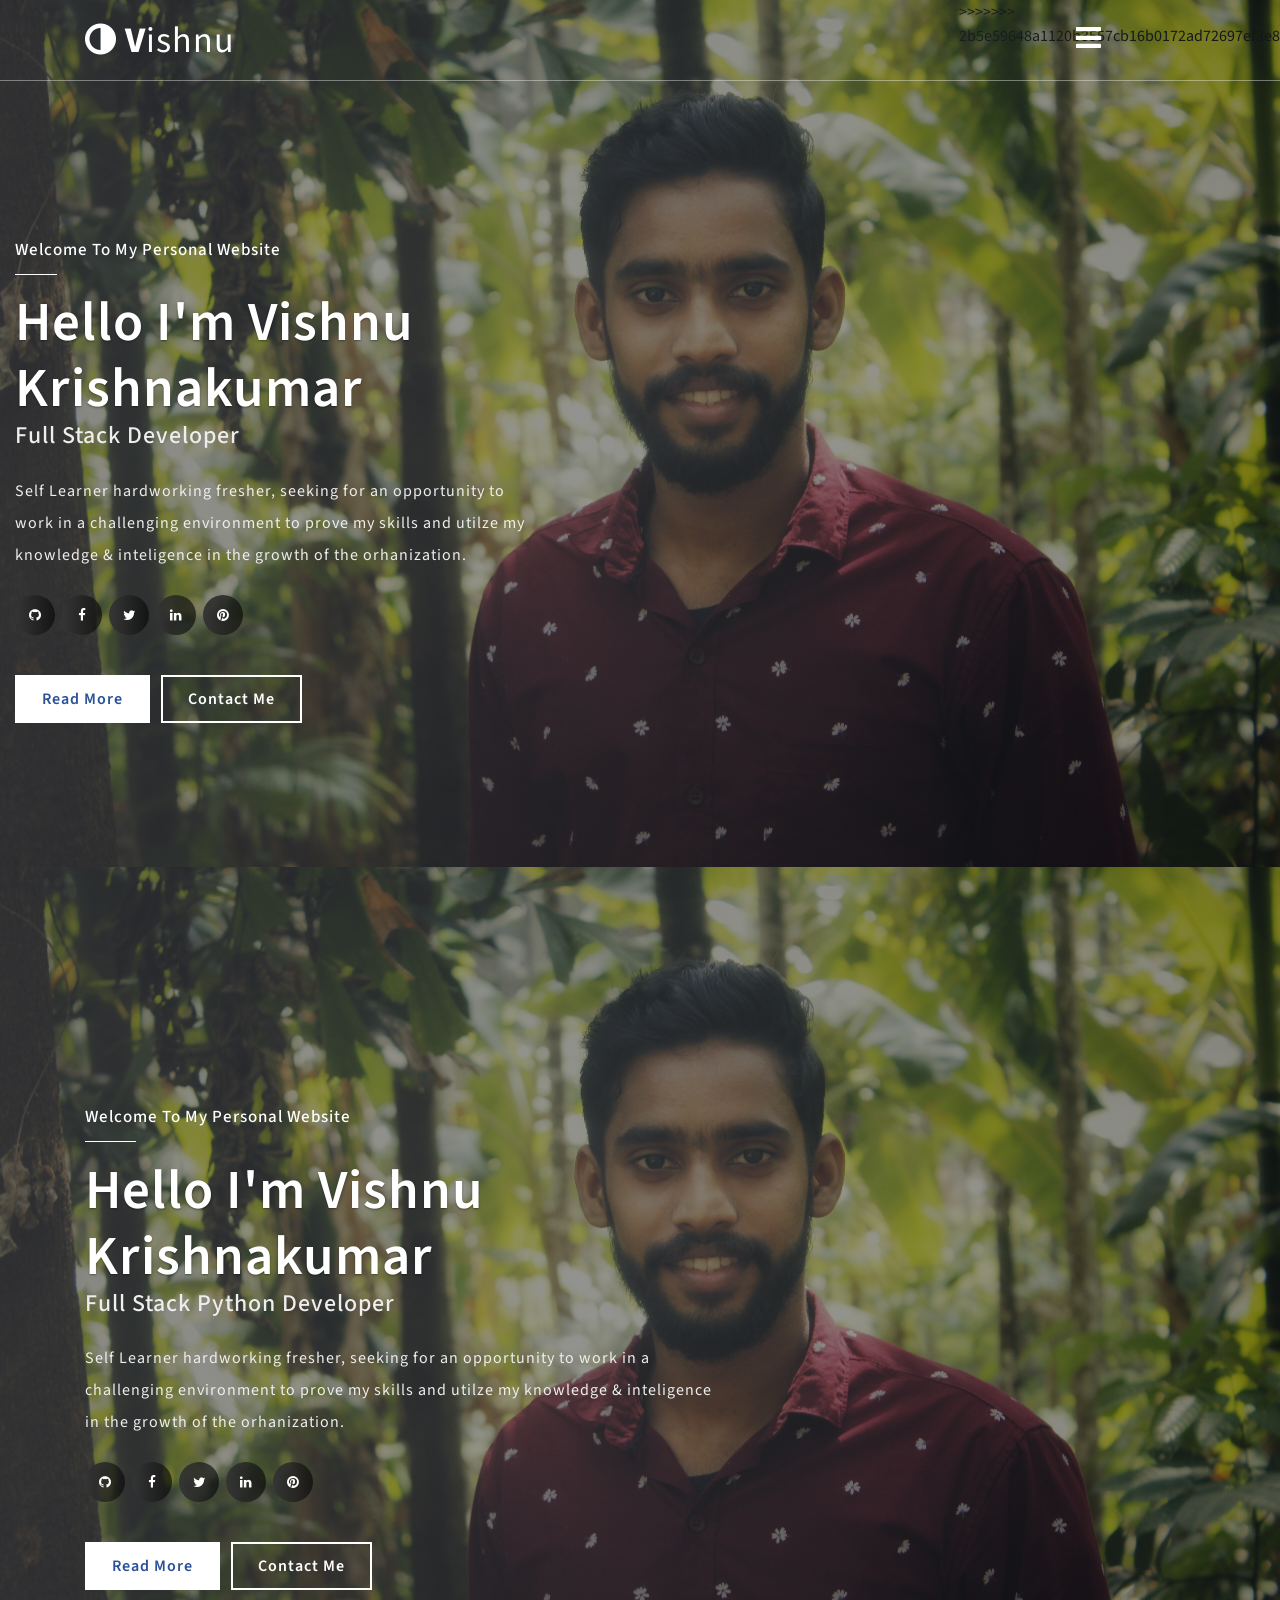
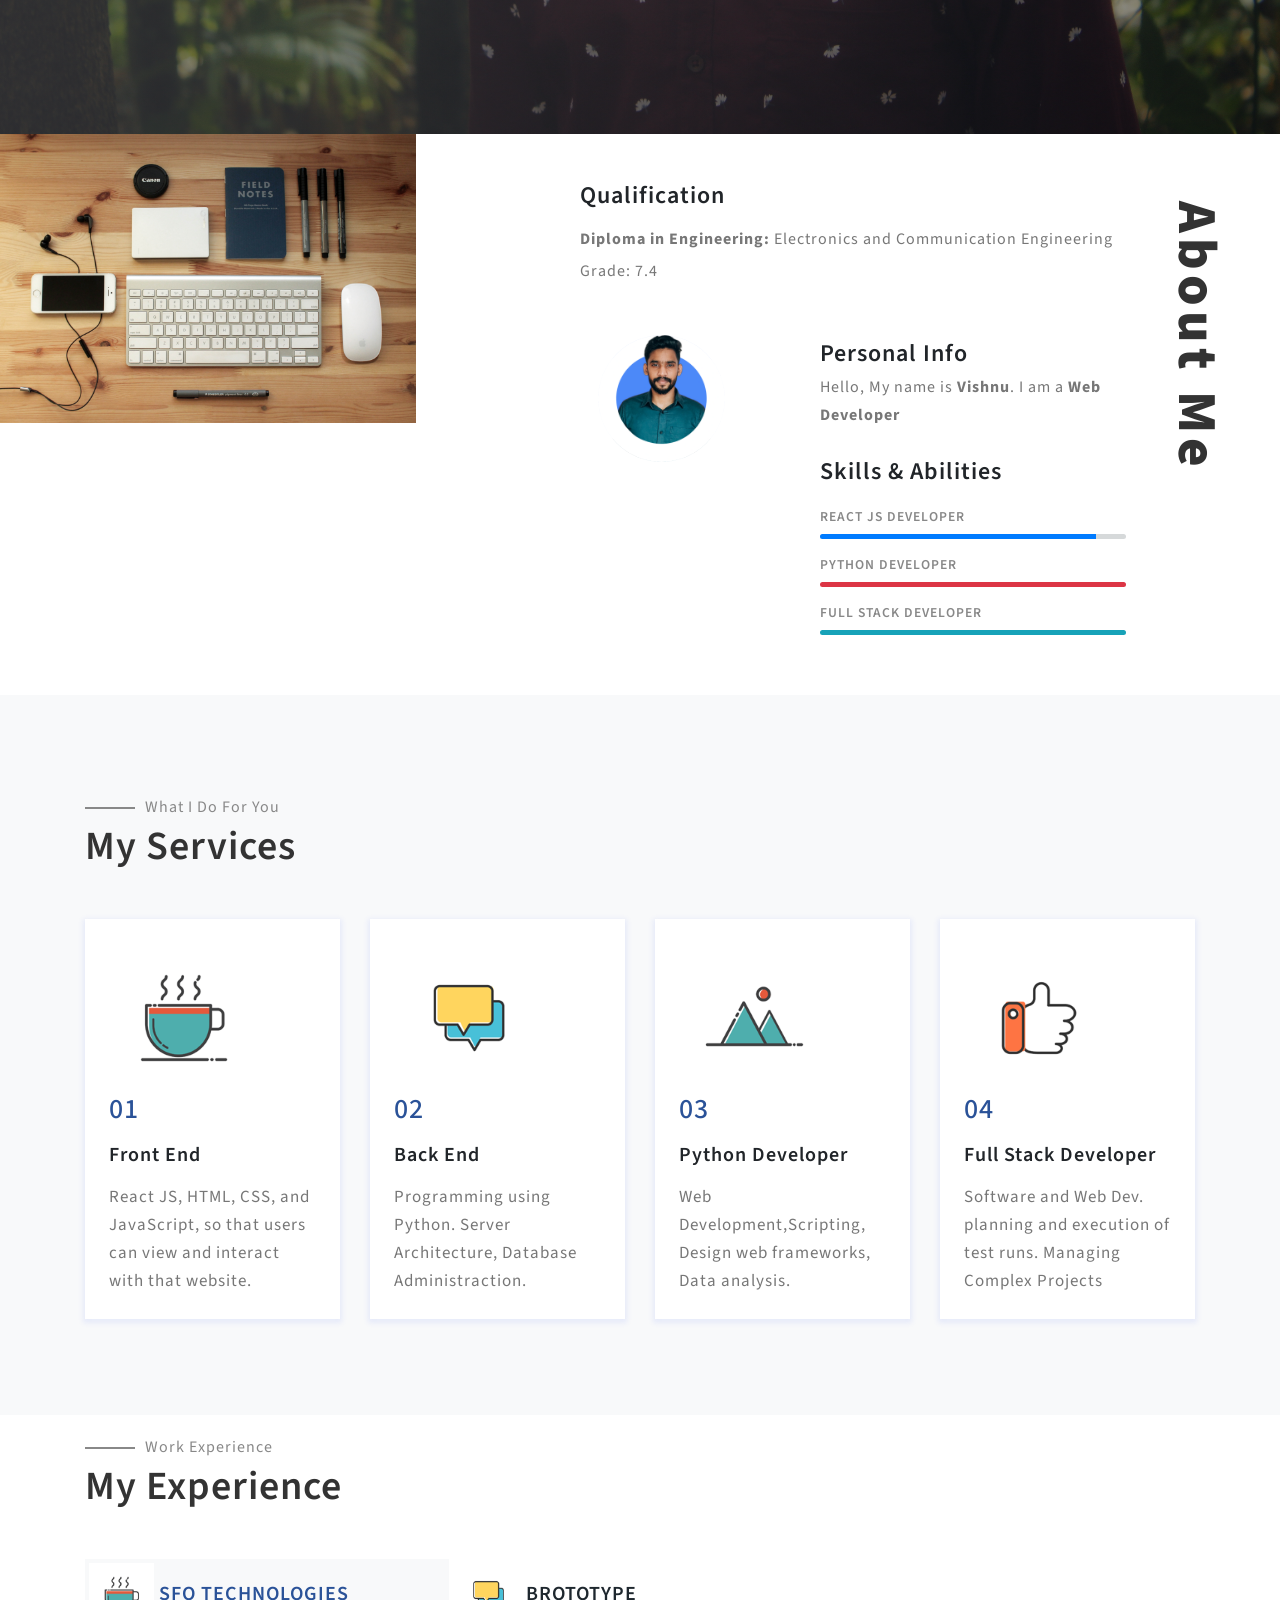
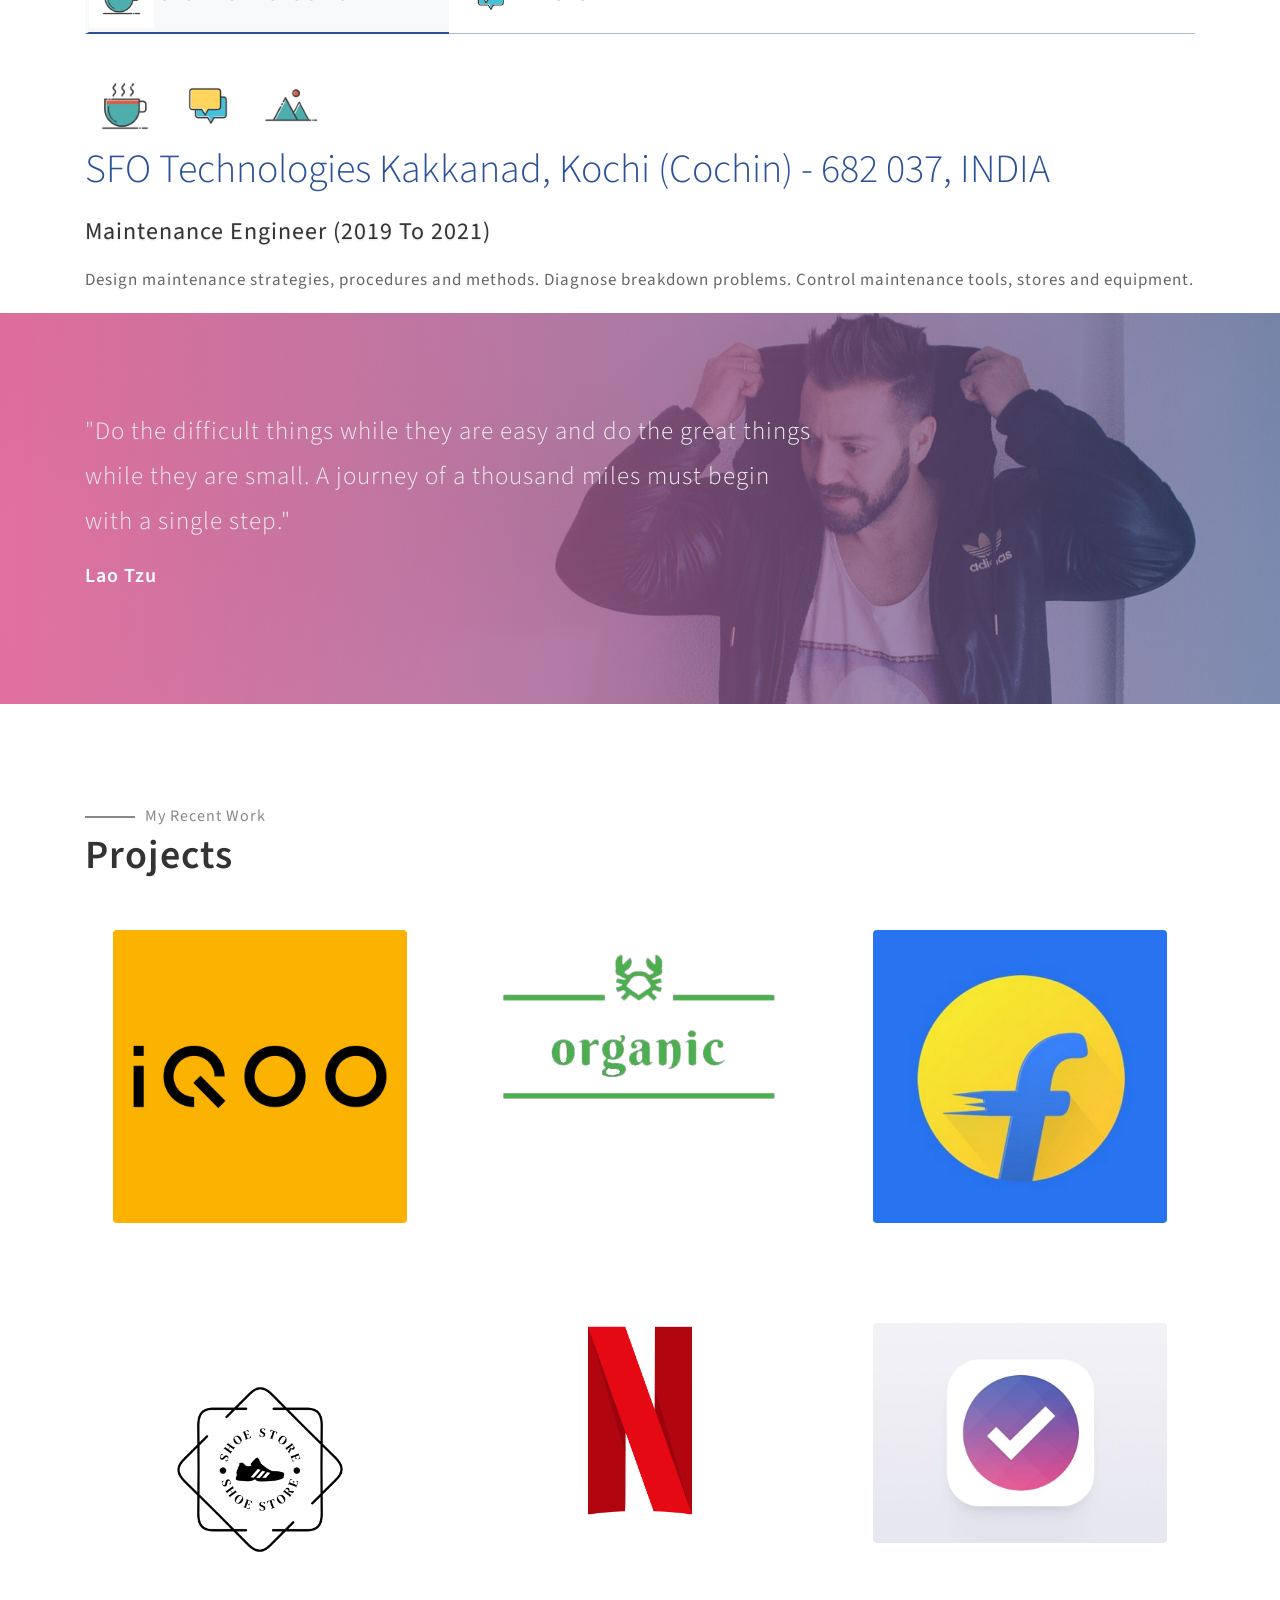
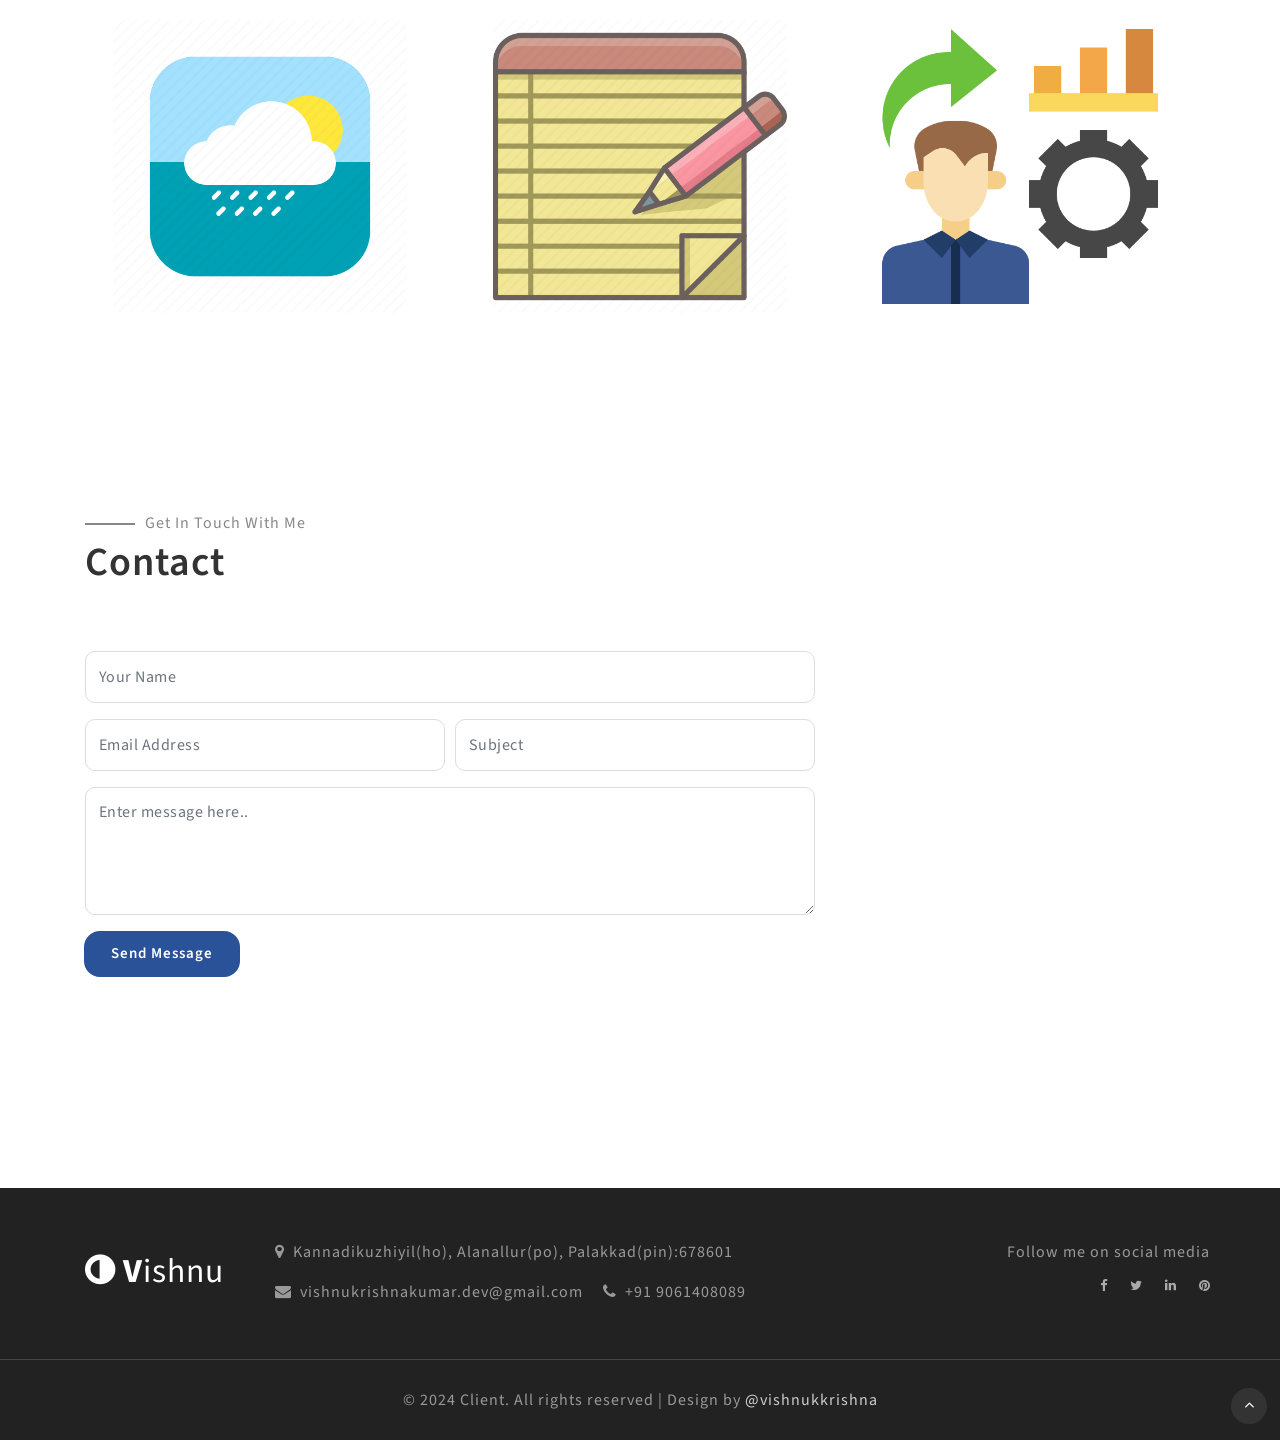
==== commit 8fbdb3d7: "solved" ====
--- a/index.html
+++ b/index.html
@@ -9,6 +9,17 @@
     <meta
       name="keywords"
       content="Client Responsive web template, Bootstrap Web Templates, Flat Web Templates, Android Compatible web template, 
+=======
+    <head>
+        <title>vk portfolio</title>
+        <link rel="icon" href="images/logo-black.png" />
+        <!-- For-Mobile-Apps -->
+        <meta name="viewport" content="width=device-width, initial-scale=1" />
+        <meta http-equiv="Content-Type" content="text/html; charset=utf-8" />
+        <meta
+            name="keywords"
+            content="Client Responsive web template, Bootstrap Web Templates, Flat Web Templates, Android Compatible web template, 
+>>>>>>> 2b5e59648a1120b3557cb16b0172ad72697ef3e8
 Smartphone Compatible web template, free webdesigns for Nokia, Samsung, LG, SonyEricsson, Motorola web design"
     />
     <link
@@ -59,7 +70,6 @@
               ><i class="fa fa-adjust"></i> <span>V</span>ishnu</a
             >
           </h1>
-
           <!-- Menu -->
           <ul id="menu">
             <li>
@@ -80,6 +90,91 @@
             </li>
           </ul>
           <!-- Menu -->
+                    <!-- Menu -->
+                    <ul id="menu">
+                        <li>
+                            <input id="check02" type="checkbox" name="menu" />
+                            <label for="check02"
+                                ><span
+                                    class="fa fa-bars"
+                                    aria-hidden="true"
+                                ></span
+                            ></label>
+                            <ul class="submenu">
+                                <li>
+                                    <a href="index.html" class="active">Home</a>
+                                </li>
+                                <li><a href="#about">About Me</a></li>
+                                <li><a href="#services">Services</a></li>
+                                <li><a href="#experience">Experience</a></li>
+                                <li><a href="#portfolio">Projects</a></li>
+                                <li><a href="#contact">Contact Me</a></li>
+                            </ul>
+                        </li>
+                    </ul>
+                    <!-- Menu -->
+                </div>
+            </nav>
+        </header>
+        <!-- Header -->
+
+        <!-- Banner -->
+        <div id="home" class="banner-w3pvt d-flex">
+            <div class="container">
+                <div class="row">
+                    <div class="col-lg-7 bnr-txt-w3pvt">
+                        <div class="bnr-w3pvt-txt mt-sm-5">
+                            <h6>Welcome to my Personal Website</h6>
+                            <h2>Hello <span>I'm Vishnu Krishnakumar</span></h2>
+                            <h4>Full Stack Developer</h4>
+                            <p class="mt-4">
+                                Self Learner hardworking fresher, seeking for an
+                                opportunity to work in a challenging environment
+                                to prove my skills and utilze my knowledge &
+                                inteligence in the growth of the orhanization.
+                            </p>
+                            <ul class="social_section_1info mt-4">
+                                <li class="mb-2 facebook">
+                                    <a
+                                        href="https://www.facebook.com/profile.php?id=100008371385629"
+                                        ><span class="fa fa-github"></span
+                                    ></a>
+                                </li>
+                                <li class="mb-2 facebook">
+                                    <a
+                                        href="https://www.facebook.com/profile.php?id=100008371385629"
+                                        ><span class="fa fa-facebook"></span
+                                    ></a>
+                                </li>
+                                <li class="mb-2 twitter">
+                                    <a
+                                        href="https://twitter.com/_v_i_c_h_o_o_z_?t=UkZoMVhnokA70HrqZ5mY7g&s=09"
+                                        ><span class="fa fa-twitter"></span
+                                    ></a>
+                                </li>
+                                <li class="linkedin">
+                                    <a
+                                        href="https://www.linkedin.com/in/vishnukrishnakumar"
+                                        ><span class="fa fa-linkedin"></span
+                                    ></a>
+                                </li>
+                                <li class="pinterest">
+                                    <a href="https://pin.it/4A92TUC"
+                                        ><span class="fa fa-pinterest"></span
+                                    ></a>
+                                </li>
+                            </ul>
+                            <a href="#about" class="scroll bnr-btn mr-2"
+                                >Read more
+                            </a>
+                            <a href="#contact" class="scroll bnr-btn1"
+                                >Contact Me
+                            </a>
+                        </div>
+                    </div>
+                </div>
+            </div>
+>>>>>>> 2b5e59648a1120b3557cb16b0172ad72697ef3e8
         </div>
       </nav>
     </header>
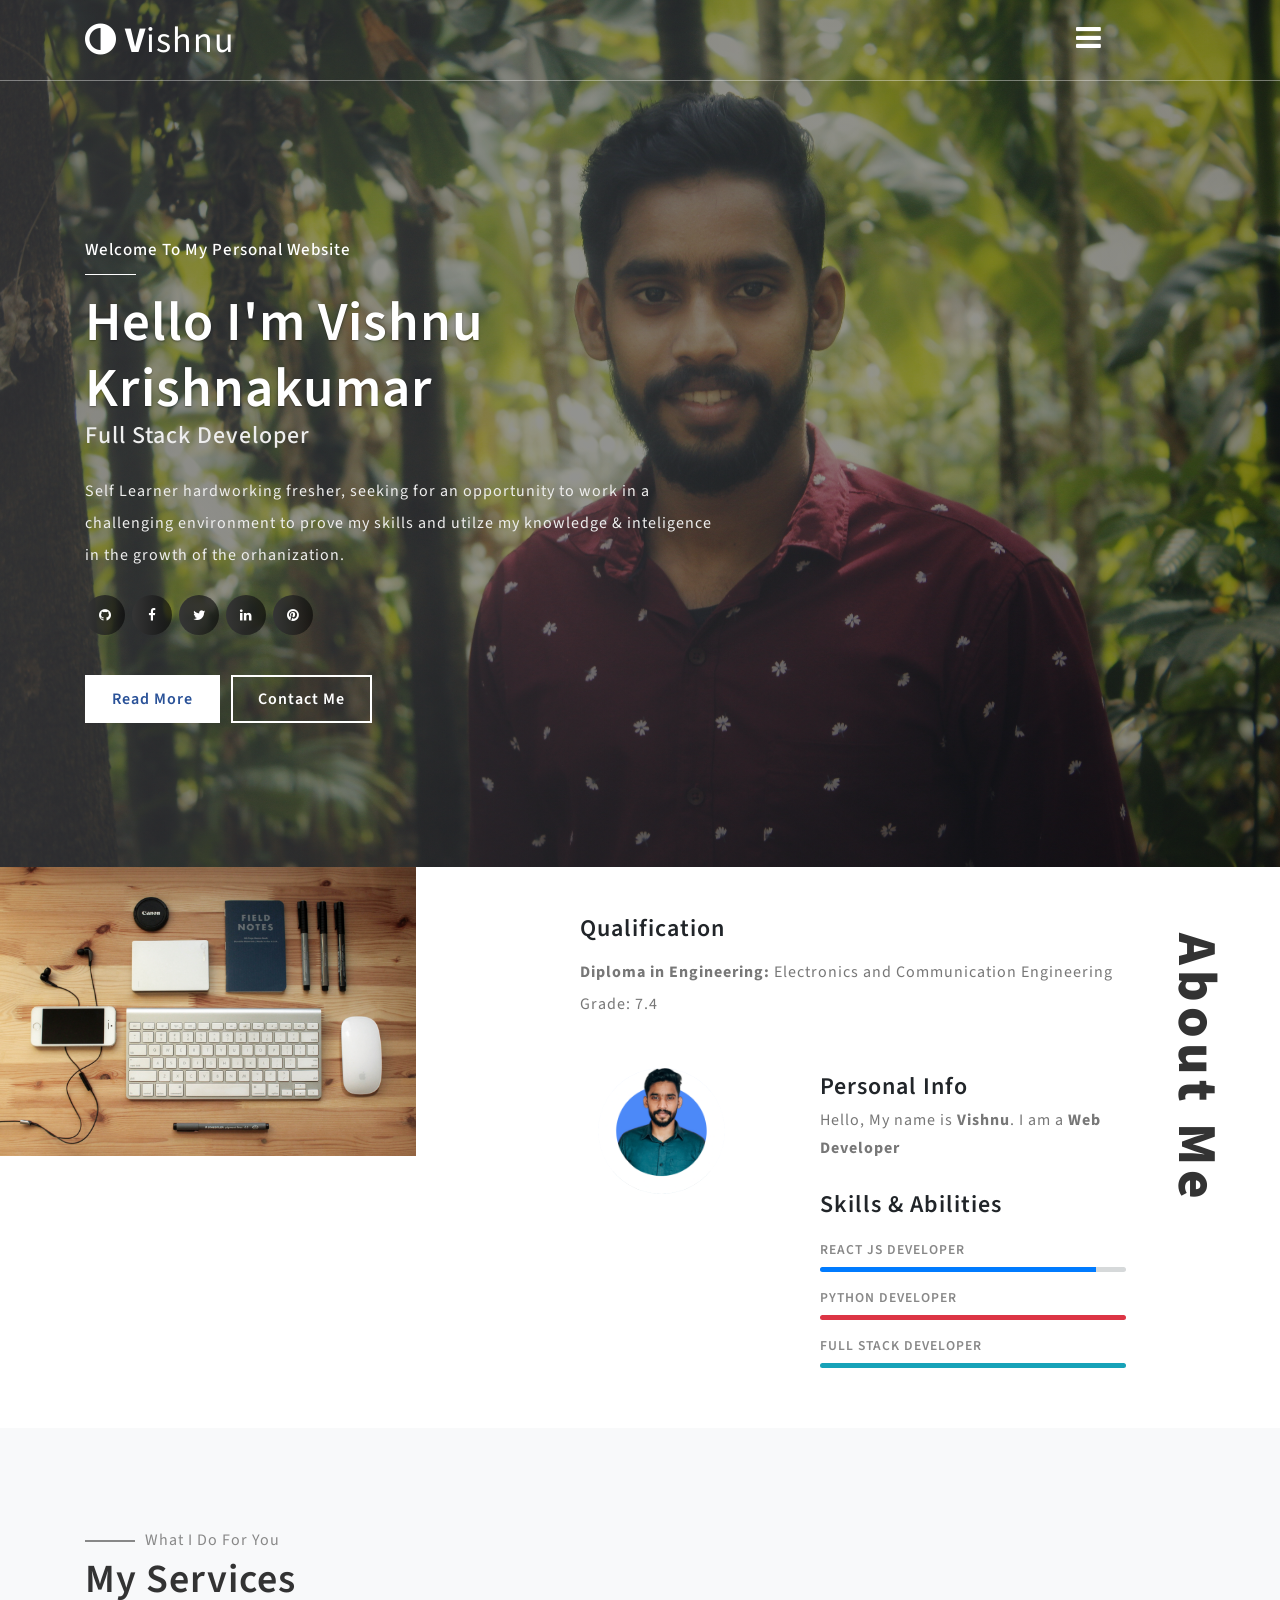
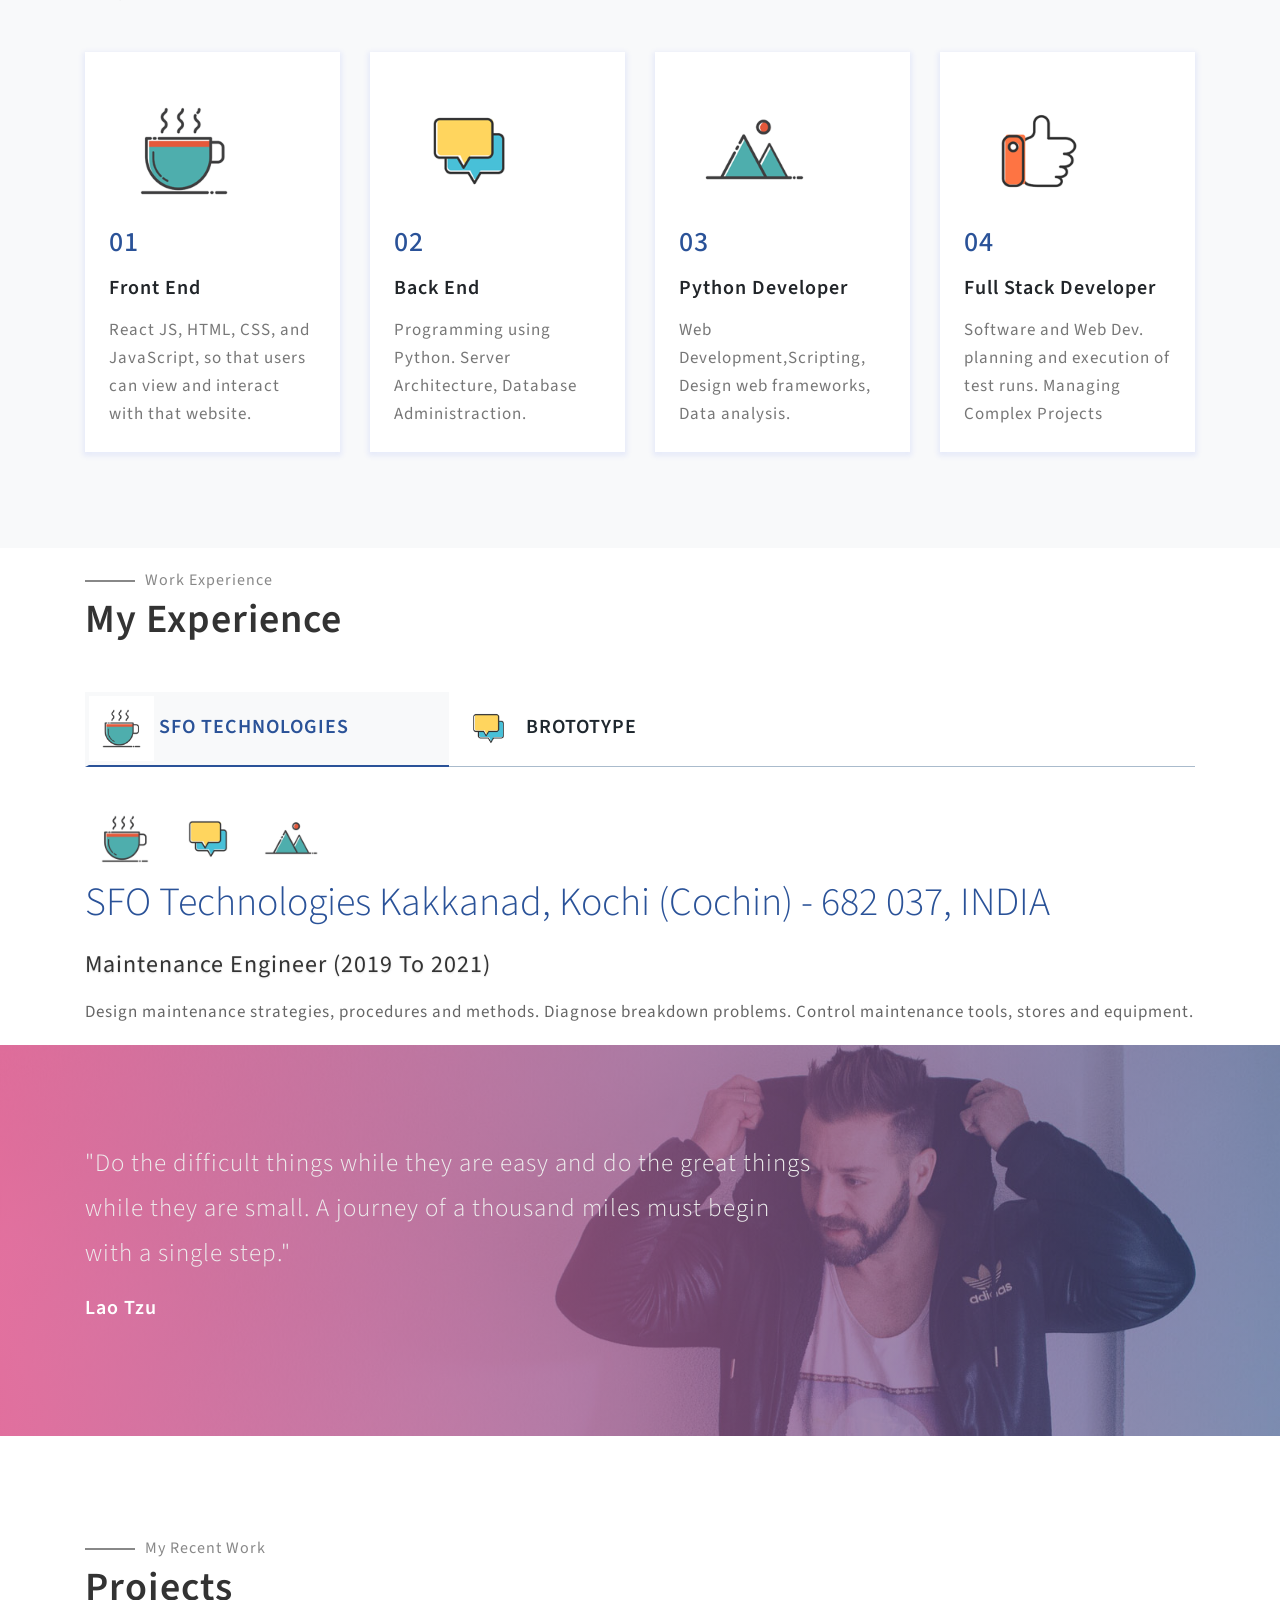
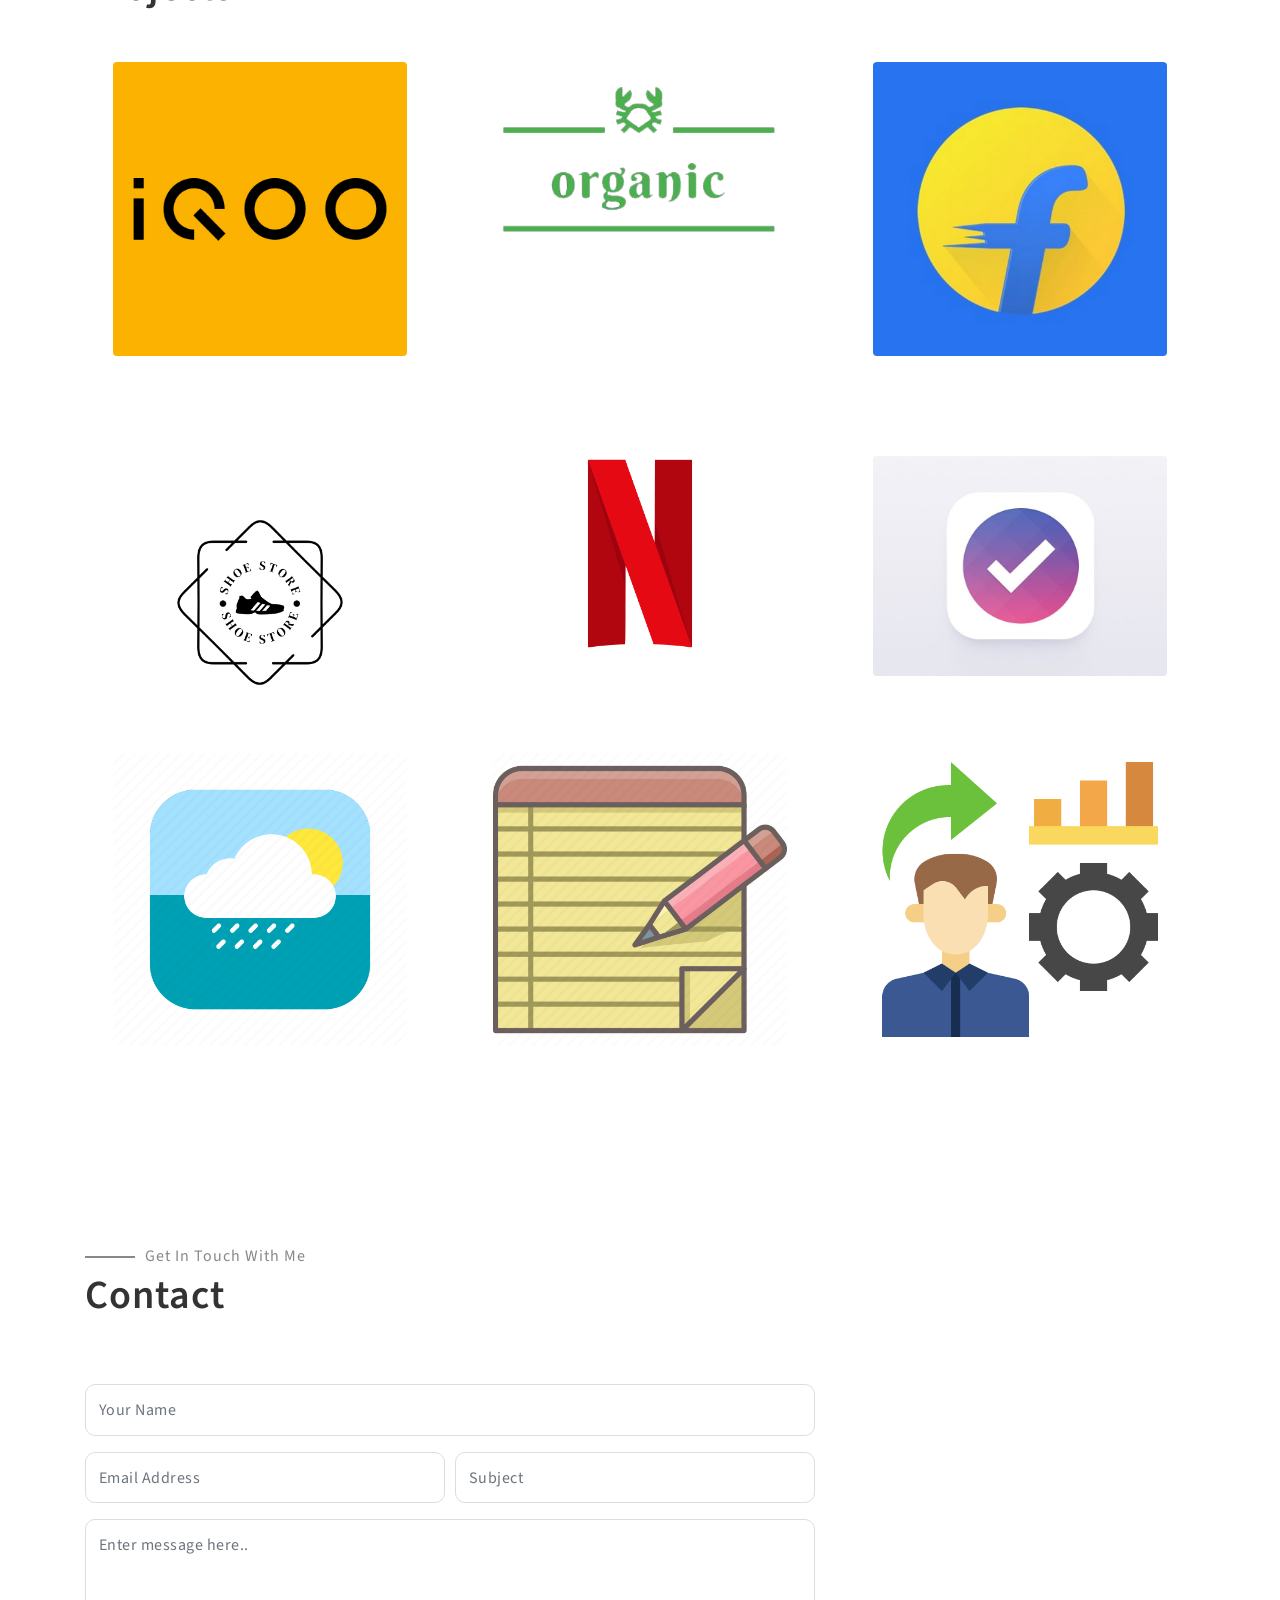
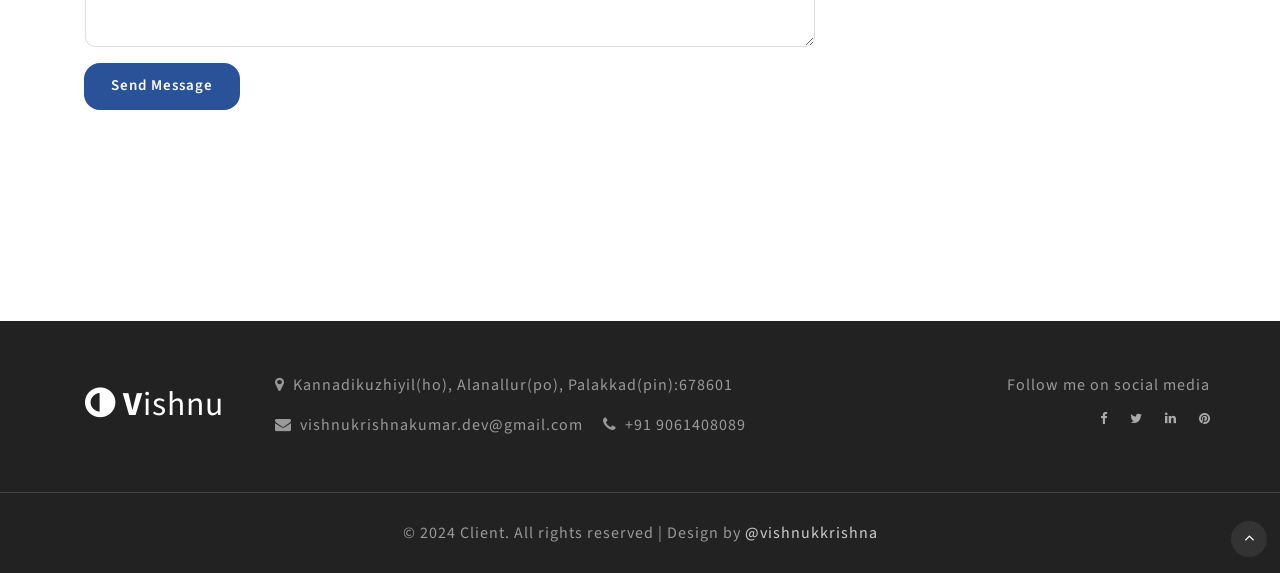
==== commit 848436b9: "solved" ====
--- a/index.html
+++ b/index.html
@@ -8,19 +8,7 @@
     <meta http-equiv="Content-Type" content="text/html; charset=utf-8" />
     <meta
       name="keywords"
-      content="Client Responsive web template, Bootstrap Web Templates, Flat Web Templates, Android Compatible web template, 
-=======
-    <head>
-        <title>vk portfolio</title>
-        <link rel="icon" href="images/logo-black.png" />
-        <!-- For-Mobile-Apps -->
-        <meta name="viewport" content="width=device-width, initial-scale=1" />
-        <meta http-equiv="Content-Type" content="text/html; charset=utf-8" />
-        <meta
-            name="keywords"
-            content="Client Responsive web template, Bootstrap Web Templates, Flat Web Templates, Android Compatible web template, 
->>>>>>> 2b5e59648a1120b3557cb16b0172ad72697ef3e8
-Smartphone Compatible web template, free webdesigns for Nokia, Samsung, LG, SonyEricsson, Motorola web design"
+      content="Client Responsive web template, Bootstrap Web Templates, Flat Web Templates, Android Compatible web template, Smartphone Compatible web template, free webdesigns for Nokia, Samsung, LG, SonyEricsson, Motorola web design"
     />
     <link
       rel="stylesheet"
@@ -89,32 +77,7 @@
               </ul>
             </li>
           </ul>
-          <!-- Menu -->
-                    <!-- Menu -->
-                    <ul id="menu">
-                        <li>
-                            <input id="check02" type="checkbox" name="menu" />
-                            <label for="check02"
-                                ><span
-                                    class="fa fa-bars"
-                                    aria-hidden="true"
-                                ></span
-                            ></label>
-                            <ul class="submenu">
-                                <li>
-                                    <a href="index.html" class="active">Home</a>
-                                </li>
-                                <li><a href="#about">About Me</a></li>
-                                <li><a href="#services">Services</a></li>
-                                <li><a href="#experience">Experience</a></li>
-                                <li><a href="#portfolio">Projects</a></li>
-                                <li><a href="#contact">Contact Me</a></li>
-                            </ul>
-                        </li>
-                    </ul>
-                    <!-- Menu -->
-                </div>
-            </nav>
+        </nav>
         </header>
         <!-- Header -->
 
@@ -174,64 +137,10 @@
                     </div>
                 </div>
             </div>
->>>>>>> 2b5e59648a1120b3557cb16b0172ad72697ef3e8
         </div>
       </nav>
     </header>
     <!-- Header -->
-
-    <!-- Banner -->
-    <div id="home" class="banner-w3pvt d-flex">
-      <div class="container">
-        <div class="row">
-          <div class="col-lg-7 bnr-txt-w3pvt">
-            <div class="bnr-w3pvt-txt mt-sm-5">
-              <h6>Welcome to my Personal Website</h6>
-              <h2>Hello <span>I'm Vishnu Krishnakumar</span></h2>
-              <h4>Full Stack Python Developer</h4>
-              <p class="mt-4">
-                Self Learner hardworking fresher, seeking for an opportunity to
-                work in a challenging environment to prove my skills and utilze
-                my knowledge & inteligence in the growth of the orhanization.
-              </p>
-              <ul class="social_section_1info mt-4">
-                <li class="mb-2 facebook">
-                  <a
-                    href="https://www.facebook.com/profile.php?id=100008371385629"
-                    ><span class="fa fa-github"></span
-                  ></a>
-                </li>
-                <li class="mb-2 facebook">
-                  <a
-                    href="https://www.facebook.com/profile.php?id=100008371385629"
-                    ><span class="fa fa-facebook"></span
-                  ></a>
-                </li>
-                <li class="mb-2 twitter">
-                  <a
-                    href="https://twitter.com/_v_i_c_h_o_o_z_?t=UkZoMVhnokA70HrqZ5mY7g&s=09"
-                    ><span class="fa fa-twitter"></span
-                  ></a>
-                </li>
-                <li class="linkedin">
-                  <a href="https://www.linkedin.com/in/vishnukrishnakumar"
-                    ><span class="fa fa-linkedin"></span
-                  ></a>
-                </li>
-                <li class="pinterest">
-                  <a href="https://pin.it/4A92TUC"
-                    ><span class="fa fa-pinterest"></span
-                  ></a>
-                </li>
-              </ul>
-              <a href="#about" class="scroll bnr-btn mr-2">Read more </a>
-              <a href="#contact" class="scroll bnr-btn1">Contact Me </a>
-            </div>
-          </div>
-        </div>
-      </div>
-    </div>
-    <!-- Banner -->
 
     <!-- About -->
     <section class="about" id="about">
